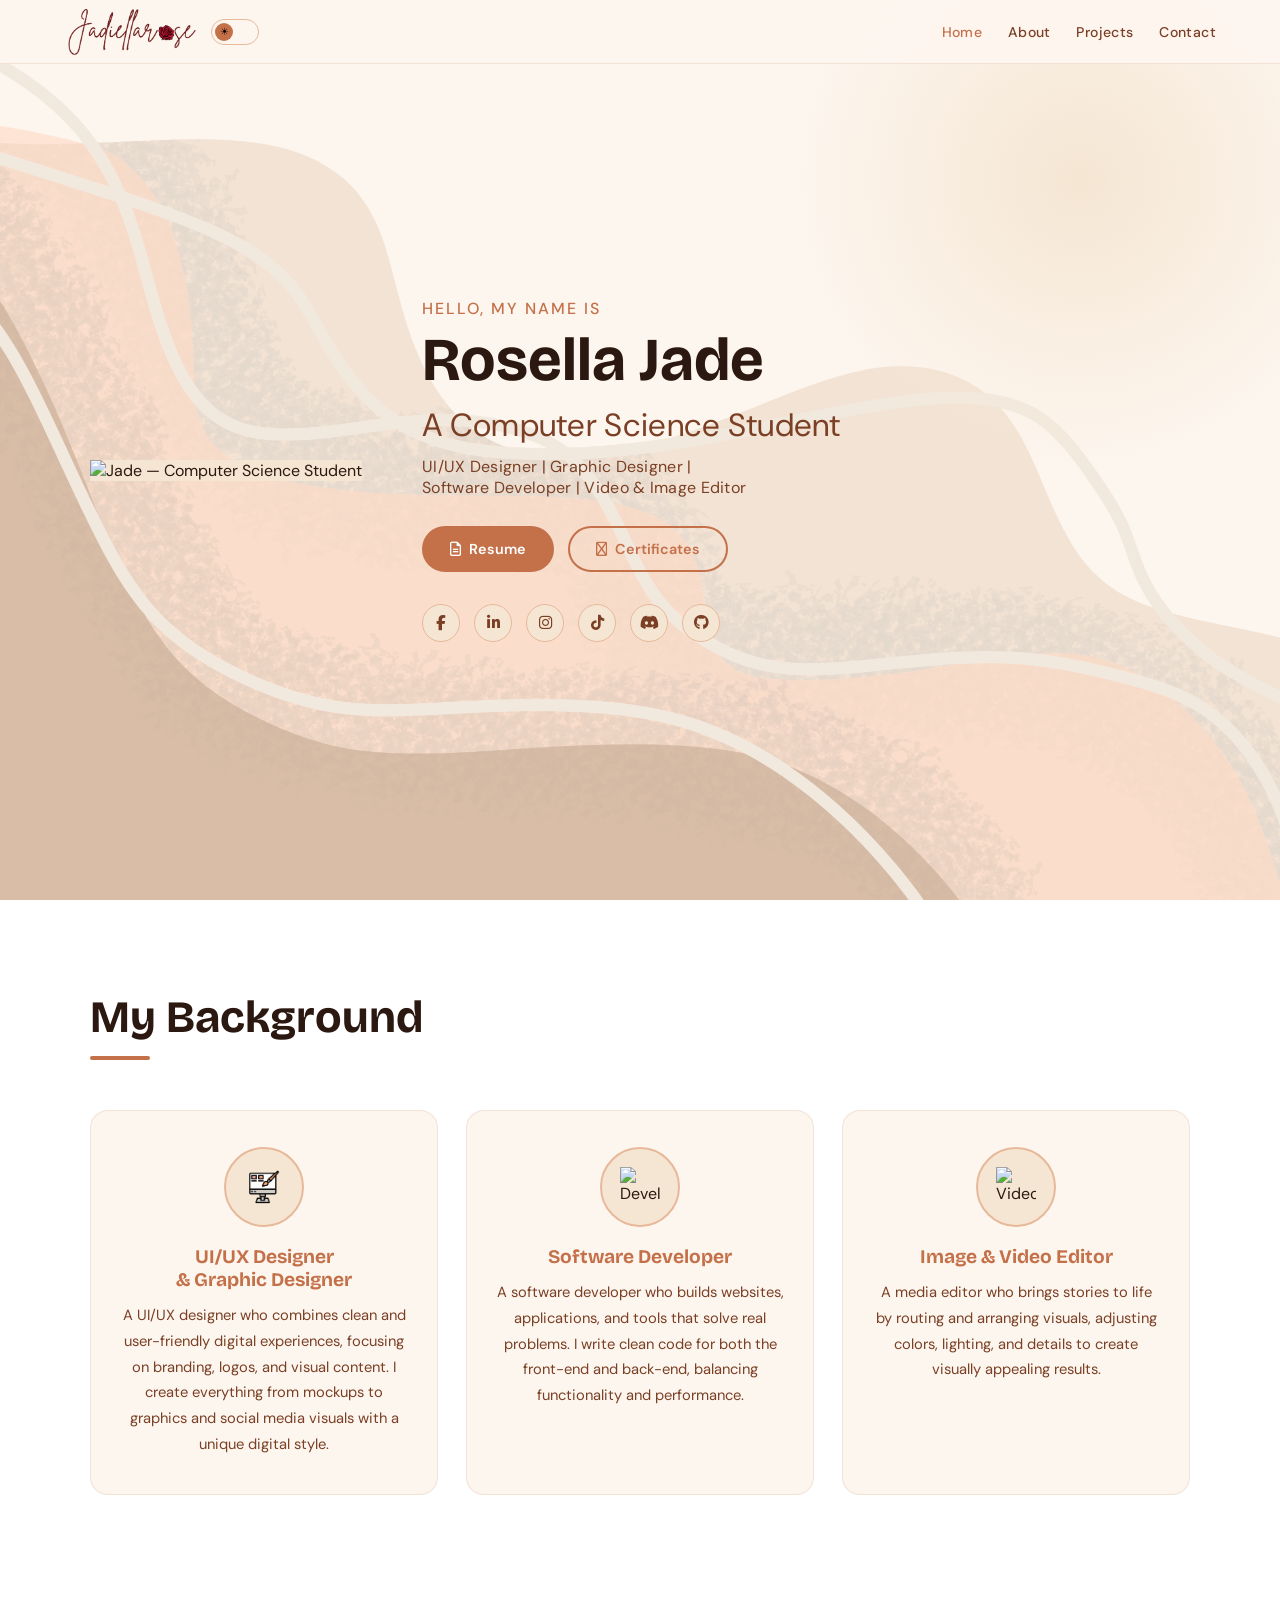
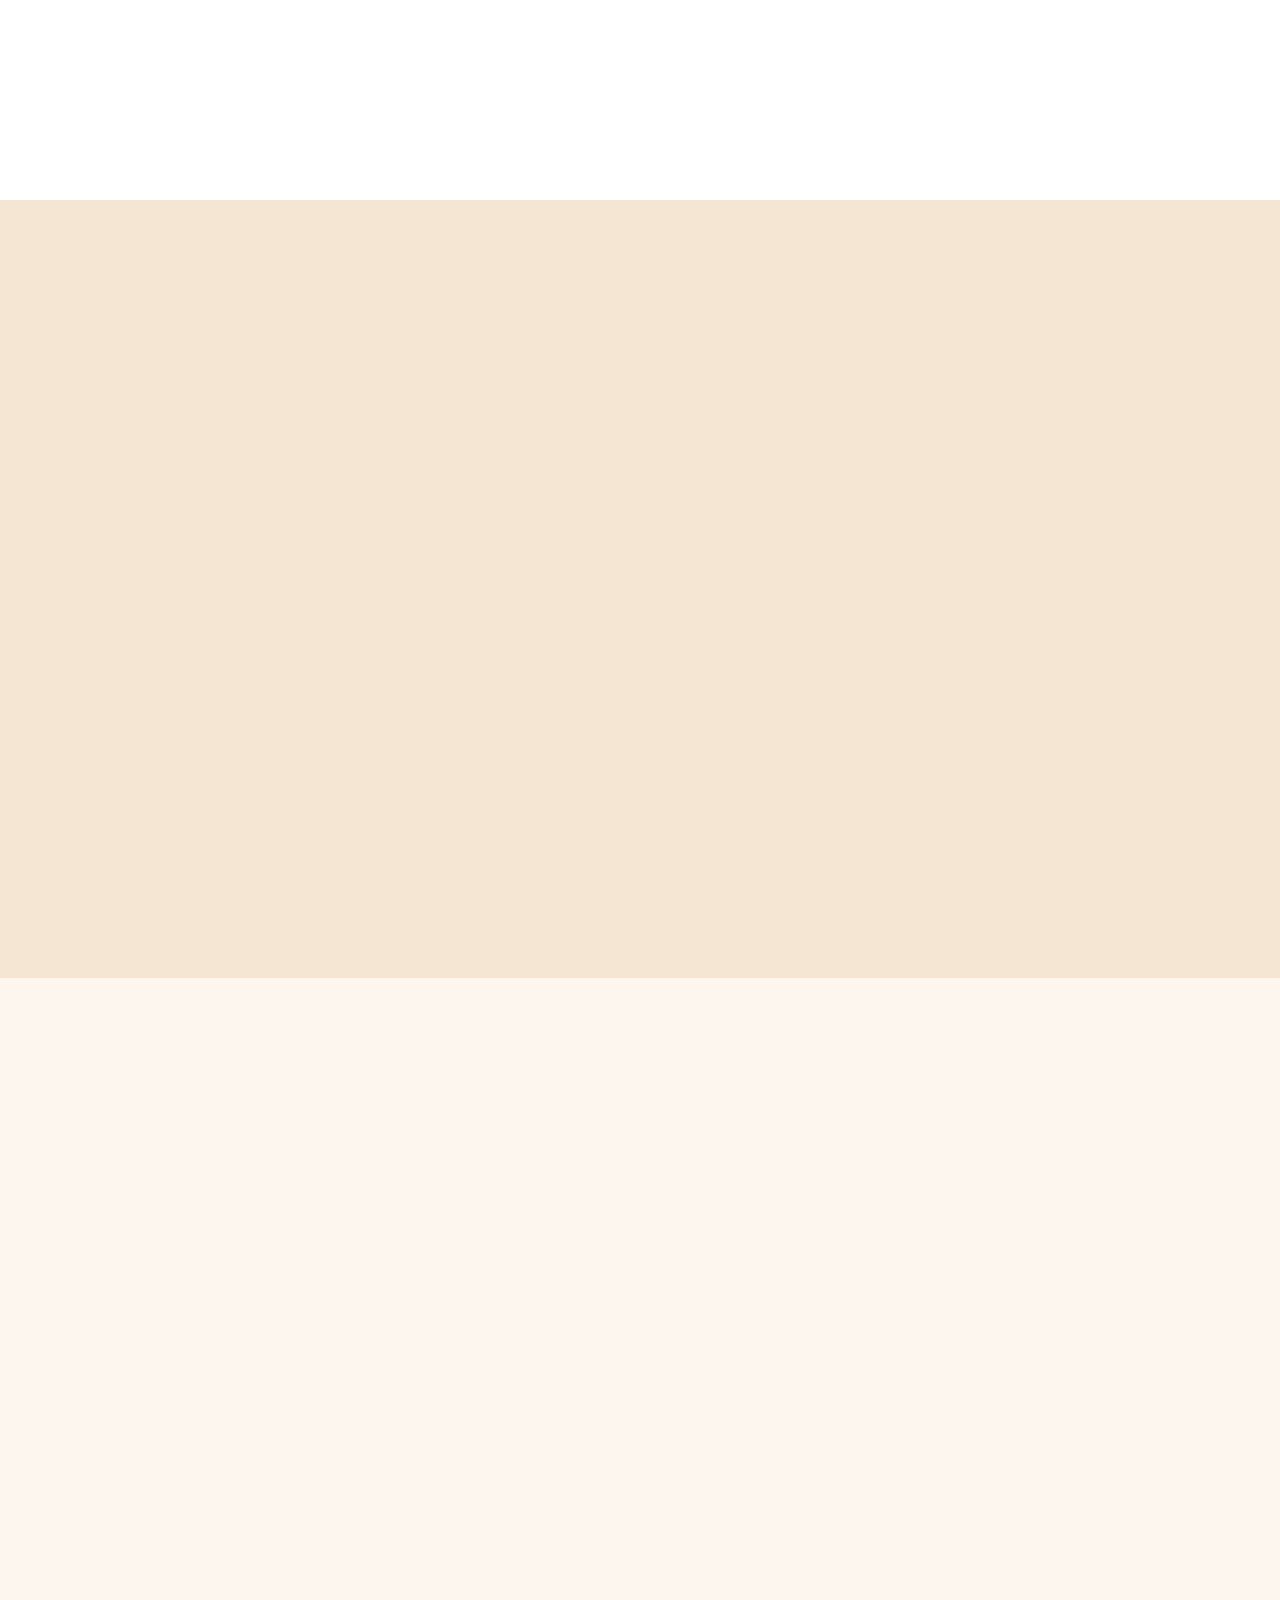
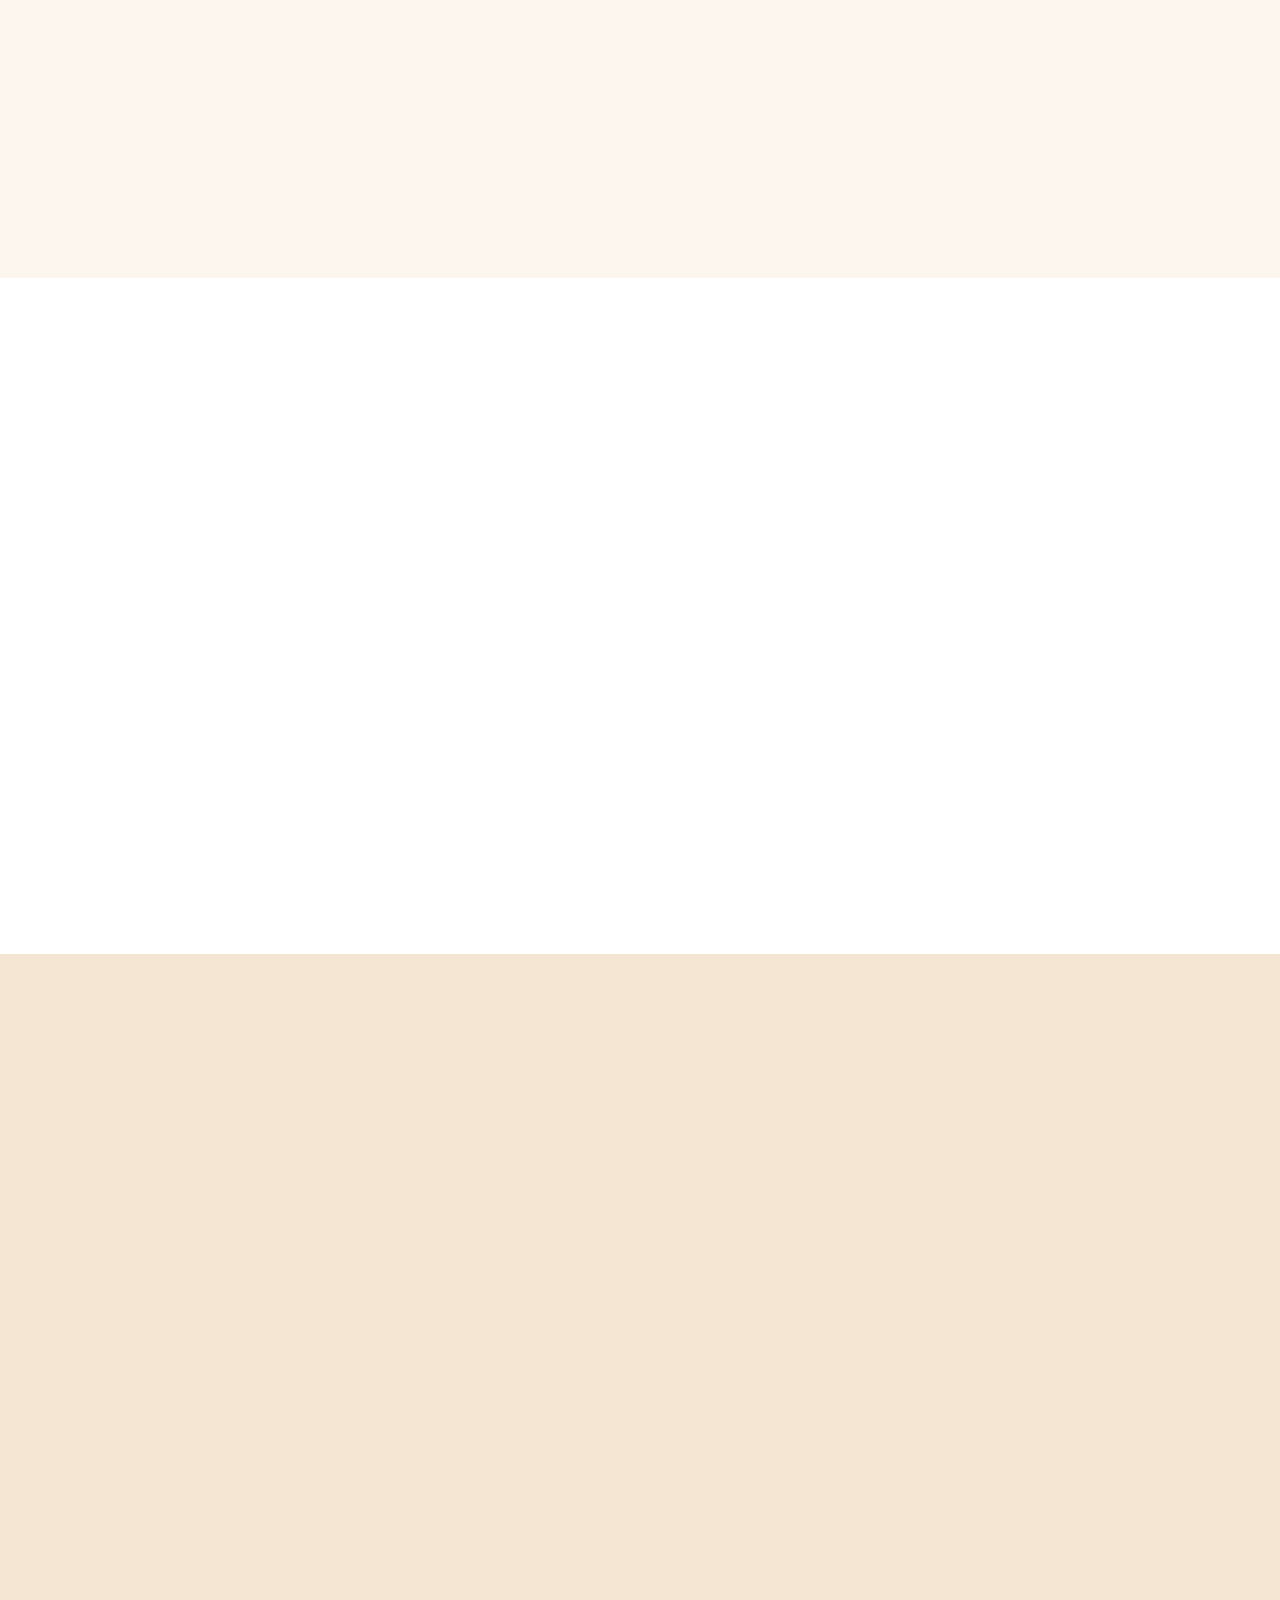
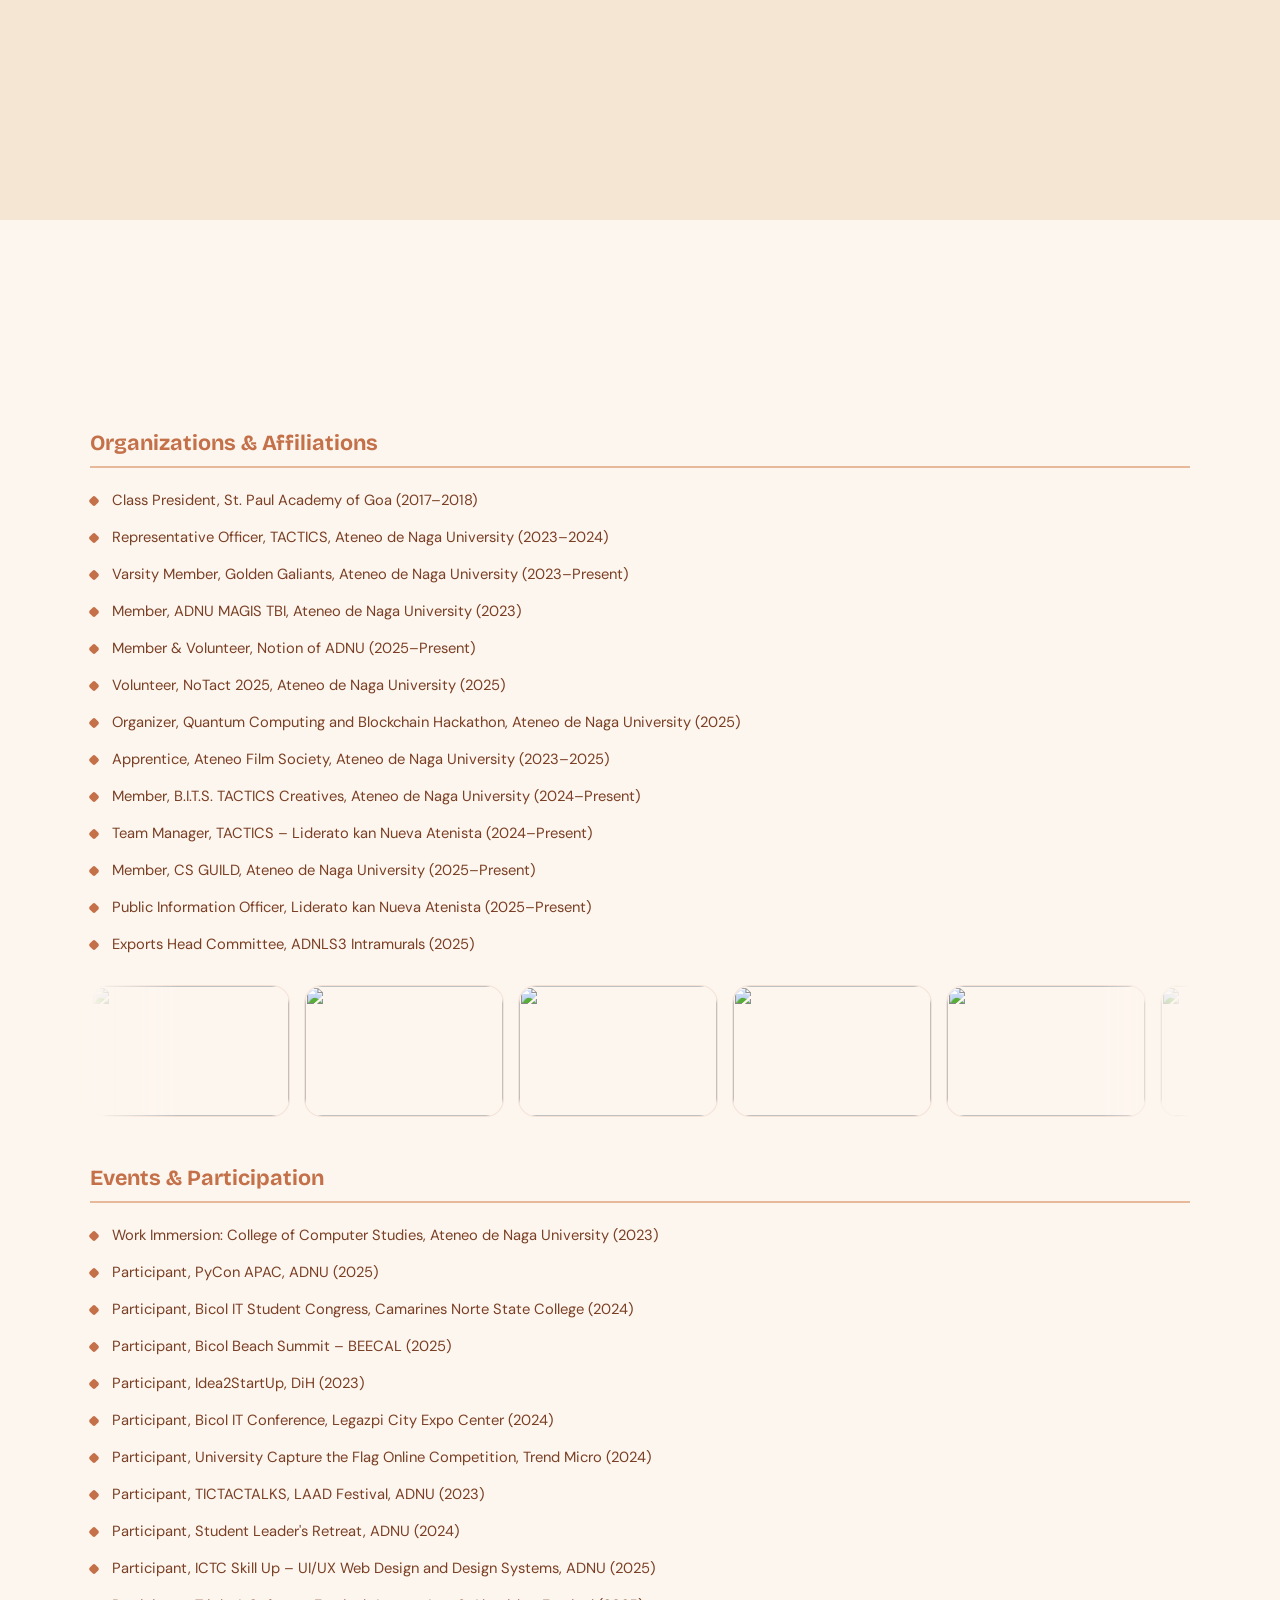
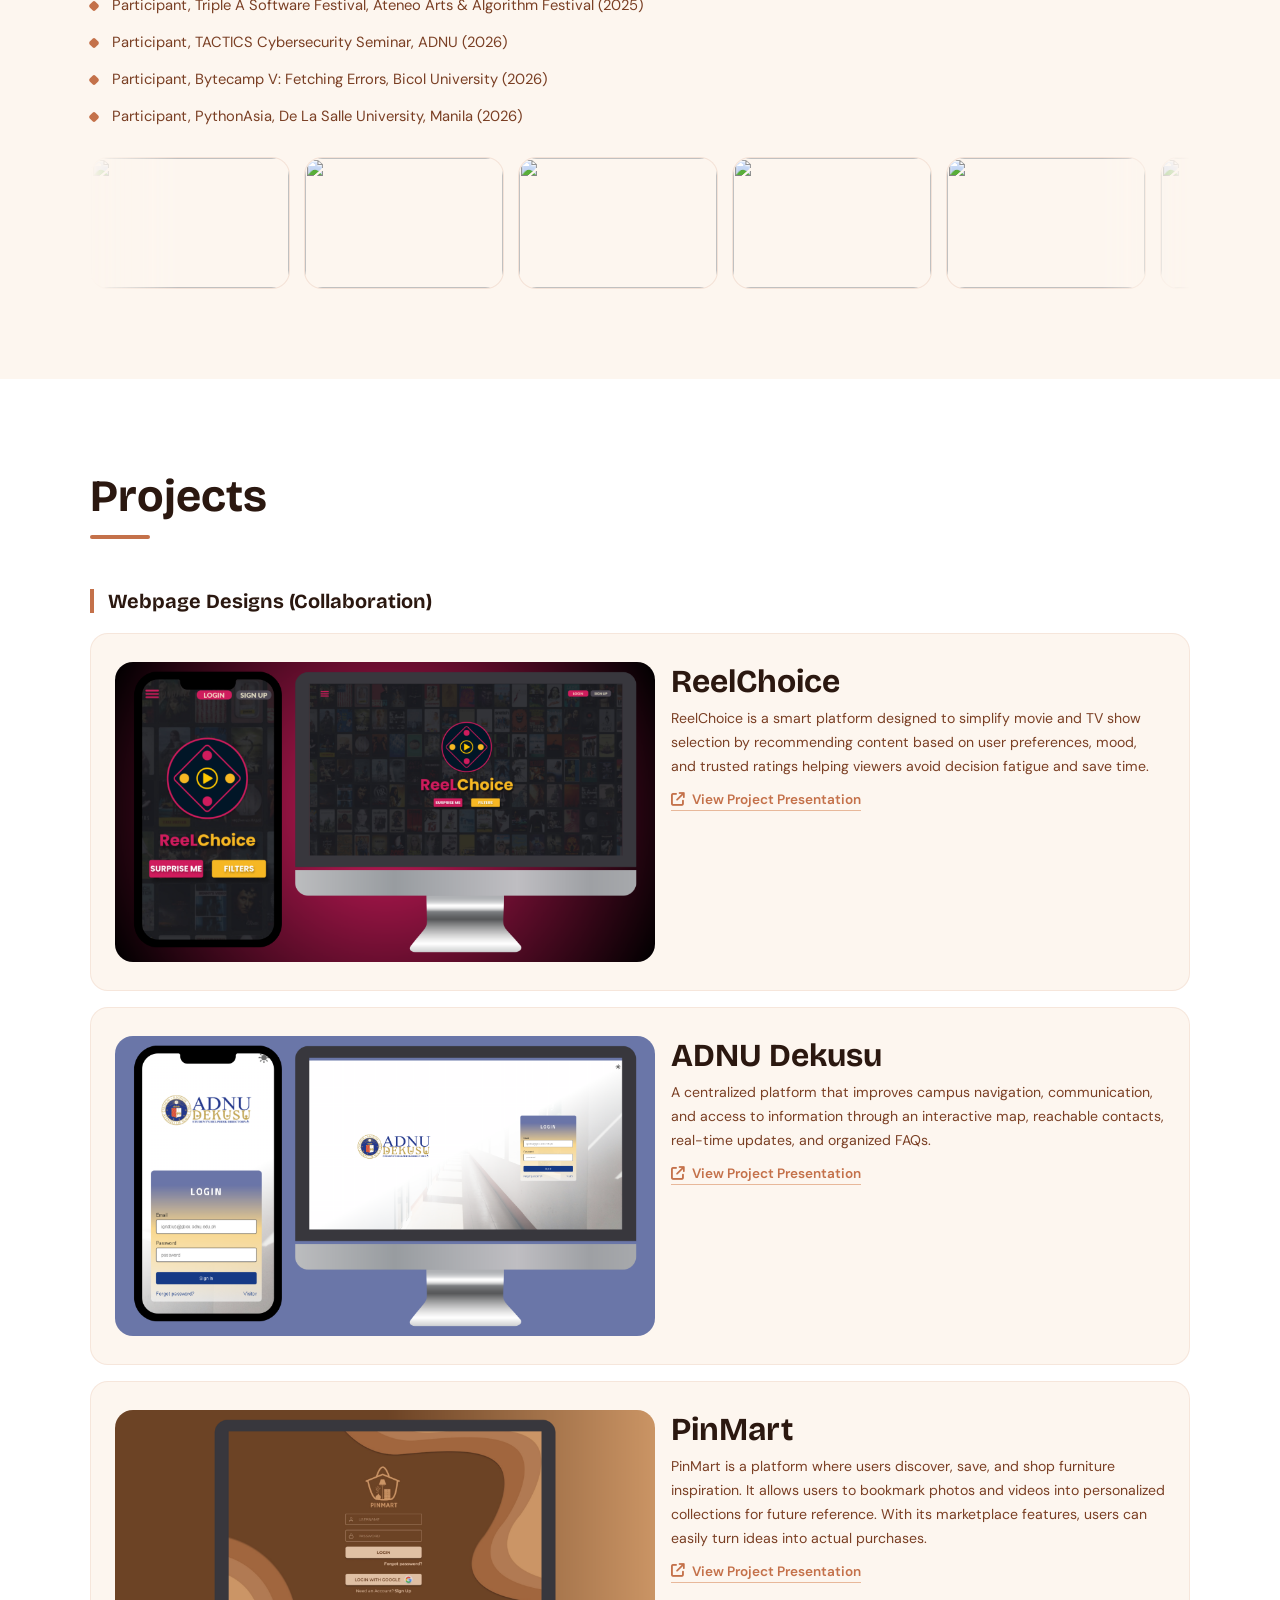
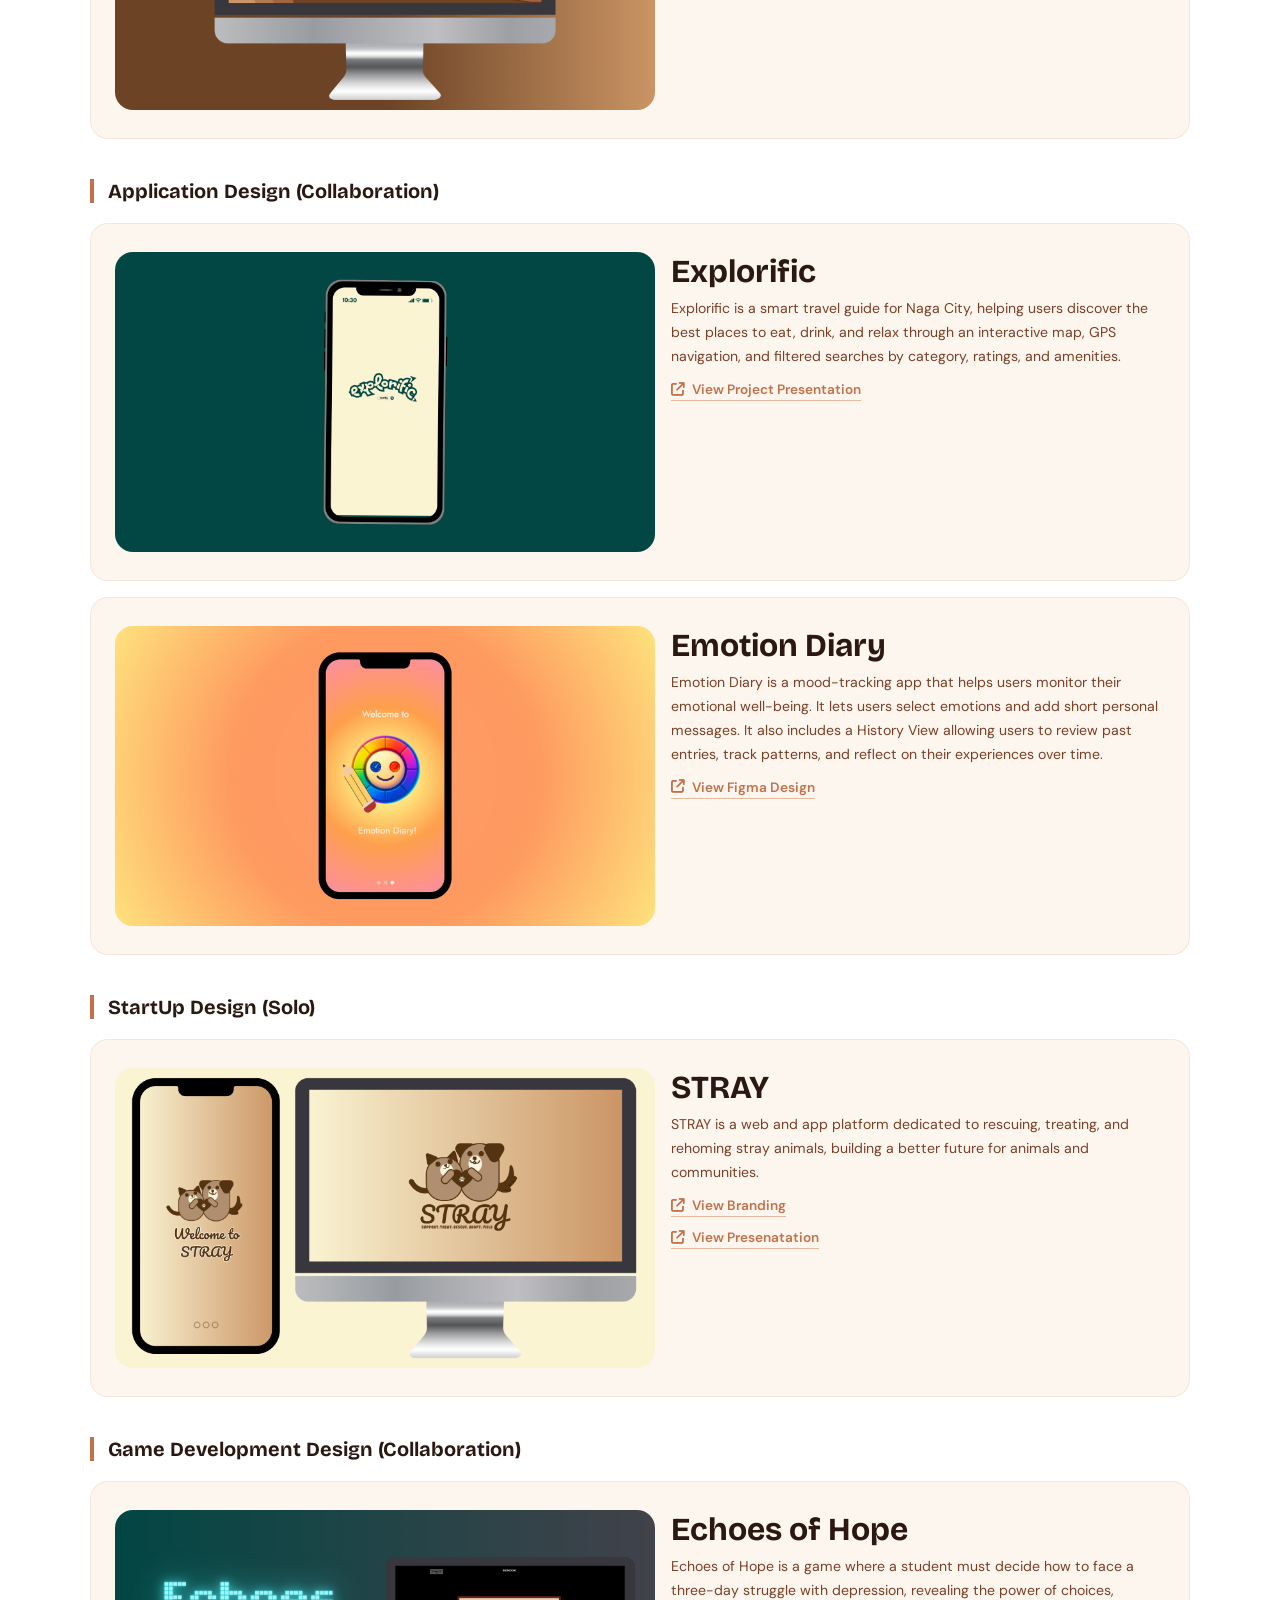
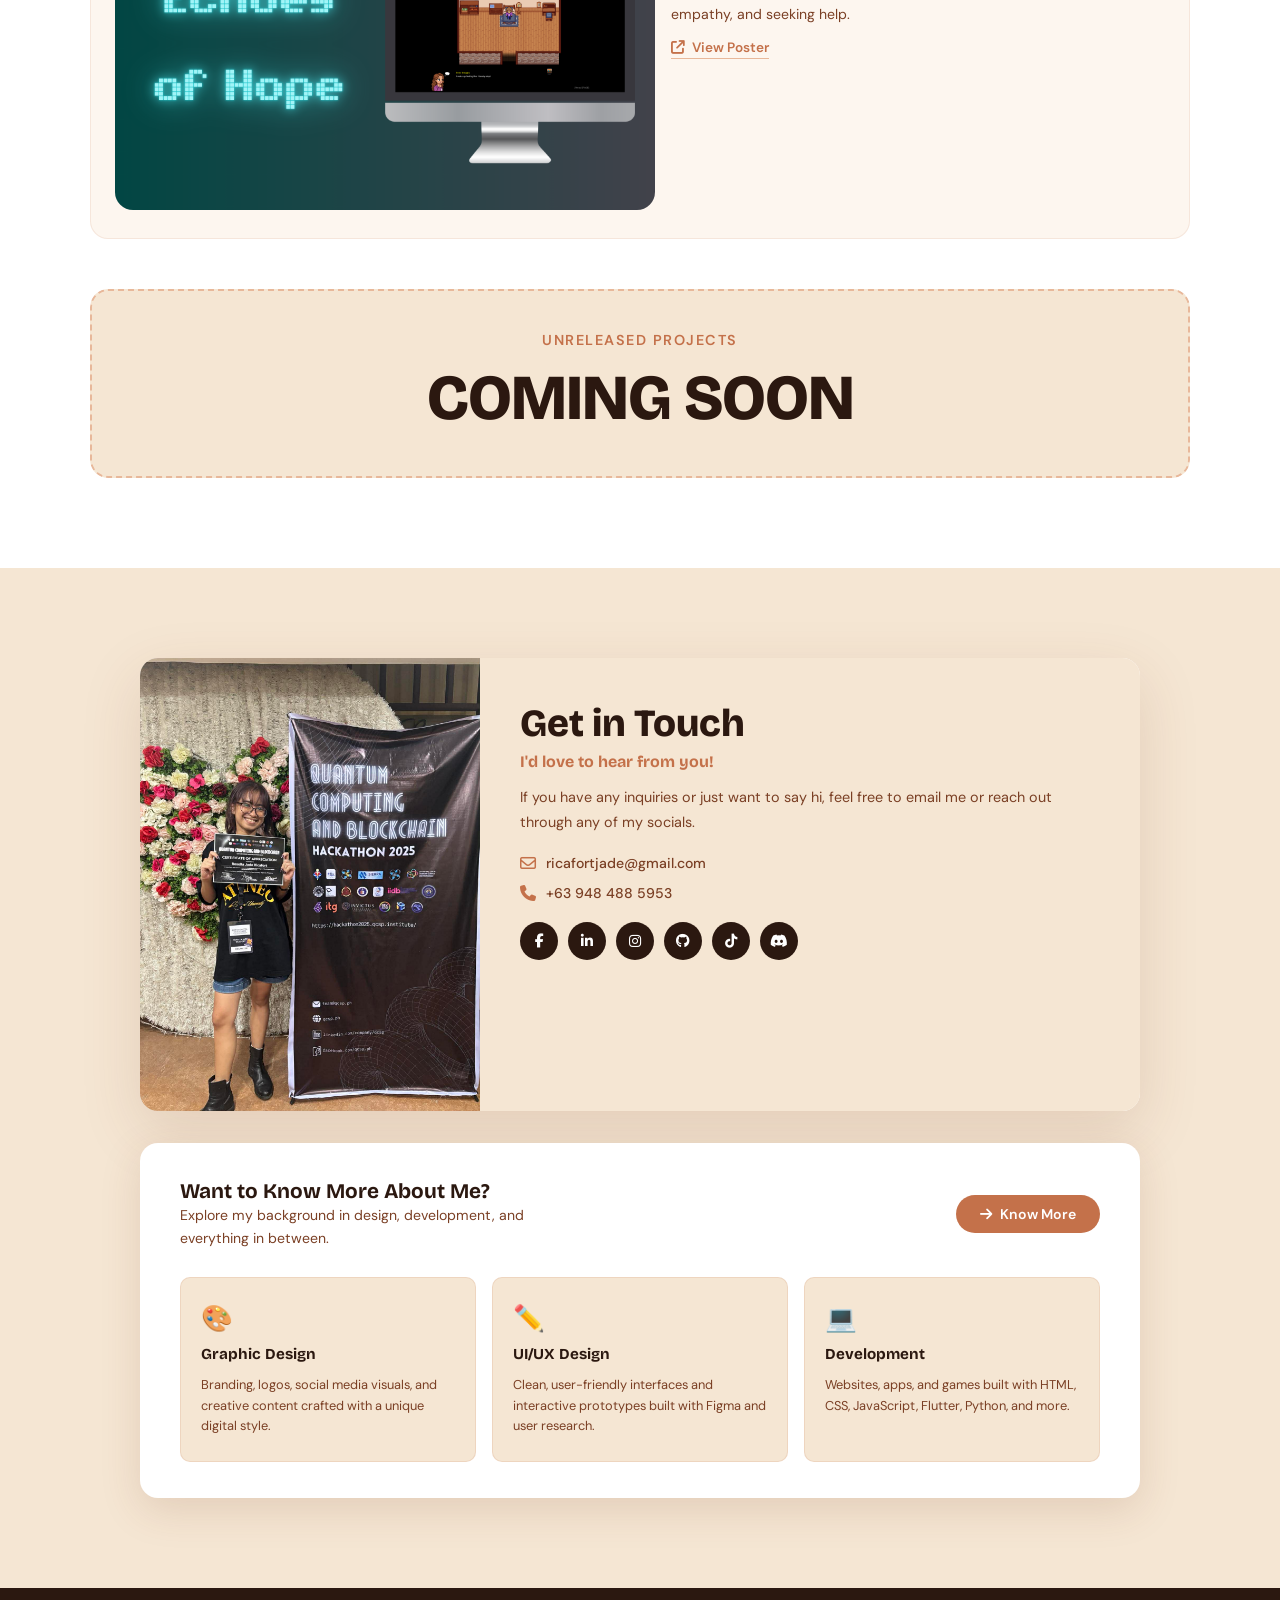
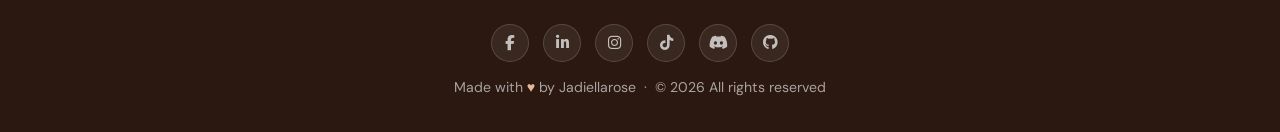
==== index.html @ 53fd835e "Update index.html" ====
<!DOCTYPE html>
<html lang="en">
<head>
  <meta charset="UTF-8" />
  <meta name="viewport" content="width=device-width, initial-scale=1.0" />
  <title>Jade | Computer Science Student</title>
  <link href="https://fonts.googleapis.com/css2?family=Bricolage+Grotesque:opsz,wght@12..96,400;12..96,500;12..96,600;12..96,700;12..96,800&family=DM+Sans:ital,opsz,wght@0,9..40,300;0,9..40,400;0,9..40,500;0,9..40,600;1,9..40,400&display=swap" rel="stylesheet" />
  <link rel="stylesheet" href="https://cdnjs.cloudflare.com/ajax/libs/font-awesome/6.5.0/css/all.min.css" />
  <link rel="stylesheet" href="style.css" />
</head>
<body>

<!-- =============================================
     NAVIGATION
============================================= -->
<nav>
  <a href="#home" class="nav-logo">
    <img src="assets/logo.png" alt="Logo">
  </a>

  <button class="theme-toggle" id="themeToggle" aria-label="Toggle dark mode">
    <span class="theme-toggle-thumb" id="themeIcon">☀</span>
  </button>

  <div class="nav-spacer"></div>

  <ul class="nav-links" id="navLinks">
    <li><a href="#home">Home</a></li>
    <li><a href="#about">About</a></li>
    <li><a href="#projects">Projects</a></li>
    <li><a href="#contact">Contact</a></li>
  </ul>

  <button class="hamburger" id="hamburger" aria-label="Open menu">
    <span></span><span></span><span></span>
  </button>
</nav>


<!-- =============================================
     HERO / HOME SECTION
============================================= -->
<section id="home">
  <div class="hero-inner">

    <div class="hero-photo-wrap reveal">
      <img
        class="hero-photo"
        src="assets/jade_photo.png"
        alt="Jade — Computer Science Student"
        onerror="this.style.background='var(--warm)'; this.removeAttribute('src');"
      />
    </div>

    <div class="hero-text reveal reveal-delay-1">
      <p class="hero-greeting">Hello, my name is</p>
      <h1 class="hero-name">Rosella Jade</h1>
      <p class="hero-subtitle">A Computer Science Student</p>
      <p class="hero-subtitle2" style="margin-top:-18px;">
        UI/UX Designer <span>|</span>
        Graphic Designer <span>|</span><br>
        Software Developer <span>|</span>
        Video &amp; Image Editor
      </p>

      <div class="hero-cta">
        <button class="btn btn-primary" id="resumeBtn">
          <i class="fa-regular fa-file-lines"></i> Resume
        </button>
        <a
          href="https://your-cover-letter-link-here.com"
          class="btn btn-outline"
          target="_blank"
          rel="noopener noreferrer"
          id="coverLetterBtn"
        >
          <i class="fa-regular fa-certificate"></i> Certificates
        </a>
      </div>

      <div class="hero-socials">
        <a href="https://www.facebook.com/Jade.Ricafort6/" class="social-icon" target="_blank" rel="noopener" aria-label="Facebook"><i class="fab fa-facebook-f"></i></a>
        <a href="https://www.linkedin.com/in/rosella-jade-asetre-ricafort-169676296/" class="social-icon" target="_blank" rel="noopener" aria-label="LinkedIn"><i class="fab fa-linkedin-in"></i></a>
        <a href="https://instagram.com/jadiellarose" class="social-icon" target="_blank" rel="noopener" aria-label="Instagram"><i class="fab fa-instagram"></i></a>
        <a href="https://www.tiktok.com/@strikersmileyjade" class="social-icon" target="_blank" rel="noopener" aria-label="TikTok"><i class="fab fa-tiktok"></i></a>
        <a href="https://discord.com/users/viperjaderose" class="social-icon" target="_blank" rel="noopener" aria-label="Discord"><i class="fab fa-discord"></i></a>
        <a href="https://github.com/viperestjade" class="social-icon" target="_blank" rel="noopener" aria-label="Github"><i class="fab fa-github"></i></a>
      </div>
    </div>
  </div>
</section>


<!-- =============================================
     MY BACKGROUND SECTION
============================================= -->
<section id="mybackground">
  <div class="section-inner">
    <h2 class="section-title reveal">My Background</h2>
    <div class="section-divider reveal"></div>

    <div class="background-grid">
      <div class="bg-card reveal reveal-delay-1">
        <div class="bg-card-icon"><img src="assets/uiux.png" alt="UI/UX Icon"></div>
        <h3>UI/UX Designer<br />&amp; Graphic Designer</h3>
        <p>A UI/UX designer who combines clean and user-friendly digital experiences, focusing on branding, logos, and visual content. I create everything from mockups to graphics and social media visuals with a unique digital style.</p>
      </div>
      <div class="bg-card reveal reveal-delay-2">
        <div class="bg-card-icon"><img src="assets/sd.png" alt="Developer Icon"></div>
        <h3>Software Developer</h3>
        <p>A software developer who builds websites, applications, and tools that solve real problems. I write clean code for both the front-end and back-end, balancing functionality and performance.</p>
      </div>
      <div class="bg-card reveal reveal-delay-3">
        <div class="bg-card-icon"><img src="assets/ive.png" alt="Video Editor Icon"></div>
        <h3>Image &amp; Video Editor</h3>
        <p>A media editor who brings stories to life by routing and arranging visuals, adjusting colors, lighting, and details to create visually appealing results.</p>
      </div>
    </div>
  </div>
</section>


<!-- =============================================
     WHY HIRE ME SECTION
============================================= -->
<section id="why">
  <div class="section-inner">
    <h2 class="section-title reveal">Why Hire Me For Your Next Project?</h2>
    <div class="section-divider reveal"></div>

    <div class="why-layout">
      <div class="why-text reveal">
        <p>I bring a combination of <strong>creativity and technical skills</strong> to every project I work on. As someone experienced in UI/UX design, graphic design, software development, and video editing, I can handle different aspects of a project with consistency and quality.</p>
        <p>I focus on creating designs and solutions that are not only <strong>visually appealing but also functional and user-friendly</strong>. I am detail-oriented, organized, and committed to meeting deadlines, ensuring that every project is completed efficiently.</p>
        <p>I am also open to feedback and continuously improving, which helps me deliver results that <strong>match your vision</strong>.</p>
        <div class="skills-list">
          <span class="skill-chip">Figma</span>
          <span class="skill-chip">HTML/CSS</span>
          <span class="skill-chip">JavaScript</span>
          <span class="skill-chip">Canva</span>
          <span class="skill-chip">Flutter</span>
          <span class="skill-chip">Dart</span>
          <span class="skill-chip">C++</span>
          <span class="skill-chip">GameMaker Language</span>
          <span class="skill-chip">Python</span>
        </div>
      </div>
      <div class="why-mascot reveal reveal-delay-1">
        <div class="mascot-img">🐱</div>
        <p class="mascot-quote">"Let's build something amazing together!"</p>
      </div>
    </div>
  </div>
</section>


<!-- =============================================
     ABOUT ME SECTION
============================================= -->
<section id="about">
  <div class="about-hero-inner">

    <div class="about-photo-wrap reveal">
      <img
        class="about-photo"
        src="assets/jade-about-photo.png"
        alt="Rosella Jade Asetre Ricafort"
        onerror="this.style.background='var(--warm)'; this.removeAttribute('src');"
      />
    </div>

    <div class="about-text reveal reveal-delay-1">
      <h2 class="about-heading">About Me</h2>

      <p class="about-body">
        My name is <strong>Rosella Jade Asetre Ricafort</strong>, a 3rd Year Computer
        Science student at Ateneo de Naga University. My last position is the
        Public Information Officer of the Student Government, Liderato kan Nueva Atenista.
      </p>
      <p class="about-body">
        I enjoy building, creating, and designing software, whether it's games,
        applications, or websites. I began exploring these concepts during my
        first year in college, and since then, I've realized that this is the
        path I truly want to pursue.
      </p>
      <p class="about-body">
        In my free time, I enjoy playing games like Mobile Legends, watching
        TikToks, anime, movies, and series, going to the gym, and studying my
        subjects, especially coding and design.
      </p>

      <div class="shortcuts-bar">
        <button class="shortcut-btn" data-target="education"><i class="fa-solid fa-graduation-cap"></i><span>Education</span></button>
        <button class="shortcut-btn" data-target="skills"><i class="fa-solid fa-code"></i><span>Skills</span></button>
        <button class="shortcut-btn" data-target="experiences"><i class="fa-solid fa-briefcase"></i><span>Experiences</span></button>
        <button class="shortcut-btn" data-target="projects"><i class="fa-solid fa-folder-open"></i><span>Projects</span></button>
      </div>
    </div>
  </div>
</section>


<!-- =============================================
     EDUCATION SECTION
============================================= -->
<section id="education">
  <div class="section-inner">
    <h2 class="section-title reveal">Education</h2>
    <div class="section-divider reveal"></div>

    <div class="edu-grid">
      <div class="edu-card reveal reveal-delay-1">
        <div class="edu-card-img-wrap">
          <img src="assets/edu-spa.png" alt="St. Paul Academy of Goa" class="edu-card-img" onerror="this.style.display='none'" />
        </div>
        <div class="edu-card-body">
          <h3 class="edu-school">St. Paul Academy of Goa <span class="edu-year">(2017–2021)</span></h3>
          <p class="edu-level">Junior Highschool</p>
          <ul class="edu-achievements">
            <li>Honor Student (2017–2021)</li>
            <li>7th Place in Math on Private Schools' Day (2020)</li>
            <li>Social Service Award (2019)</li>
          </ul>
        </div>
      </div>

      <div class="edu-card reveal reveal-delay-2">
        <div class="edu-card-img-wrap">
          <img src="assets/edu-adnu.png" alt="Ateneo de Naga University" class="edu-card-img" onerror="this.style.display='none'" />
        </div>
        <div class="edu-card-body">
          <h3 class="edu-school">Ateneo de Naga University <span class="edu-year">(2021–Present)</span></h3>
          <p class="edu-level">Senior Highschool – College</p>
          <p class="edu-strand">Science, Technology, Engineering, and Mathematics Strand</p>
          <p class="edu-level" style="margin-top: 14px;">College</p>
          <p class="edu-course">Currently taking the course <strong>Computer Science</strong></p>
        </div>
      </div>
    </div>
  </div>
</section>


<!-- =============================================
     SKILLS & TECHNOLOGIES SECTION
============================================= -->
<section id="skills">
  <div class="section-inner">
    <h2 class="section-title reveal">Skills &amp; Technologies</h2>
    <div class="section-divider reveal"></div>

    <div class="skills-grid">
      <div class="skill-card reveal reveal-delay-1">
        <div class="skill-card-icon-wrap">
          <img class="skill-card-icon active" src="assets/applogo/icon-figma.png" alt="Figma" />
          <img class="skill-card-icon" src="applogo/icon-canva.png" alt="Canva" />
          <img class="skill-card-icon" src="applogo/icon-picsart.png" alt="Picsart" />
          <img class="skill-card-icon" src="applogo/icon-mockup.png" alt="Mockup" />
        </div>
        <p class="skill-card-name">UI/UX Design</p>
        <p class="skill-card-tools">Figma · Canva · Picsart · Mockup</p>
      </div>

      <div class="skill-card reveal reveal-delay-2">
        <div class="skill-card-icon-wrap">
          <img class="skill-card-icon active" src="applogo/icon-canva.png" alt="Canva" />
          <img class="skill-card-icon" src="applogo/icon-picsart.png" alt="Picsart" />
        </div>
        <p class="skill-card-name">Graphic Design</p>
        <p class="skill-card-tools">Canva · Picsart · Mockup</p>
      </div>

      <div class="skill-card reveal reveal-delay-1">
        <div class="skill-card-icon-wrap">
          <img class="skill-card-icon active" src="applogo/icon-vscode.png" alt="VSCode" />
          <img class="skill-card-icon" src="applogo/icon-github.png" alt="GitHub" />
          <img class="skill-card-icon" src="applogo/icon-rstudio.png" alt="RStudio" />
        </div>
        <p class="skill-card-name">Programming Tools</p>
        <p class="skill-card-tools">VS Code · GitHub · RStudio</p>
      </div>

      <div class="skill-card reveal reveal-delay-2">
        <div class="skill-card-icon-wrap">
          <img class="skill-card-icon active" src="applogo/icon-c++.png" alt="C++" />
          <img class="skill-card-icon" src="applogo/icon-java.png" alt="Java" />
          <img class="skill-card-icon" src="applogo/icon-python.png" alt="Python" />
        </div>
        <p class="skill-card-name">Programming Languages</p>
        <p class="skill-card-tools">C++ · Java · Python</p>
      </div>

      <div class="skill-card reveal reveal-delay-1">
        <div class="skill-card-icon-wrap">
          <img class="skill-card-icon active" src="applogo/icon-html.png" alt="HTML" />
          <img class="skill-card-icon" src="applogo/icon-css.png" alt="CSS" />
          <img class="skill-card-icon" src="applogo/icon-js.png" alt="JS" />
          <img class="skill-card-icon" src="applogo/icon-django.png" alt="Django" />
        </div>
        <p class="skill-card-name">Web Development</p>
        <p class="skill-card-tools">HTML · CSS · JavaScript · Django</p>
      </div>

      <div class="skill-card reveal reveal-delay-2">
        <div class="skill-card-icon-wrap">
          <img class="skill-card-icon active" src="applogo/icon-flutter.png" alt="Flutter" />
          <img class="skill-card-icon" src="applogo/icon-dart.png" alt="Dart" />
          <img class="skill-card-icon" src="applogo/icon-androidstudio.png" alt="AndroidStudio" />
        </div>
        <p class="skill-card-name">App Development</p>
        <p class="skill-card-tools">Flutter · Dart · Android Studio</p>
      </div>

      <div class="skill-card reveal reveal-delay-1">
        <div class="skill-card-icon-wrap">
          <img class="skill-card-icon active" src="applogo/icon-gamemaker.png" alt="GameMaker" />
        </div>
        <p class="skill-card-name">Game Development</p>
        <p class="skill-card-tools">GameMaker Studio · GML</p>
      </div>

      <div class="skill-card reveal reveal-delay-2">
        <div class="skill-card-icon-wrap">
          <img class="skill-card-icon active" src="applogo/icon-picsart.png" alt="Picsart" />
          <img class="skill-card-icon" src="applogo/icon-snapseed.png" alt="Snapseed" />
          <img class="skill-card-icon" src="applogo/icon-lightroom.png" alt="Lightroom" />
        </div>
        <p class="skill-card-name">Image Editing</p>
        <p class="skill-card-tools">Picsart · Snapseed · Lightroom</p>
      </div>

      <div class="skill-card reveal reveal-delay-1">
        <div class="skill-card-icon-wrap">
          <img class="skill-card-icon active" src="applogo/icon-capcut.png" alt="Capcut" />
          <img class="skill-card-icon" src="applogo/icon-filmora.png" alt="Filmora" />
        </div>
        <p class="skill-card-name">Video Editing</p>
        <p class="skill-card-tools">CapCut · Filmora · Alightmotion</p>
      </div>
    </div>
  </div>
</section>


<!-- =============================================
     EXPERIENCES SECTION
============================================= -->
<section id="experiences">
  <div class="section-inner">
    <h2 class="section-title reveal">Experiences</h2>
    <div class="section-divider reveal"></div>

    <div class="exp-block reveal">
      <h3 class="exp-subtitle"><strong>Organizations &amp; Affiliations</strong></h3>
      <ul class="exp-list">
        <li>Class President, St. Paul Academy of Goa (2017–2018)</li>
        <li>Representative Officer, TACTICS, Ateneo de Naga University (2023–2024)</li>
        <li>Varsity Member, Golden Galiants, Ateneo de Naga University (2023–Present)</li>
        <li>Member, ADNU MAGIS TBI, Ateneo de Naga University (2023)</li>
        <li>Member &amp; Volunteer, Notion of ADNU (2025–Present)</li>
        <li>Volunteer, NoTact 2025, Ateneo de Naga University (2025)</li>
        <li>Organizer, Quantum Computing and Blockchain Hackathon, Ateneo de Naga University (2025)</li>
        <li>Apprentice, Ateneo Film Society, Ateneo de Naga University (2023–2025)</li>
        <li>Member, B.I.T.S. TACTICS Creatives, Ateneo de Naga University (2024–Present)</li>
        <li>Team Manager, TACTICS – Liderato kan Nueva Atenista (2024–Present)</li>
        <li>Member, CS GUILD, Ateneo de Naga University (2025–Present)</li>
        <li>Public Information Officer, Liderato kan Nueva Atenista (2025–Present)</li>
        <li>Exports Head Committee, ADNLS3 Intramurals (2025)</li>
      </ul>

      <div class="exp-gallery-wrap">
        <div class="exp-gallery-track">
          <div class="exp-gallery-card"><img src="org/org1.png" alt="" class="gallery-card-img" /></div>
          <div class="exp-gallery-card"><img src="org/org2.png" alt="" class="gallery-card-img" /></div>
          <div class="exp-gallery-card"><img src="org/org3.png" alt="" class="gallery-card-img" /></div>
          <div class="exp-gallery-card"><img src="org/org4.png" alt="" class="gallery-card-img" /></div>
          <div class="exp-gallery-card"><img src="org/org5.png" alt="" class="gallery-card-img" /></div>
          <div class="exp-gallery-card"><img src="org/org6.png" alt="" class="gallery-card-img" /></div>
          <div class="exp-gallery-card"><img src="org/org7.png" alt="" class="gallery-card-img" /></div>
          <div class="exp-gallery-card"><img src="org/org8.png" alt="" class="gallery-card-img" /></div>
          <div class="exp-gallery-card"><img src="org/org9.png" alt="" class="gallery-card-img" /></div>
          <div class="exp-gallery-card"><img src="org/org10.png" alt="" class="gallery-card-img" /></div>
          <div class="exp-gallery-card"><img src="org/org11.png" alt="" class="gallery-card-img" /></div>
          <div class="exp-gallery-card"><img src="org/org12.png" alt="" class="gallery-card-img" /></div>
          <div class="exp-gallery-card"><img src="org/org13.png" alt="" class="gallery-card-img" /></div>
          <div class="exp-gallery-card"><img src="org/org14.png" alt="" class="gallery-card-img" /></div>
          <!-- duplicate for seamless loop -->
          <div class="exp-gallery-card"><img src="org/org1.png" alt="" class="gallery-card-img" /></div>
          <div class="exp-gallery-card"><img src="org/org2.png" alt="" class="gallery-card-img" /></div>
          <div class="exp-gallery-card"><img src="org/org3.png" alt="" class="gallery-card-img" /></div>
          <div class="exp-gallery-card"><img src="org/org4.png" alt="" class="gallery-card-img" /></div>
          <div class="exp-gallery-card"><img src="org/org5.png" alt="" class="gallery-card-img" /></div>
          <div class="exp-gallery-card"><img src="org/org6.png" alt="" class="gallery-card-img" /></div>
          <div class="exp-gallery-card"><img src="org/org7.png" alt="" class="gallery-card-img" /></div>
          <div class="exp-gallery-card"><img src="org/org8.png" alt="" class="gallery-card-img" /></div>
          <div class="exp-gallery-card"><img src="org/org9.png" alt="" class="gallery-card-img" /></div>
          <div class="exp-gallery-card"><img src="org/org10.png" alt="" class="gallery-card-img" /></div>
          <div class="exp-gallery-card"><img src="org/org11.png" alt="" class="gallery-card-img" /></div>
          <div class="exp-gallery-card"><img src="org/org12.png" alt="" class="gallery-card-img" /></div>
          <div class="exp-gallery-card"><img src="org/org13.png" alt="" class="gallery-card-img" /></div>
          <div class="exp-gallery-card"><img src="org/org14.png" alt="" class="gallery-card-img" /></div>
        </div>
      </div>
    </div>

    <div class="exp-block reveal reveal-delay-1">
      <h3 class="exp-subtitle">Events &amp; Participation</h3>
      <ul class="exp-list">
        <li>Work Immersion: College of Computer Studies, Ateneo de Naga University (2023)</li>
        <li>Participant, PyCon APAC, ADNU (2025)</li>
        <li>Participant, Bicol IT Student Congress, Camarines Norte State College (2024)</li>
        <li>Participant, Bicol Beach Summit – BEECAL (2025)</li>
        <li>Participant, Idea2StartUp, DiH (2023)</li>
        <li>Participant, Bicol IT Conference, Legazpi City Expo Center (2024)</li>
        <li>Participant, University Capture the Flag Online Competition, Trend Micro (2024)</li>
        <li>Participant, TICTACTALKS, LAAD Festival, ADNU (2023)</li>
        <li>Participant, Student Leader's Retreat, ADNU (2024)</li>
        <li>Participant, ICTC Skill Up – UI/UX Web Design and Design Systems, ADNU (2025)</li>
        <li>Participant, Triple A Software Festival, Ateneo Arts &amp; Algorithm Festival (2025)</li>
        <li>Participant, TACTICS Cybersecurity Seminar, ADNU (2026)</li>
        <li>Participant, Bytecamp V: Fetching Errors, Bicol University (2026)</li>
        <li>Participant, PythonAsia, De La Salle University, Manila (2026)</li>
      </ul>

      <div class="exp-gallery-wrap">
        <div class="exp-gallery-track">
          <div class="exp-gallery-card"><img src="events/event1.png" alt="" class="gallery-card-img" /></div>
          <div class="exp-gallery-card"><img src="events/event2.png" alt="" class="gallery-card-img" /></div>
          <div class="exp-gallery-card"><img src="events/event3.png" alt="" class="gallery-card-img" /></div>
          <div class="exp-gallery-card"><img src="events/event4.png" alt="" class="gallery-card-img" /></div>
          <div class="exp-gallery-card"><img src="events/event5.png" alt="" class="gallery-card-img" /></div>
          <div class="exp-gallery-card"><img src="events/event6.png" alt="" class="gallery-card-img" /></div>
          <div class="exp-gallery-card"><img src="events/event7.png" alt="" class="gallery-card-img" /></div>
          <div class="exp-gallery-card"><img src="events/event8.png" alt="" class="gallery-card-img" /></div>
          <div class="exp-gallery-card"><img src="events/event9.png" alt="" class="gallery-card-img" /></div>
          <div class="exp-gallery-card"><img src="events/event10.png" alt="" class="gallery-card-img" /></div>
          <div class="exp-gallery-card"><img src="events/event11.png" alt="" class="gallery-card-img" /></div>
          <div class="exp-gallery-card"><img src="events/event12.png" alt="" class="gallery-card-img" /></div>
          <div class="exp-gallery-card"><img src="events/event13.png" alt="" class="gallery-card-img" /></div>
          <div class="exp-gallery-card"><img src="events/event14.png" alt="" class="gallery-card-img" /></div>
          <div class="exp-gallery-card"><img src="events/event15.png" alt="" class="gallery-card-img" /></div>
          <div class="exp-gallery-card"><img src="events/event16.png" alt="" class="gallery-card-img" /></div>
          <div class="exp-gallery-card"><img src="events/event17.png" alt="" class="gallery-card-img" /></div>
          <div class="exp-gallery-card"><img src="events/event18.png" alt="" class="gallery-card-img" /></div>
          <div class="exp-gallery-card"><img src="events/event19.png" alt="" class="gallery-card-img" /></div>
          <!-- duplicate for seamless loop -->
          <div class="exp-gallery-card"><img src="events/event1.png" alt="" class="gallery-card-img" /></div>
          <div class="exp-gallery-card"><img src="events/event2.png" alt="" class="gallery-card-img" /></div>
          <div class="exp-gallery-card"><img src="events/event3.png" alt="" class="gallery-card-img" /></div>
          <div class="exp-gallery-card"><img src="events/event4.png" alt="" class="gallery-card-img" /></div>
          <div class="exp-gallery-card"><img src="events/event5.png" alt="" class="gallery-card-img" /></div>
          <div class="exp-gallery-card"><img src="events/event6.png" alt="" class="gallery-card-img" /></div>
          <div class="exp-gallery-card"><img src="events/event7.png" alt="" class="gallery-card-img" /></div>
          <div class="exp-gallery-card"><img src="events/event8.png" alt="" class="gallery-card-img" /></div>
          <div class="exp-gallery-card"><img src="events/event9.png" alt="" class="gallery-card-img" /></div>
          <div class="exp-gallery-card"><img src="events/event10.png" alt="" class="gallery-card-img" /></div>
          <div class="exp-gallery-card"><img src="events/event11.png" alt="" class="gallery-card-img" /></div>
          <div class="exp-gallery-card"><img src="events/event12.png" alt="" class="gallery-card-img" /></div>
          <div class="exp-gallery-card"><img src="events/event13.png" alt="" class="gallery-card-img" /></div>
          <div class="exp-gallery-card"><img src="events/event14.png" alt="" class="gallery-card-img" /></div>
          <div class="exp-gallery-card"><img src="events/event15.png" alt="" class="gallery-card-img" /></div>
          <div class="exp-gallery-card"><img src="events/event16.png" alt="" class="gallery-card-img" /></div>
          <div class="exp-gallery-card"><img src="events/event17.png" alt="" class="gallery-card-img" /></div>
          <div class="exp-gallery-card"><img src="events/event18.png" alt="" class="gallery-card-img" /></div>
          <div class="exp-gallery-card"><img src="events/event19.png" alt="" class="gallery-card-img" /></div>
        </div>
      </div>
    </div>
  </div>
</section>


<!-- =============================================
     PROJECTS SECTION
============================================= -->
<section id="projects">
  <div class="section-inner">
    <h2 class="section-title reveal">Projects</h2>
    <div class="section-divider reveal"></div>

    <h3 class="projects-category reveal">Webpage Designs (Collaboration)</h3>
    <div class="projects-list">
      <div class="project-card reveal reveal-delay-1" style="cursor:pointer" onclick="openProject('reelchoice')" data-banner="proj/reelchoice.png">
        <div class="project-card-logo">
          <img class="logo-mobile" src="proj/reelchoice-logo.png" alt="ReelChoice" onerror="this.style.display='none'" />
          <img class="logo-desktop" src="proj/reelchoice-wd.png" alt="ReelChoice" onerror="this.style.display='none'" />
        </div>
        <div class="project-card-body">
        <h4 class="project-name">ReelChoice</h4>
          <p class="project-desc">ReelChoice is a smart platform designed to simplify movie and TV show selection by recommending content based on user preferences, mood, and trusted ratings helping viewers avoid decision fatigue and save time.</p>
          <a href="https://canva.link/vhs3eculan331vq" class="project-link" target="_blank" rel="noopener">
          <i class="fa-solid fa-arrow-up-right-from-square"></i> View Project Presentation
        </a>
      </div>
      </div>
      <div class="project-card reveal reveal-delay-2" style="cursor:pointer" onclick="openProject('adnu-dekusu')" data-banner="proj/dekusu.png">
        <div class="project-card-logo">
          <img class="logo-mobile" src="proj/dekusu-logo.png" alt="ADNU Dekusu" onerror="this.style.display='none'" />
          <img class="logo-desktop" src="proj/dekusu-wd.png" alt="ADNU Dekusu" onerror="this.style.display='none'" />
        </div>
        <div class="project-card-body">
          <h4 class="project-name">ADNU Dekusu</h4>
          <p class="project-desc">A centralized platform that improves campus navigation, communication, and access to information through an interactive map, reachable contacts, real-time updates, and organized FAQs.</p>
          <a href="https://canva.link/efp6smgg2cb75yu" class="project-link" target="_blank" rel="noopener">
          <i class="fa-solid fa-arrow-up-right-from-square"></i> View Project Presentation
          </a>
        </div>
      </div>
      <div class="project-card reveal reveal-delay-3" style="cursor:pointer" onclick="openProject('pinmart')" data-banner="proj/pinmart.png">
        <div class="project-card-logo">
          <img class="logo-mobile" src="proj/pinmart-logo.png" alt="PinMart" onerror="this.style.display='none'" />
          <img class="logo-desktop" src="proj/pinmart-wd.png" alt="PinMart" onerror="this.style.display='none'" />
        </div>
        <div class="project-card-body">
          <h4 class="project-name">PinMart</h4>
          <p class="project-desc">PinMart is a platform where users discover, save, and shop furniture inspiration. It allows users to bookmark photos and videos into personalized collections for future reference. With its marketplace features, users can easily turn ideas into actual purchases.</p>
          <a href="https://canva.link/v9t5zss8aq5mekl" class="project-link" target="_blank" rel="noopener">
          <i class="fa-solid fa-arrow-up-right-from-square"></i> View Project Presentation
          </a>
        </div>
      </div>
    </div>

    <h3 class="projects-category reveal">Application Design (Collaboration)</h3>
    <div class="projects-list">
      <div class="project-card reveal reveal-delay-1" style="cursor:pointer" onclick="openProject('explorific')" data-banner="proj/explorific.png">
        <div class="project-card-logo">
          <img class="logo-mobile" src="proj/explorific-logo.png" alt="Explorific" onerror="this.style.display='none'" />
          <img class="logo-desktop" src="proj/explorific-wd.png" alt="Explorific" onerror="this.style.display='none'" />
        </div>
        <div class="project-card-body">
          <h4 class="project-name">Explorific</h4>
          <p class="project-desc">Explorific is a smart travel guide for Naga City, helping users discover the best places to eat, drink, and relax through an interactive map, GPS navigation, and filtered searches by category, ratings, and amenities.</p>
          <a href="https://canva.link/mt54wl5ra127hki" class="project-link" target="_blank" rel="noopener">
          <i class="fa-solid fa-arrow-up-right-from-square"></i> View Project Presentation
          </a>
        </div>
      </div>
      <div class="project-card reveal reveal-delay-2" style="cursor:pointer" onclick="openProject('emotion-diary')" data-banner="proj/emotiondiary.png">
        <div class="project-card-logo">
          <img class="logo-mobile" src="proj/emotiondiary-logo.png" alt="Emotion Diary" onerror="this.style.display='none'" />
          <img class="logo-desktop" src="proj/emotiondiary-wd.png" alt="Emotion Diary" onerror="this.style.display='none'" />
        </div>
        <div class="project-card-body">
          <h4 class="project-name">Emotion Diary</h4>
          <p class="project-desc">Emotion Diary is a mood-tracking app that helps users monitor their emotional well-being. It lets users select emotions and add short personal messages. It also includes a History View allowing users to review past entries, track patterns, and reflect on their experiences over time.</p>
          <a href="https://www.figma.com/design/lcmtFOlbQIP1E3n2sak60v/DailyMoodApp_Group4?node-id=0-1&t=EwC1P9FOp2PbfE3L-1" class="project-link" target="_blank" rel="noopener">
          <i class="fa-solid fa-arrow-up-right-from-square"></i> View Figma Design
          </a>
  
        </div>
      </div>
    </div>

    <h3 class="projects-category reveal">StartUp Design (Solo)</h3>
    <div class="projects-list">
      <div class="project-card reveal reveal-delay-1" style="cursor:pointer" onclick="openProject('stray')" data-banner="proj/stray.png">
        <div class="project-card-logo">
          <img class="logo-mobile" src="proj/stray-logo.png" alt="Stray" onerror="this.style.display='none'" />
          <img class="logo-desktop" src="proj/stray-wd.png" alt="Stray" onerror="this.style.display='none'" />
        </div>
        <div class="project-card-body">
          <h4 class="project-name">STRAY</h4>
          <p class="project-desc">STRAY is a web and app platform dedicated to rescuing, treating, and rehoming stray animals, building a better future for animals and communities.</p>
          <a href="https://canva.link/518gb3fa5p3v6hh" class="project-link" target="_blank" rel="noopener">
          <i class="fa-solid fa-arrow-up-right-from-square"></i> View Branding
          </a>
          <a href="https://canva.link/3mbeo6dyzguyeso" class="project-link" target="_blank" rel="noopener">
          <i class="fa-solid fa-arrow-up-right-from-square"></i> View Presenatation
          </a>
        </div>
      </div>
    </div>

    <h3 class="projects-category reveal">Game Development Design (Collaboration)</h3>
    <div class="projects-list">
      <div class="project-card reveal reveal-delay-1" style="cursor:pointer" onclick="openProject('echoes')" data-banner="proj/echoesofhope.png">
        <div class="project-card-logo">
          <img class="logo-mobile" src="proj/echoesofhope-logo.png" alt="Echoes of Hope" onerror="this.style.display='none'" />
          <img class="logo-desktop" src="proj/echoesofhope-wd.png" alt="Echoes of Hope" onerror="this.style.display='none'" />
        </div>
        <div class="project-card-body">
          <h4 class="project-name">Echoes of Hope</h4>
          <p class="project-desc">Echoes of Hope is a game where a student must decide how to face a three-day struggle with depression, revealing the power of choices, empathy, and seeking help.</p>
        <a href="https://canva.link/f26dss3zilih76f" class="project-link" target="_blank" rel="noopener">
          <i class="fa-solid fa-arrow-up-right-from-square"></i> View Poster
          </a>
        </div>
      </div>
    </div>

    <div class="coming-soon-wrap reveal">
      <img src="assets/coming-soon-banner.png" alt="Unreleased Projects — Coming Soon" class="coming-soon-img" onerror="this.style.display='none'" />
      <div class="coming-soon-fallback">
        <p class="coming-soon-sub">Unreleased Projects</p>
        <p class="coming-soon-text">COMING SOON</p>
      </div>
    </div>
  </div>
</section>

<!-- PROJECT MODAL -->
<div class="proj-modal-overlay" id="projModal" onclick="closeProjectModal(event)">
  <div class="proj-modal-box">
    <button class="proj-modal-close" onclick="closeProject()">&times;</button>
    <div class="proj-modal-banner">
      <img id="projModalBanner" src="" alt="" onerror="this.style.display='none'" />
    </div>
    <div class="proj-modal-content">
      <span class="proj-modal-tag" id="projModalTag"></span>
      <h2 class="proj-modal-title" id="projModalTitle"></h2>
      <div class="proj-modal-sections" id="projModalSections"></div>
    </div>
  </div>
</div>

<!-- =============================================
     CONTACT SECTION
============================================= -->
<section id="contact">
  <div class="section-inner">
    <div class="contact-wrapper reveal">

      <!-- Main card -->
      <div class="contact-card">

        <!-- Image -->
        <div class="contact-image-wrap">
          <img src="assets/contactphoto.jpg" alt="Rosella Jade" 
               onerror="this.style.background='var(--peach)'; this.removeAttribute('src');" />
        </div>

        <!-- Info -->
        <div class="contact-left">
          <h2 class="contact-heading">Get in Touch</h2>
          <p class="contact-subheading">I'd love to hear from you!</p>
          <p class="contact-body">If you have any inquiries or just want to say hi, feel free to email me or reach out through any of my socials.</p>

          <a href="mailto:ricafortjade@gmail.com" class="contact-email">
            <i class="fa-regular fa-envelope"></i>
            ricafortjade@gmail.com
          </a>

          <a href="tel:+639XXXXXXXXX" class="contact-email">
            <i class="fa-solid fa-phone"></i>
            +63 948 488 5953
          </a>

          <div class="contact-socials-row">
            <a href="https://www.facebook.com/Jade.Ricafort6/" class="contact-social-icon" target="_blank" rel="noopener" aria-label="Facebook"><i class="fab fa-facebook-f"></i></a>
            <a href="https://www.linkedin.com/in/rosella-jade-asetre-ricafort-169676296/" class="contact-social-icon" target="_blank" rel="noopener" aria-label="LinkedIn"><i class="fab fa-linkedin-in"></i></a>
            <a href="https://instagram.com/jadiellarose" class="contact-social-icon" target="_blank" rel="noopener" aria-label="Instagram"><i class="fab fa-instagram"></i></a>
            <a href="https://github.com/viperestjade" class="contact-social-icon" target="_blank" rel="noopener" aria-label="GitHub"><i class="fab fa-github"></i></a>
            <a href="https://www.tiktok.com/@strikersmileyjade" class="contact-social-icon" target="_blank" rel="noopener" aria-label="TikTok"><i class="fab fa-tiktok"></i></a>
            <a href="https://discord.com/users/viperjaderose" class="contact-social-icon" target="_blank" rel="noopener" aria-label="Discord"><i class="fab fa-discord"></i></a>
          </div>
        </div>

      </div>

      <!-- Know More strip -->
      <div class="contact-know-more">
        <div class="contact-know-more-top">
          <div>
            <h3>Want to Know More About Me?</h3>
            <p>Explore my background in design, development, and everything in between.</p>
          </div>
          <a href="MAM.html" class="btn-know-more">
            <i class="fa-solid fa-arrow-right"></i> Know More
          </a>
        </div>

        <div class="contact-highlights">
          <div class="contact-highlight-card">
            <div class="contact-highlight-icon">🎨</div>
            <h4>Graphic Design</h4>
            <p>Branding, logos, social media visuals, and creative content crafted with a unique digital style.</p>
          </div>
          <div class="contact-highlight-card">
            <div class="contact-highlight-icon">✏️</div>
            <h4>UI/UX Design</h4>
            <p>Clean, user-friendly interfaces and interactive prototypes built with Figma and user research.</p>
          </div>
          <div class="contact-highlight-card">
            <div class="contact-highlight-icon">💻</div>
            <h4>Development</h4>
            <p>Websites, apps, and games built with HTML, CSS, JavaScript, Flutter, Python, and more.</p>
          </div>
        </div>
      </div>

    </div>
  </div>
</section>
 
<!-- =============================================
     FOOTER
============================================= -->
<footer>
  <div class="footer-socials">
    <a href="https://www.facebook.com/Jade.Ricafort6/" class="social-icon" target="_blank" rel="noopener" aria-label="Facebook"><i class="fab fa-facebook-f"></i></a>
    <a href="https://www.linkedin.com/in/rosella-jade-asetre-ricafort-169676296/" class="social-icon" target="_blank" rel="noopener" aria-label="LinkedIn"><i class="fab fa-linkedin-in"></i></a>
    <a href="https://instagram.com/jadiellarose" class="social-icon" target="_blank" rel="noopener" aria-label="Instagram"><i class="fab fa-instagram"></i></a>
    <a href="https://www.tiktok.com/@strikersmileyjade" class="social-icon" target="_blank" rel="noopener" aria-label="TikTok"><i class="fab fa-tiktok"></i></a>
    <a href="https://discord.com/users/viperjaderose" class="social-icon" target="_blank" rel="noopener" aria-label="Discord"><i class="fab fa-discord"></i></a>
    <a href="https://github.com/viperestjade" class="social-icon" target="_blank" rel="noopener" aria-label="Github"><i class="fab fa-github"></i></a>
  </div>
  <p>
    Made with <span style="color:var(--peach);">&#9829;</span> by Jadiellarose &nbsp;&middot;&nbsp;
    &copy; <span id="year"></span> All rights reserved
  </p>
</footer>
 
 
<!-- DOWNLOAD CONFIRMATION MODAL -->
<div class="modal-overlay" id="downloadModal" role="dialog" aria-modal="true" aria-labelledby="modalTitle">
  <div class="modal-box">
    <div class="modal-icon">📄</div>
    <h2 id="modalTitle">Download Resume?</h2>
    <p>Would you like to download this file to your device?</p>
    <div class="modal-actions">
      <button class="btn btn-ghost" id="modalCancel">Cancel</button>
      <button class="btn btn-primary" id="modalConfirm">
        <i class="fa-solid fa-download"></i> Download
      </button>
    </div>
  </div>
</div>
 
<a id="resumeDownloadLink" href="Rosella Jade Asetre Ricafort - Resume.pdf" download="Jade_Resume.pdf" style="display:none;"></a>
 
<button id="scrollTop" aria-label="Scroll to top">
  <i class="fa-solid fa-chevron-up"></i>
</button>
 
<script src="script.js"></script>
</body>
</html>
---- style.css ----
/* =============================================
   CSS CUSTOM PROPERTIES (Design Tokens)
============================================= */
:root {
  --cream:     #fdf6ef;
  --warm:      #f5e6d3;
  --peach:     #e8b89a;
  --terra:     #c4714a;
  --brown:     #7a3f24;
  --dark:      #2b1810;
  --white:     #ffffff;
  --shadow:    rgba(122, 63, 36, 0.15);
  --radius:    18px;
  --radius-sm: 10px;
  --transition: 0.35s cubic-bezier(0.4, 0, 0.2, 1);
}

body.dark {
  --cream:   #0d0d0d;
  --warm:    #1a1a1a;
  --peach:   #c4714a;
  --terra:   #e8905a;
  --brown:   #f0a878;
  --dark:    #f2e8df;
  --white:   #161616;
  --shadow:  rgba(0, 0, 0, 0.6);
}

body.dark,
body.dark #mybackground,
body.dark #about,
body.dark #contact {
  background-image: none;
}

/* =============================================
   RESET & BASE
============================================= */
*, *::before, *::after { box-sizing: border-box; margin: 0; padding: 0; }
html { scroll-behavior: smooth; }

body {
  font-family: 'DM Sans', sans-serif;
  background: var(--cream);
  background-image: url('assets/bg.png');
  background-size: cover;
  background-position: center;
  background-repeat: no-repeat;
  background-attachment: fixed;
  color: var(--dark);
  overflow-x: hidden;
}

/* =============================================
   SCROLL-REVEAL ANIMATION SYSTEM
============================================= */
.reveal {
  opacity: 0;
  transform: translateY(48px);
  transition: opacity 0.65s ease, transform 0.65s ease;
}
.reveal.visible {
  opacity: 1;
  transform: translateY(0);
}
.reveal-delay-1 { transition-delay: 0.12s; }
.reveal-delay-2 { transition-delay: 0.24s; }
.reveal-delay-3 { transition-delay: 0.36s; }

/* =============================================
   NAVIGATION BAR
============================================= */
nav {
  position: fixed;
  top: 0; left: 0; right: 0;
  z-index: 999;
  background: rgba(253, 246, 239, 0.92);
  backdrop-filter: blur(12px);
  -webkit-backdrop-filter: blur(12px);
  border-bottom: 1px solid rgba(196, 113, 74, 0.15);
  padding: 0 5%;
  display: flex;
  align-items: center;
  gap: 14px;
  height: 64px;
}
body.dark nav {
  background: rgba(18, 14, 12, 0.95);
  border-bottom-color: rgba(232, 144, 90, 0.15);
}

.nav-spacer {
  flex: 1;
}

.theme-toggle {
  background: none;
  border: 1.5px solid var(--peach);
  border-radius: 50px;
  width: 48px;
  height: 26px;
  cursor: pointer;
  position: relative;
  flex-shrink: 0;
  transition: var(--transition);
  padding: 0;
}
.theme-toggle-thumb {
  position: absolute;
  top: 3px;
  left: 3px;
  width: 18px;
  height: 18px;
  border-radius: 50%;
  background: var(--terra);
  transition: left 0.35s cubic-bezier(0.4, 0, 0.2, 1);
  display: flex;
  align-items: center;
  justify-content: center;
  font-size: 10px;
  line-height: 1;
}
body.dark .theme-toggle-thumb {
  left: 25px;
}

.nav-logo img {
  height: 100px;
  width: auto;
  object-fit: contain;
}

.nav-links {
  display: flex;
  gap: 1.6rem;
  list-style: none;
}
.nav-links a {
  text-decoration: none;
  font-size: 0.88rem;
  font-weight: 500;
  color: var(--brown);
  letter-spacing: 0.4px;
  position: relative;
  padding-bottom: 2px;
  transition: color var(--transition);
}
.nav-links a::after {
  content: '';
  position: absolute;
  bottom: 0; left: 0;
  width: 0; height: 2px;
  background: var(--terra);
  border-radius: 2px;
  transition: width var(--transition);
}
.nav-links a:hover { color: var(--terra); }
.nav-links a:hover::after { width: 100%; }

.hamburger {
  display: none;
  flex-direction: column;
  gap: 5px;
  cursor: pointer;
  background: none;
  border: none;
  padding: 4px;
}
.hamburger span {
  width: 24px; height: 2px;
  background: var(--brown);
  border-radius: 2px;
  transition: var(--transition);
}

/* =============================================
   SECTION SHARED STYLES
============================================= */
section {
  padding: 90px 5%;
}
.section-inner {
  max-width: 1100px;
  margin: 0 auto;
}
.section-title {
  font-family: 'Bricolage Grotesque', sans-serif;
  font-size: clamp(2rem, 4vw, 2.8rem);
  font-weight: 700;
  color: var(--dark);
  margin-bottom: 12px;
}
.section-title span { color: var(--terra); }
.section-divider {
  width: 60px; height: 4px;
  background: var(--terra);
  border-radius: 2px;
  margin-bottom: 50px;
}

/* =============================================
   HERO / HOME SECTION
============================================= */
#home {
  min-height: 100vh;
  padding: 100px 5% 60px;
  display: flex;
  align-items: center;
  position: relative;
  overflow: hidden;
}
#home::before {
  content: '';
  position: absolute;
  top: -120px; right: -100px;
  width: 600px; height: 600px;
  background: radial-gradient(circle, var(--warm) 0%, transparent 70%);
  border-radius: 50%;
  z-index: 0;
}

.hero-inner {
  position: relative;
  z-index: 1;
  display: flex;
  align-items: center;
  gap: 60px;
  width: 100%;
  max-width: 1100px;
  margin: 0 auto;
}

.hero-photo-wrap { flex-shrink: 0; }
.hero-photo {
  width: 500px; height: 500px;
  object-fit: cover;
}

.hero-greeting {
  font-size: 1rem;
  font-weight: 500;
  color: var(--terra);
  letter-spacing: 2px;
  text-transform: uppercase;
  margin-bottom: 8px;
}
.hero-name {
  font-family: 'Bricolage Grotesque', sans-serif;
  font-size: clamp(2.4rem, 5vw, 3.8rem);
  font-weight: 700;
  color: var(--dark);
  line-height: 1.1;
  margin-bottom: 10px;
}
.hero-name span { color: var(--terra); }
.hero-subtitle {
  font-size: 2rem;
  color: var(--brown);
  font-weight: 400;
  margin-bottom: 28px;
  letter-spacing: 0.3px;
}
.hero-subtitle2 {
  font-size: 1rem;
  color: var(--brown);
  font-weight: 400;
  margin-bottom: 28px;
  letter-spacing: 0.3px;
}
.hero-subtitle span {
  color: var(--peach);
  margin: 0 6px;
}

.hero-cta {
  display: flex;
  gap: 14px;
  flex-wrap: wrap;
  margin-bottom: 32px;
}

.btn {
  display: inline-flex;
  align-items: center;
  gap: 8px;
  padding: 12px 26px;
  border-radius: 50px;
  font-family: 'DM Sans', sans-serif;
  font-size: 0.9rem;
  font-weight: 600;
  cursor: pointer;
  border: 2px solid transparent;
  text-decoration: none;
  transition: var(--transition);
}
.btn-primary {
  background: var(--terra);
  color: var(--white);
  border-color: var(--terra);
}
.btn-primary:hover {
  background: var(--brown);
  border-color: var(--brown);
  transform: translateY(-2px);
  box-shadow: 0 8px 20px var(--shadow);
}
.btn-outline {
  background: transparent;
  color: var(--terra);
  border-color: var(--terra);
}
.btn-outline:hover {
  background: var(--terra);
  color: var(--white);
  transform: translateY(-2px);
  box-shadow: 0 8px 20px var(--shadow);
}

.hero-socials {
  display: flex;
  gap: 14px;
  align-items: center;
}
.social-icon {
  width: 38px; height: 38px;
  border-radius: 50%;
  display: flex;
  align-items: center;
  justify-content: center;
  font-size: 0.95rem;
  color: var(--brown);
  background: var(--warm);
  border: 1.5px solid var(--peach);
  text-decoration: none;
  transition: var(--transition);
}
.social-icon:hover {
  background: var(--terra);
  color: var(--white);
  border-color: var(--terra);
  transform: translateY(-3px) scale(1.1);
}

/* =============================================
   MY BACKGROUND SECTION
============================================= */
#mybackground {
  background: var(--white);
  background-image: url('assets/bg2.png');
  background-size: cover;
  background-position: center;
  background-repeat: no-repeat;
  min-height: 100vh;
}
.background-grid {
  display: grid;
  grid-template-columns: repeat(auto-fit, minmax(280px, 1fr));
  gap: 28px;
}
.bg-card {
  background: var(--cream);
  border-radius: var(--radius);
  padding: 36px 28px;
  text-align: center;
  border: 1.5px solid rgba(196, 113, 74, 0.15);
  transition: var(--transition);
  cursor: default;
}
.bg-card:hover {
  transform: translateY(-6px);
  box-shadow: 0 16px 36px var(--shadow);
  border-color: var(--peach);
}
.bg-card-icon {
  width: 80px; height: 80px;
  border-radius: 50%;
  background: var(--warm);
  display: flex;
  align-items: center;
  justify-content: center;
  margin: 0 auto 18px;
  border: 2px solid var(--peach);
}
.bg-card-icon img {
  width: 40px; height: 40px;
  object-fit: contain;
}
.bg-card h3 {
  font-family: 'Bricolage Grotesque', sans-serif;
  font-size: 1.2rem;
  font-weight: 700;
  color: var(--terra);
  margin-bottom: 12px;
}
.bg-card p {
  font-size: 0.92rem;
  line-height: 1.75;
  color: var(--brown);
}

/* =============================================
   WHY HIRE ME SECTION
============================================= */
#why {
  background: var(--warm);
  position: relative;
  overflow: hidden;
}
#why::before {
  content: none;
  position: absolute;
  top: -30px; left: 3%;
  font-family: 'Bricolage Grotesque', sans-serif;
  font-size: 18rem;
  color: rgba(196, 113, 74, 0.07);
  line-height: 1;
  pointer-events: none;
}
.why-layout {
  display: grid;
  grid-template-columns: 1fr 1fr;
  gap: 60px;
  align-items: center;
}
.why-text p {
  font-size: 1.05rem;
  line-height: 1.85;
  color: var(--brown);
  margin-bottom: 18px;
}
.why-text strong { color: var(--terra); font-weight: 600; }
.skills-list {
  display: flex;
  flex-wrap: wrap;
  gap: 10px;
  margin-top: 24px;
}
.skill-chip {
  padding: 7px 18px;
  border-radius: 50px;
  background: var(--white);
  color: var(--terra);
  font-size: 0.85rem;
  font-weight: 600;
  border: 1.5px solid var(--peach);
  transition: var(--transition);
}
.skill-chip:hover {
  background: var(--terra);
  color: var(--white);
  transform: scale(1.05);
}
.why-mascot {
  display: flex;
  flex-direction: column;
  align-items: center;
  gap: 20px;
}
.mascot-img {
  width: 220px; height: 220px;
  border-radius: 50%;
  background: var(--cream);
  display: flex;
  align-items: center;
  justify-content: center;
  font-size: 5rem;
  border: 4px solid var(--peach);
}
.mascot-quote {
  font-style: italic;
  font-size: 1.05rem;
  color: var(--terra);
  text-align: center;
  max-width: 260px;
  line-height: 1.6;
}

/* =============================================
   ABOUT ME SECTION
============================================= */
#about {
  background: var(--cream);
  background-image: url('assets/bg3.png');
  background-size: cover;
  background-position: center;
  background-repeat: no-repeat;
  background-attachment: fixed;
  min-height: 100vh;
  display: flex;
  align-items: center;
  position: relative;
  overflow: hidden;
}
.about-hero-inner {
  position: relative;
  z-index: 1;
  display: flex;
  align-items: center;
  gap: 60px;
  width: 100%;
  max-width: 1100px;
  margin: 0 auto;
  padding: 0 5%;
}
.about-photo-wrap { flex-shrink: 0; }
.about-photo {
  width: 380px; height: 460px;
  object-fit: cover;
  border-radius: 40% 60% 55% 45% / 50% 45% 55% 50%;
  box-shadow: 0 20px 50px var(--shadow);
  transition: border-radius 0.6s ease;
}
.about-photo:hover { border-radius: 50%; }
.about-text { flex: 1; }
.about-heading {
  font-family: 'Bricolage Grotesque', sans-serif;
  font-size: clamp(2.2rem, 4.5vw, 3.5rem);
  font-weight: 800;
  color: var(--dark);
  line-height: 1.1;
  margin-bottom: 20px;
}
.about-heading span { color: var(--terra); }
.about-body {
  font-size: 0.95rem;
  line-height: 1.8;
  color: var(--brown);
  margin-bottom: 14px;
}

/* ---- Shortcuts Bar ---- */
.shortcuts-bar {
  display: flex;
  align-items: center;
  gap: 10px;
  flex-wrap: wrap;
  margin-top: 28px;
}
.shortcuts-label {
  font-size: 0.82rem;
  font-weight: 600;
  color: var(--terra);
  letter-spacing: 1px;
  text-transform: uppercase;
  margin-right: 4px;
}
.shortcut-btn {
  display: inline-flex;
  align-items: center;
  gap: 7px;
  padding: 9px 18px;
  border-radius: 50px;
  background: var(--warm);
  color: var(--brown);
  font-family: 'DM Sans', sans-serif;
  font-size: 0.85rem;
  font-weight: 600;
  border: 1.5px solid var(--peach);
  cursor: pointer;
  transition: var(--transition);
}
.shortcut-btn i { font-size: 0.8rem; }
.shortcut-btn:hover,
.shortcut-btn.active-shortcut {
  background: var(--terra);
  color: var(--white);
  border-color: var(--terra);
  transform: translateY(-2px);
  box-shadow: 0 6px 16px var(--shadow);
}

/* =============================================
   EDUCATION SECTION
============================================= */
#education { background: var(--white); }

.edu-grid {
  display: grid;
  grid-template-columns: repeat(auto-fit, minmax(320px, 1fr));
  gap: 32px;
}
.edu-card {
  background: var(--cream);
  border-radius: var(--radius);
  border: 1.5px solid rgba(196, 113, 74, 0.15);
  overflow: hidden;
  transition: var(--transition);
}
.edu-card:hover {
  transform: translateY(-6px);
  box-shadow: 0 16px 40px var(--shadow);
  border-color: var(--peach);
}
.edu-card-img-wrap {
  width: 100%; height: 180px;
  background: var(--warm);
  overflow: hidden;
}
.edu-card-img {
  width: 100%; height: 100%;
  object-fit: cover;
  display: block;
}
.edu-card-body { padding: 24px 26px; }
.edu-school {
  font-family: 'Bricolage Grotesque', sans-serif;
  font-size: 1.1rem;
  font-weight: 700;
  color: var(--dark);
  margin-bottom: 4px;
  line-height: 1.3;
}
.edu-year { font-weight: 400; font-size: 0.9rem; color: var(--terra); }
.edu-level {
  font-size: 0.95rem;
  font-weight: 600;
  color: var(--terra);
  margin-bottom: 4px;
  margin-top: 10px;
}
.edu-strand { font-size: 0.88rem; color: var(--brown); margin-bottom: 6px; }
.edu-course { font-size: 0.9rem; color: var(--brown); line-height: 1.6; }
.edu-course strong { color: var(--dark); }
.edu-achievements {
  list-style: none;
  margin-top: 12px;
  display: flex;
  flex-direction: column;
  gap: 8px;
}
.edu-achievements li {
  font-size: 0.88rem;
  color: var(--brown);
  line-height: 1.55;
  padding-left: 18px;
  position: relative;
}
.edu-achievements li::before {
  content: '';
  position: absolute;
  left: 0; top: 7px;
  width: 7px; height: 7px;
  background: var(--terra);
  border-radius: 50%;
}

/* =============================================
   SKILLS & TECHNOLOGIES SECTION
============================================= */
#skills { background: var(--warm); }

.skills-grid {
  display: grid;
  grid-template-columns: repeat(3, 1fr);
  gap: 18px;
}
.skill-card {
  background: var(--cream);
  border-radius: var(--radius);
  border: 1.5px solid rgba(196, 113, 74, 0.12);
  padding: 28px 20px 22px;
  display: flex;
  flex-direction: column;
  align-items: center;
  text-align: center;
  gap: 12px;
  transition: var(--transition);
  cursor: default;
}
.skill-card:hover {
  transform: translateY(-6px);
  box-shadow: 0 12px 28px var(--shadow);
  border-color: var(--peach);
}
.skill-card-icon-wrap {
  position: relative;
  width: 64px; height: 64px;
}
.skill-card-icon {
  position: absolute;
  inset: 0;
  width: 64px; height: 64px;
  object-fit: contain;
  border-radius: 16px;
  background: var(--warm);
  padding: 6px;
  opacity: 0;
  transition: opacity 0.6s ease;
}
.skill-card-icon.active { opacity: 1; }
.skill-card-name {
  font-family: 'Bricolage Grotesque', sans-serif;
  font-size: 0.95rem;
  font-weight: 700;
  color: var(--dark);
  margin: 0;
  line-height: 1.3;
}
.skill-card-tools {
  font-size: 0.75rem;
  color: var(--brown);
  margin: 0;
  line-height: 1.4;
}

/* =============================================
   EXPERIENCES SECTION
============================================= */
#experiences {
  background: var(--cream);
  position: relative;
  overflow: hidden;
}
#experiences::before {
  content: none;
  position: absolute;
  top: -20px; right: 2%;
  font-family: 'Bricolage Grotesque', sans-serif;
  font-size: 16rem;
  color: rgba(196, 113, 74, 0.05);
  line-height: 1;
  pointer-events: none;
}
.exp-block { margin-bottom: 48px; }
.exp-block:last-child { margin-bottom: 0; }
.exp-subtitle {
  font-family: 'Bricolage Grotesque', sans-serif;
  font-size: 1.35rem;
  font-weight: 700;
  color: var(--terra);
  margin-bottom: 20px;
  padding-bottom: 10px;
  border-bottom: 2px solid var(--peach);
}
.exp-list {
  list-style: none;
  display: flex;
  flex-direction: column;
  gap: 12px;
}
.exp-list li {
  font-size: 0.92rem;
  line-height: 1.7;
  color: var(--brown);
  padding-left: 22px;
  position: relative;
}
.exp-list li::before {
  content: '';
  position: absolute;
  left: 0; top: 9px;
  width: 8px; height: 8px;
  background: var(--terra);
  border-radius: 2px;
  transform: rotate(45deg);
}

/* Gallery auto-scroll strip */
.exp-gallery-wrap {
  margin-top: 28px;
  overflow: hidden;
  position: relative;
  mask-image: linear-gradient(to right, transparent 0%, black 8%, black 92%, transparent 100%);
  -webkit-mask-image: linear-gradient(to right, transparent 0%, black 8%, black 92%, transparent 100%);
}
.exp-gallery-track {
  display: flex;
  gap: 14px;
  width: max-content;
  animation: galleryScroll 30s linear infinite;
}
.exp-gallery-track:hover { animation-play-state: paused; }
@keyframes galleryScroll {
  0%   { transform: translateX(0); }
  100% { transform: translateX(-50%); }
}
.exp-gallery-card {
  background: var(--cream);
  border: 1.5px solid rgba(196, 113, 74, 0.15);
  border-radius: var(--radius);
  flex-shrink: 0;
  width: 200px;
  min-height: 130px;
  overflow: hidden;
  transition: var(--transition);
}
.exp-gallery-card:hover {
  border-color: var(--peach);
  box-shadow: 0 6px 18px var(--shadow);
  transform: translateY(-3px);
}
.gallery-card-img {
  width: 100%; height: 130px;
  object-fit: cover;
  border-radius: var(--radius);
  display: block;
}

/* =============================================
   PROJECTS SECTION
============================================= */
#projects { background: var(--white); }

.projects-category {
  font-family: 'Bricolage Grotesque', sans-serif;
  font-size: 1.25rem;
  font-weight: 700;
  color: var(--dark);
  margin-bottom: 20px;
  margin-top: 40px;
  padding-left: 14px;
  border-left: 4px solid var(--terra);
}
.projects-category:first-of-type { margin-top: 0; }

.projects-list {
  display: flex;
  flex-direction: column;
  gap: 16px;
  margin-bottom: 10px;
}
.project-card {
  display: flex;
  flex-direction: column;
  align-items: center;
  text-align: center;
  gap: 16px;
  background: var(--cream);
  border-radius: var(--radius);
  padding: 28px 24px;
  border: 1.5px solid rgba(196, 113, 74, 0.12);
  transition: var(--transition);
}

@media (min-width: 768px) {
  .project-card {
    flex-direction: row;
    align-items: flex-start;
    text-align: left;
  }
}

.project-card-body {
  flex: 1;
  display: flex;
  flex-direction: column;
  justify-content: center;
}

.project-card:hover {
  transform: translateY(-4px);
  box-shadow: 0 12px 32px var(--shadow);
  border-color: var(--peach);
}

.logo-desktop { display: none; width: 100%; height: 100%; object-fit: cover; }
.logo-mobile  { display: block; width: 100%; height: 100%; object-fit: contain; }

.project-card-logo {
  flex-shrink: 0;
  width: 72px; height: 72px;
  border-radius: var(--radius-sm);
  background: var(--warm);
  overflow: hidden;
  display: flex;
  align-items: center;
  justify-content: center;
  margin: 0 auto;
}
.project-card-logo img {
  width: 100%; height: 100%;
  object-fit: cover;
}

@media (min-width: 768px) {
  .project-card-logo {
    width: 540px;
    height: 300px;
    border-radius: var(--radius);
  }
  .logo-desktop { display: block; }
  .logo-mobile  { display: none; }
}

.project-card-body { flex: 1; }
.project-name {
  font-family: 'Bricolage Grotesque', sans-serif;
  font-size: 2rem;
  font-weight: 700;
  color: var(--dark);
  margin-bottom: 6px;
}
.project-name span { color: var(--terra); }
.project-desc {
  font-size: 0.88rem;
  line-height: 1.7;
  color: var(--brown);
}

.project-link {
  display: inline-flex;
  align-items: center;
  gap: 7px;
  margin-top: 12px;
  font-size: 0.85rem;
  font-weight: 600;
  color: var(--terra);
  text-decoration: none;
  border-bottom: 1.5px solid var(--peach);
  padding-bottom: 2px;
  transition: var(--transition);
  width: fit-content;
}
.project-link:hover {
  color: var(--brown);
  border-bottom-color: var(--terra);
  gap: 10px;
}

/* =============================================
   PROJECT MODAL
============================================= */
.proj-modal-overlay {
  display: none;
  position: fixed;
  inset: 0;
  background: rgba(43, 24, 16, 0.6);
  backdrop-filter: blur(6px);
  -webkit-backdrop-filter: blur(6px);
  z-index: 9999;
  align-items: center;
  justify-content: center;
  padding: 20px;
}
.proj-modal-overlay.active {
  display: flex;
}
.proj-modal-box {
  background: var(--cream);
  border-radius: var(--radius);
  max-width: 700px;
  width: 100%;
  max-height: 90vh;
  overflow-y: auto;
  position: relative;
  animation: modalPop 0.35s cubic-bezier(0.34, 1.56, 0.64, 1) forwards;
  box-shadow: 0 24px 60px rgba(43, 24, 16, 0.3);
}
.proj-modal-close {
  position: sticky;
  top: 16px;
  float: right;
  margin: 16px 16px 0 0;
  width: 36px; height: 36px;
  border-radius: 50%;
  border: 1.5px solid var(--peach);
  background: var(--white);
  color: var(--brown);
  font-size: 1.2rem;
  cursor: pointer;
  display: flex;
  align-items: center;
  justify-content: center;
  transition: var(--transition);
  z-index: 10;
}
.proj-modal-close:hover {
  background: var(--terra);
  color: var(--white);
  border-color: var(--terra);
}
.proj-modal-banner {
  width: 100%;
  height: 220px;
  overflow: hidden;
  border-radius: var(--radius) var(--radius) 0 0;
  background: var(--warm);
  margin-top: -52px;
}
.proj-modal-banner img {
  width: 100%;
  height: 100%;
  object-fit: cover;
  display: block;
}
.proj-modal-content {
  padding: 28px 32px 36px;
}
.proj-modal-tag {
  display: inline-block;
  padding: 5px 14px;
  border-radius: 50px;
  background: var(--warm);
  color: var(--terra);
  font-size: 0.78rem;
  font-weight: 600;
  letter-spacing: 0.8px;
  text-transform: uppercase;
  border: 1.5px solid var(--peach);
  margin-bottom: 12px;
}
.proj-modal-title {
  font-family: 'Bricolage Grotesque', sans-serif;
  font-size: clamp(1.6rem, 4vw, 2.2rem);
  font-weight: 800;
  color: var(--dark);
  margin-bottom: 24px;
  line-height: 1.15;
}
.proj-modal-section {
  margin-bottom: 22px;
}
.proj-modal-section:last-child {
  margin-bottom: 0;
}
.proj-modal-section h4 {
  font-family: 'Bricolage Grotesque', sans-serif;
  font-size: 0.85rem;
  font-weight: 700;
  color: var(--terra);
  text-transform: uppercase;
  letter-spacing: 1px;
  margin-bottom: 8px;
  padding-bottom: 6px;
  border-bottom: 1.5px solid var(--peach);
}
.proj-modal-section p,
.proj-modal-section ul {
  font-size: 0.92rem;
  line-height: 1.8;
  color: var(--brown);
}
.proj-modal-section ul {
  list-style: none;
  padding: 0;
  display: flex;
  flex-direction: column;
  gap: 6px;
}
.proj-modal-section ul li {
  padding-left: 18px;
  position: relative;
}
.proj-modal-section ul li::before {
  content: '';
  position: absolute;
  left: 0; top: 8px;
  width: 7px; height: 7px;
  background: var(--terra);
  border-radius: 50%;
}

@media (max-width: 600px) {
  .proj-modal-content { padding: 20px 20px 28px; }
  .proj-modal-banner  { height: 160px; }
}

/* Coming Soon Banner */
.coming-soon-wrap {
  margin-top: 50px;
  border-radius: var(--radius);
  overflow: hidden;
  position: relative;
}
.coming-soon-img {
  width: 100%;
  display: block;
  border-radius: var(--radius);
}
.coming-soon-fallback {
  display: none;
  background: var(--warm);
  border-radius: var(--radius);
  padding: 40px 20px;
  text-align: center;
  border: 2px dashed var(--peach);
}
.coming-soon-wrap:not(:has(img[src])) .coming-soon-fallback,
.coming-soon-wrap img[style*="display: none"] ~ .coming-soon-fallback {
  display: block;
}
.coming-soon-sub {
  font-size: 0.9rem;
  color: var(--terra);
  font-weight: 600;
  letter-spacing: 1.5px;
  text-transform: uppercase;
  margin-bottom: 10px;
}
.coming-soon-text {
  font-family: 'Bricolage Grotesque', sans-serif;
  font-size: clamp(2rem, 6vw, 4rem);
  font-weight: 800;
  color: var(--dark);
  letter-spacing: -1px;
}

/* =============================================
   CONTACT SECTION
============================================= */
#contact {
  background: var(--warm);
  background-image: url('assets/bg.png');
  background-size: cover;
  background-position: center;
  background-repeat: no-repeat;
  background-attachment: fixed;
}

.contact-wrapper {
  max-width: 1000px;
  margin: 0 auto;
  display: flex;
  flex-direction: column;
  gap: 32px;
}

/* Main card — image left, info right */
.contact-card {
  display: grid;
  grid-template-columns: 340px 1fr;
  gap: 0;
  background: var(--white);
  border-radius: var(--radius);
  overflow: hidden;
  box-shadow: 0 20px 60px var(--shadow);
}

.contact-image-wrap {
  width: 100%;
  height: 100%;
  min-height: 420px;
  overflow: hidden;
}

.contact-image-wrap img {
  width: 100%;
  height: 100%;
  object-fit: cover;
  display: block;
}

.contact-left {
  background: var(--warm);
  padding: 44px 40px;
  display: flex;
  flex-direction: column;
  align-items: flex-start;
  text-align: left;
  gap: 12px;
}

.contact-heading {
  font-family: 'Bricolage Grotesque', sans-serif;
  font-size: clamp(1.8rem, 3.5vw, 2.4rem);
  font-weight: 800;
  color: var(--dark);
  line-height: 1.1;
}

.contact-subheading {
  font-family: 'Bricolage Grotesque', sans-serif;
  font-size: 1rem;
  font-weight: 700;
  color: var(--terra);
  margin-top: -4px;
}

.contact-body {
  font-size: 0.9rem;
  line-height: 1.75;
  color: var(--brown);
  margin-top: 2px;
  margin-bottom: 6px;
}

.contact-email {
  display: inline-flex;
  align-items: center;
  gap: 10px;
  font-size: 0.88rem;
  color: var(--brown);
  text-decoration: none;
  font-weight: 500;
  transition: color var(--transition);
}
.contact-email:hover { color: var(--terra); }
.contact-email i { color: var(--terra); font-size: 1rem; }

.contact-socials-row {
  display: flex;
  gap: 10px;
  flex-wrap: wrap;
  margin-top: 8px;
}

.contact-social-icon {
  width: 38px; height: 38px;
  border-radius: 50%;
  background: var(--dark);
  color: var(--white);
  display: flex;
  align-items: center;
  justify-content: center;
  font-size: 0.88rem;
  text-decoration: none;
  transition: var(--transition);
}
.contact-social-icon:hover {
  background: var(--terra);
  transform: translateY(-3px) scale(1.1);
}

/* Know More strip */
.contact-know-more {
  background: var(--white);
  border-radius: var(--radius);
  padding: 36px 40px;
  box-shadow: 0 12px 40px var(--shadow);
}

.contact-know-more-top {
  display: flex;
  align-items: center;
  justify-content: space-between;
  gap: 20px;
  flex-wrap: wrap;
  margin-bottom: 28px;
}

.contact-know-more-top h3 {
  font-family: 'Bricolage Grotesque', sans-serif;
  font-size: 1.3rem;
  font-weight: 700;
  color: var(--dark);
}

.contact-know-more-top p {
  font-size: 0.88rem;
  color: var(--brown);
  max-width: 400px;
  line-height: 1.6;
}

.btn-know-more {
  display: inline-flex;
  align-items: center;
  gap: 8px;
  padding: 10px 24px;
  border-radius: 50px;
  background: var(--terra);
  color: var(--white);
  font-family: 'DM Sans', sans-serif;
  font-size: 0.88rem;
  font-weight: 600;
  text-decoration: none;
  border: none;
  cursor: pointer;
  transition: var(--transition);
  flex-shrink: 0;
}
.btn-know-more:hover {
  background: var(--brown);
  transform: translateY(-2px);
  box-shadow: 0 6px 18px var(--shadow);
}

.contact-highlights {
  display: grid;
  grid-template-columns: repeat(3, 1fr);
  gap: 16px;
}

.contact-highlight-card {
  background: var(--warm);
  border-radius: var(--radius-sm);
  padding: 24px 20px;
  border: 1.5px solid rgba(196, 113, 74, 0.15);
  display: flex;
  flex-direction: column;
  gap: 10px;
  transition: var(--transition);
}
.contact-highlight-card:hover {
  transform: translateY(-4px);
  box-shadow: 0 10px 24px var(--shadow);
  border-color: var(--peach);
}

.contact-highlight-icon {
  font-size: 1.6rem;
}

.contact-highlight-card h4 {
  font-family: 'Bricolage Grotesque', sans-serif;
  font-size: 0.95rem;
  font-weight: 700;
  color: var(--dark);
  line-height: 1.3;
}

.contact-highlight-card p {
  font-size: 0.8rem;
  color: var(--brown);
  line-height: 1.6;
}

/* Responsive */
@media (max-width: 860px) {
  .contact-card { grid-template-columns: 1fr; }
  .contact-image-wrap { min-height: 260px; }
  .contact-left { padding: 32px 28px; }
  .contact-highlights { grid-template-columns: 1fr; }
  .contact-know-more-top { flex-direction: column; align-items: flex-start; }
}

/* =============================================
   FOOTER
============================================= */
footer {
  background: var(--dark);
  color: rgba(255,255,255,0.6);
  text-align: center;
  padding: 36px 5%;
  font-size: 0.88rem;
}
footer a { color: var(--peach); text-decoration: none; }
footer a:hover { color: var(--white); }
footer .footer-socials {
  display: flex;
  justify-content: center;
  gap: 14px;
  margin-bottom: 16px;
}
footer .social-icon {
  background: rgba(255,255,255,0.07);
  color: rgba(255,255,255,0.7);
  border-color: rgba(255,255,255,0.15);
}
footer .social-icon:hover {
  background: var(--terra);
  color: var(--white);
  border-color: var(--terra);
}

body.dark footer {
  background: #111111;
  color: rgba(255, 255, 255, 0.5);
}

body.dark footer .social-icon {
  background: rgba(255, 255, 255, 0.05);
  color: rgba(255, 255, 255, 0.6);
  border-color: rgba(255, 255, 255, 0.1);
}
/* =============================================
   DOWNLOAD MODAL
============================================= */
.modal-overlay {
  display: none;
  position: fixed;
  inset: 0;
  background: rgba(43, 24, 16, 0.55);
  backdrop-filter: blur(4px);
  z-index: 9999;
  align-items: center;
  justify-content: center;
}
.modal-overlay.active { display: flex; }
.modal-box {
  background: var(--white);
  border-radius: var(--radius);
  padding: 40px 36px;
  max-width: 420px;
  width: 90%;
  text-align: center;
  animation: modalPop 0.35s cubic-bezier(0.34, 1.56, 0.64, 1) forwards;
  box-shadow: 0 24px 60px rgba(43, 24, 16, 0.25);
}
@keyframes modalPop {
  from { opacity: 0; transform: scale(0.85) translateY(20px); }
  to   { opacity: 1; transform: scale(1) translateY(0); }
}
.modal-box .modal-icon { font-size: 2.5rem; margin-bottom: 16px; }
.modal-box h2 {
  font-family: 'Bricolage Grotesque', sans-serif;
  font-size: 1.4rem;
  color: var(--dark);
  margin-bottom: 8px;
}
.modal-box p {
  font-size: 0.92rem;
  color: var(--brown);
  margin-bottom: 28px;
  line-height: 1.6;
}
.modal-actions { display: flex; gap: 12px; justify-content: center; }
.modal-actions .btn { padding: 11px 28px; }
.btn-ghost {
  background: transparent;
  color: var(--brown);
  border: 2px solid rgba(122, 63, 36, 0.25);
}
.btn-ghost:hover { background: var(--warm); border-color: var(--peach); }

/* =============================================
   SCROLL-TO-TOP BUTTON
============================================= */
#scrollTop {
  position: fixed;
  bottom: 30px; right: 30px;
  width: 44px; height: 44px;
  border-radius: 50%;
  background: var(--terra);
  color: var(--white);
  border: none;
  cursor: pointer;
  font-size: 1.1rem;
  display: flex;
  align-items: center;
  justify-content: center;
  opacity: 0;
  pointer-events: none;
  transition: var(--transition);
  box-shadow: 0 6px 18px var(--shadow);
  z-index: 900;
}
#scrollTop.show { opacity: 1; pointer-events: all; }
#scrollTop:hover { background: var(--brown); transform: translateY(-3px); }

/* =============================================
   RESPONSIVE
============================================= */
@media (max-width: 900px) {
  .why-layout { grid-template-columns: 1fr; }
  .why-mascot { display: none; }
  .skills-grid { grid-template-columns: repeat(2, 1fr); }
}

@media (max-width: 860px) {
  .contact-card { grid-template-columns: 1fr; }
  .contact-left { padding: 36px 28px 28px; }
  .contact-right { padding: 28px; }

  .about-hero-inner {
    flex-direction: column;
    text-align: center;
    gap: 32px;
    padding-top: 20px;
  }
  .about-photo { width: 220px; height: 280px; }
  .shortcuts-bar { justify-content: center; }
  .edu-grid { grid-template-columns: 1fr; }
}

@media (max-width: 700px) {
  .hero-inner { flex-direction: column; text-align: center; gap: 30px; }
  .hero-photo  { width: 200px; height: 200px; }
  .hero-cta    { justify-content: center; }
  .hero-socials{ justify-content: center; }

  .nav-links {
    display: none;
    flex-direction: column;
    position: absolute;
    top: 64px; left: 0; right: 0;
    background: var(--cream);
    padding: 20px 5%;
    gap: 1.2rem;
    border-bottom: 1px solid var(--peach);
  }
  .nav-links.open { display: flex; }
  .hamburger { display: flex; }
}

@media (max-width: 480px) {
  .skills-grid { grid-template-columns: 1fr; }
}
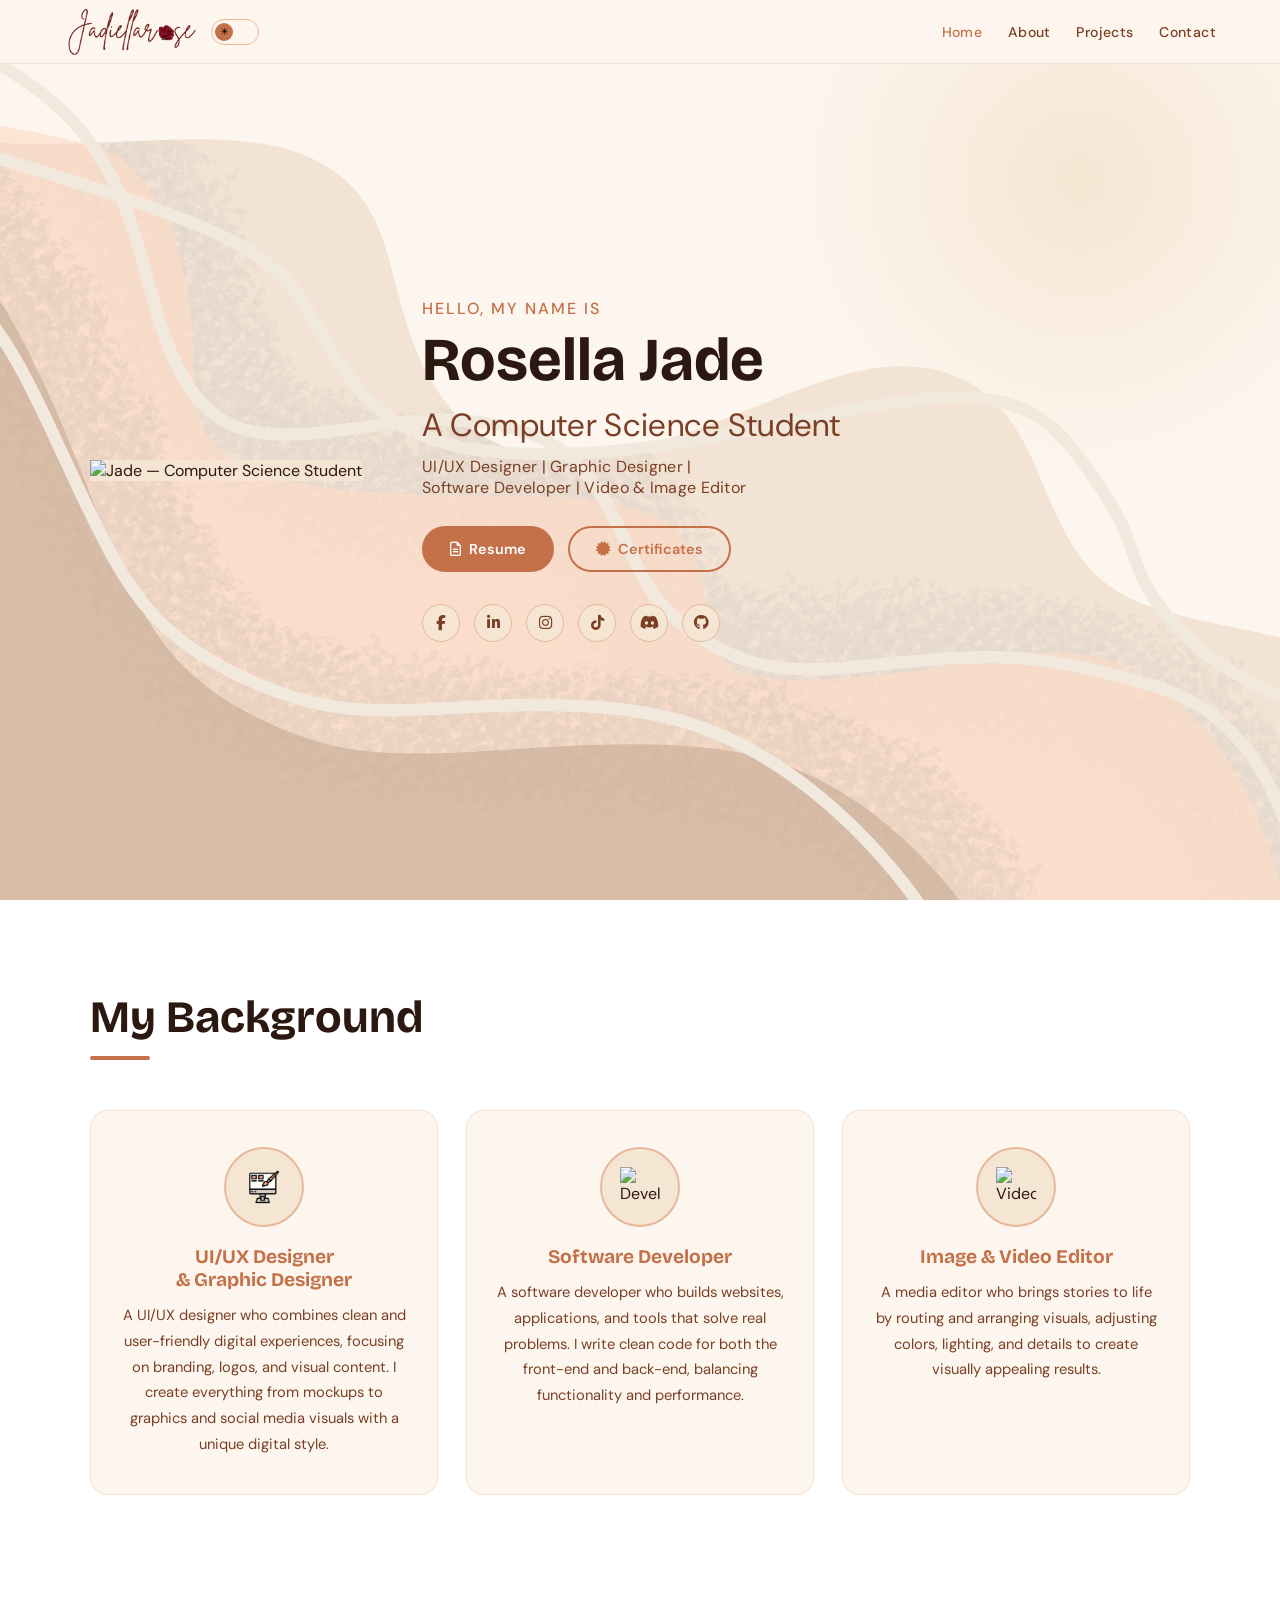
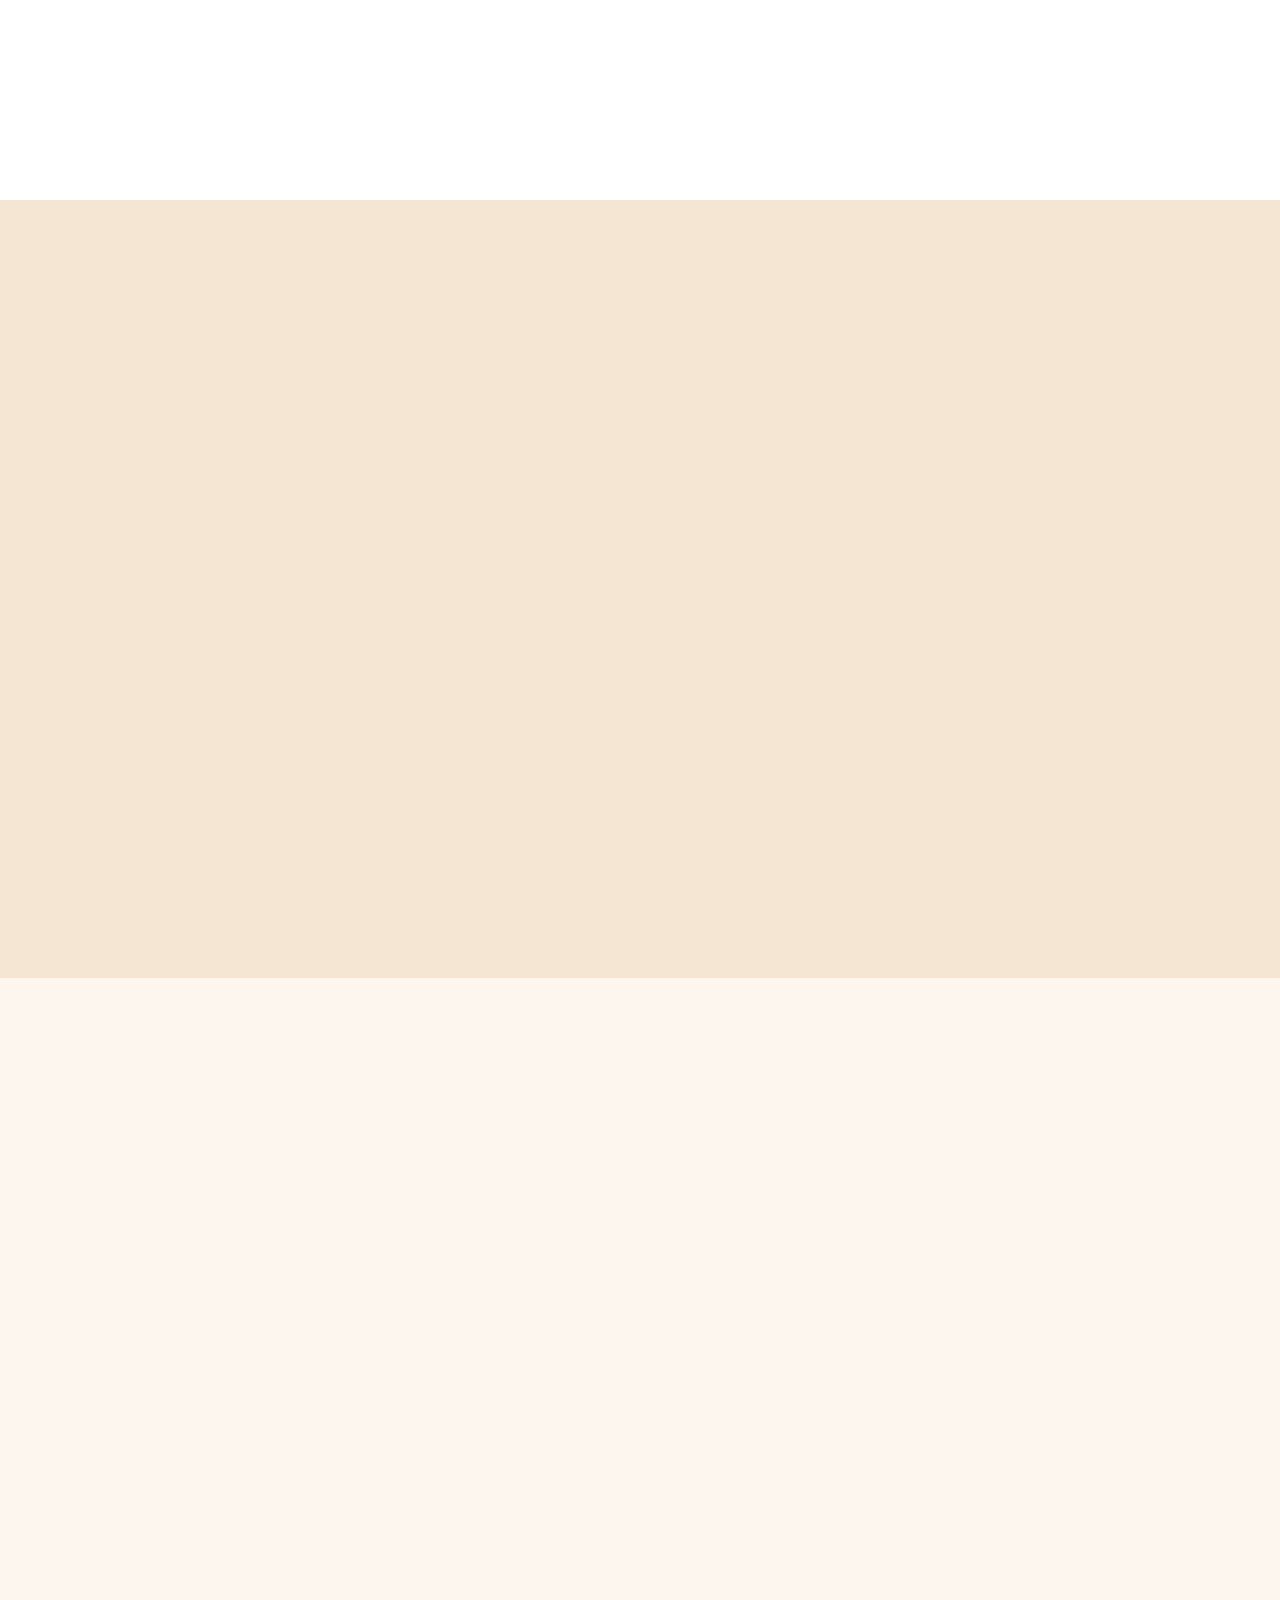
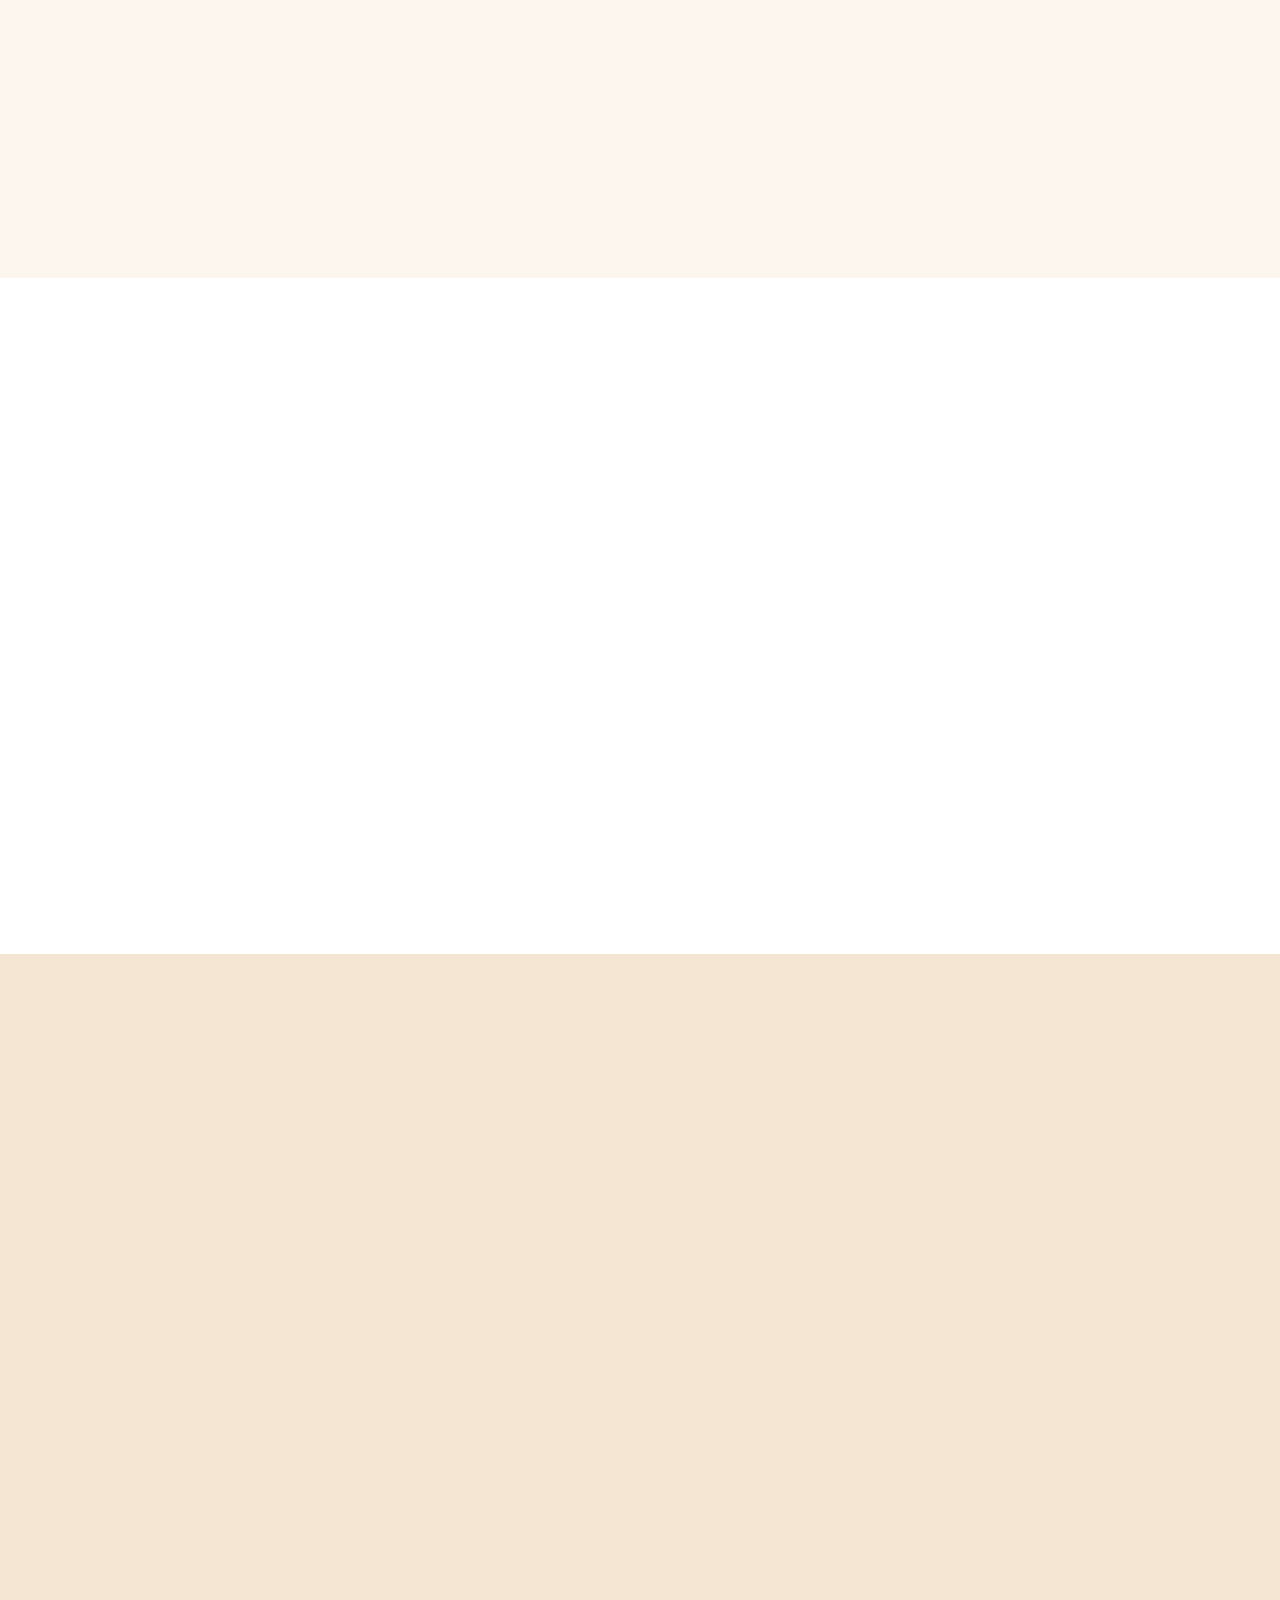
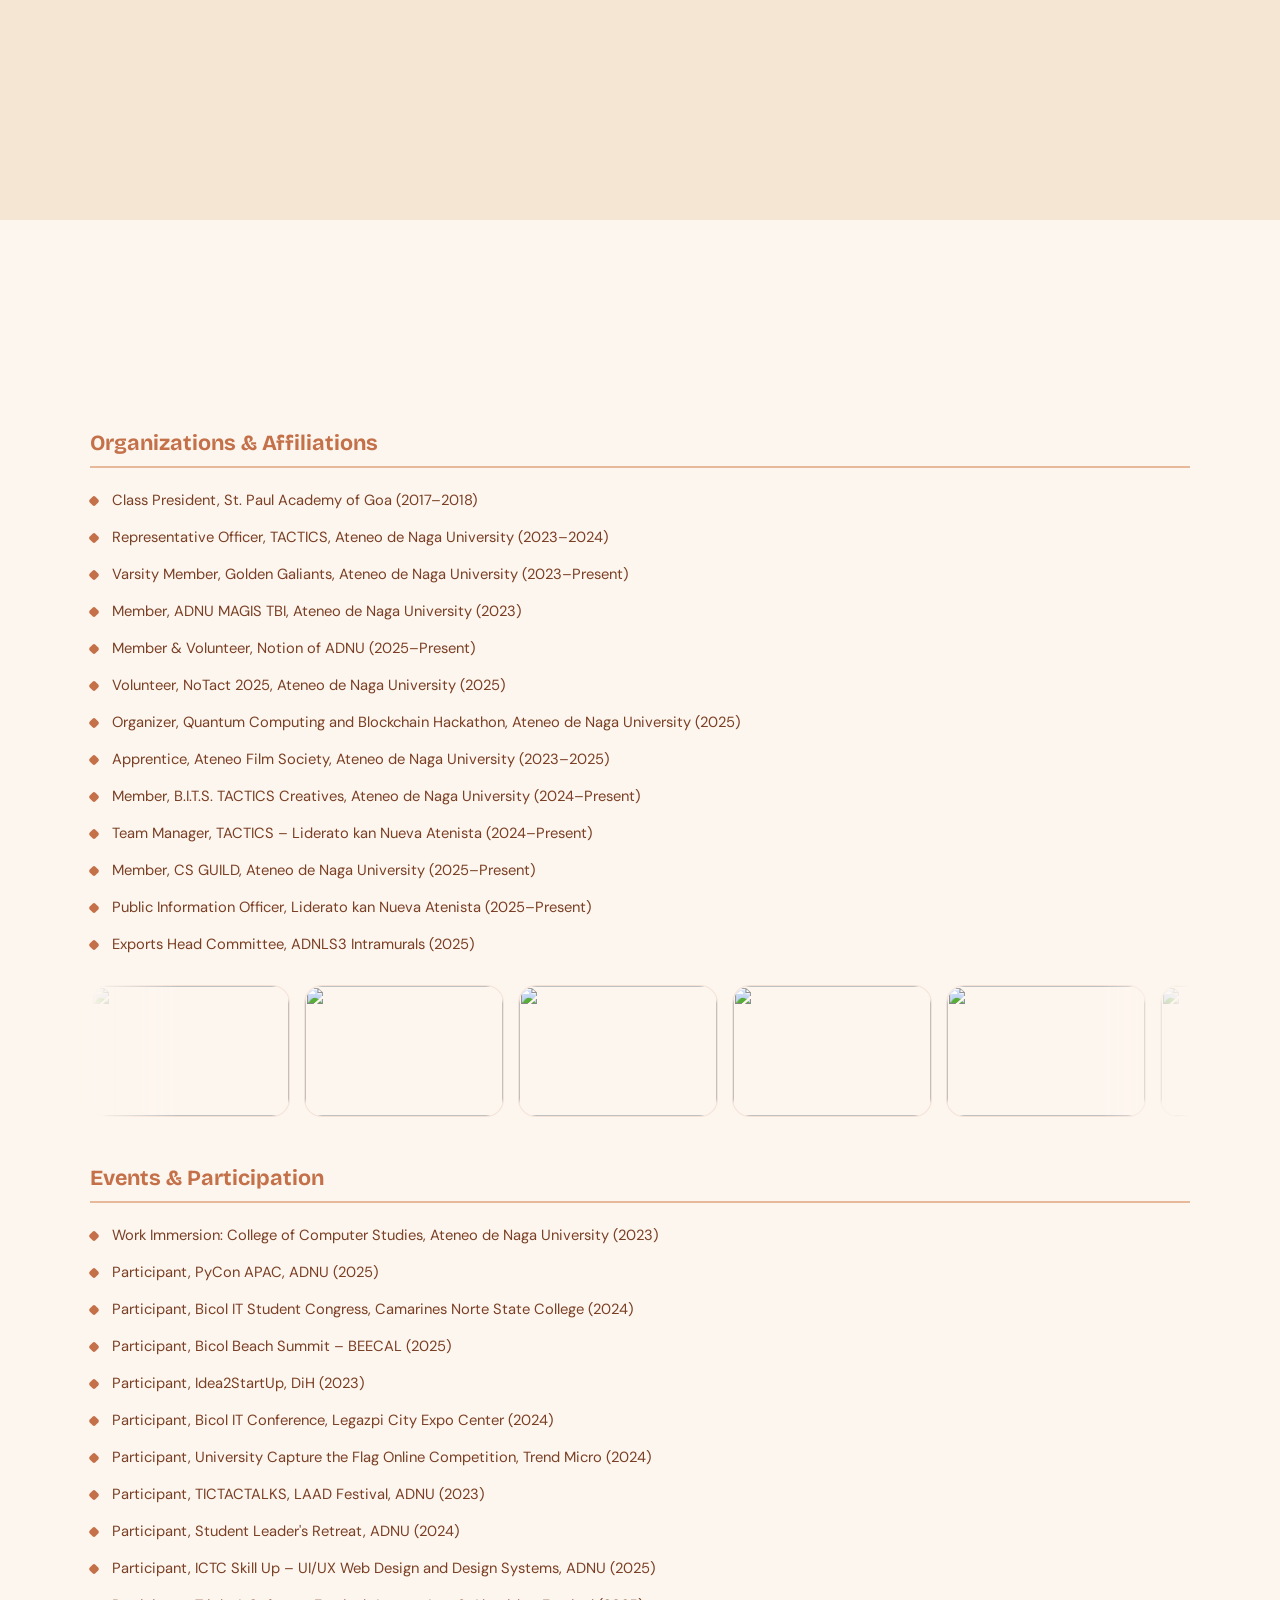
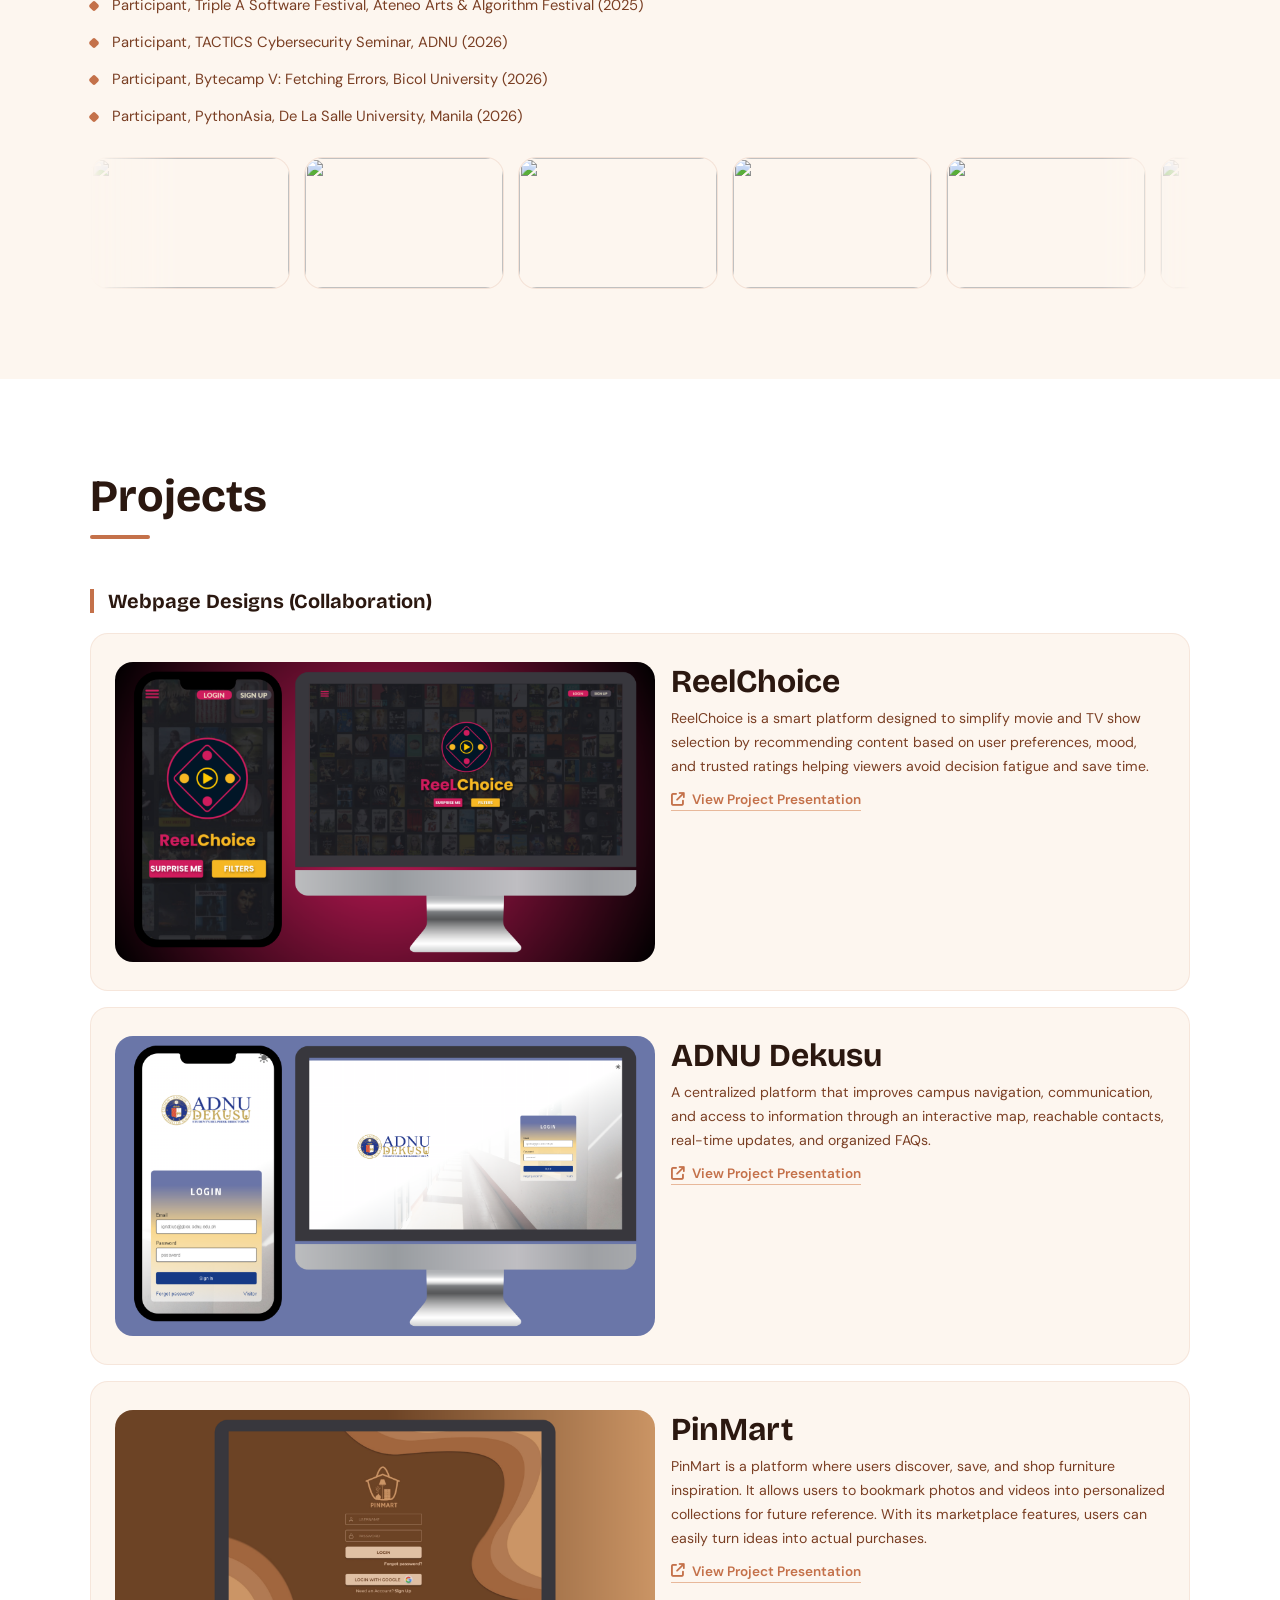
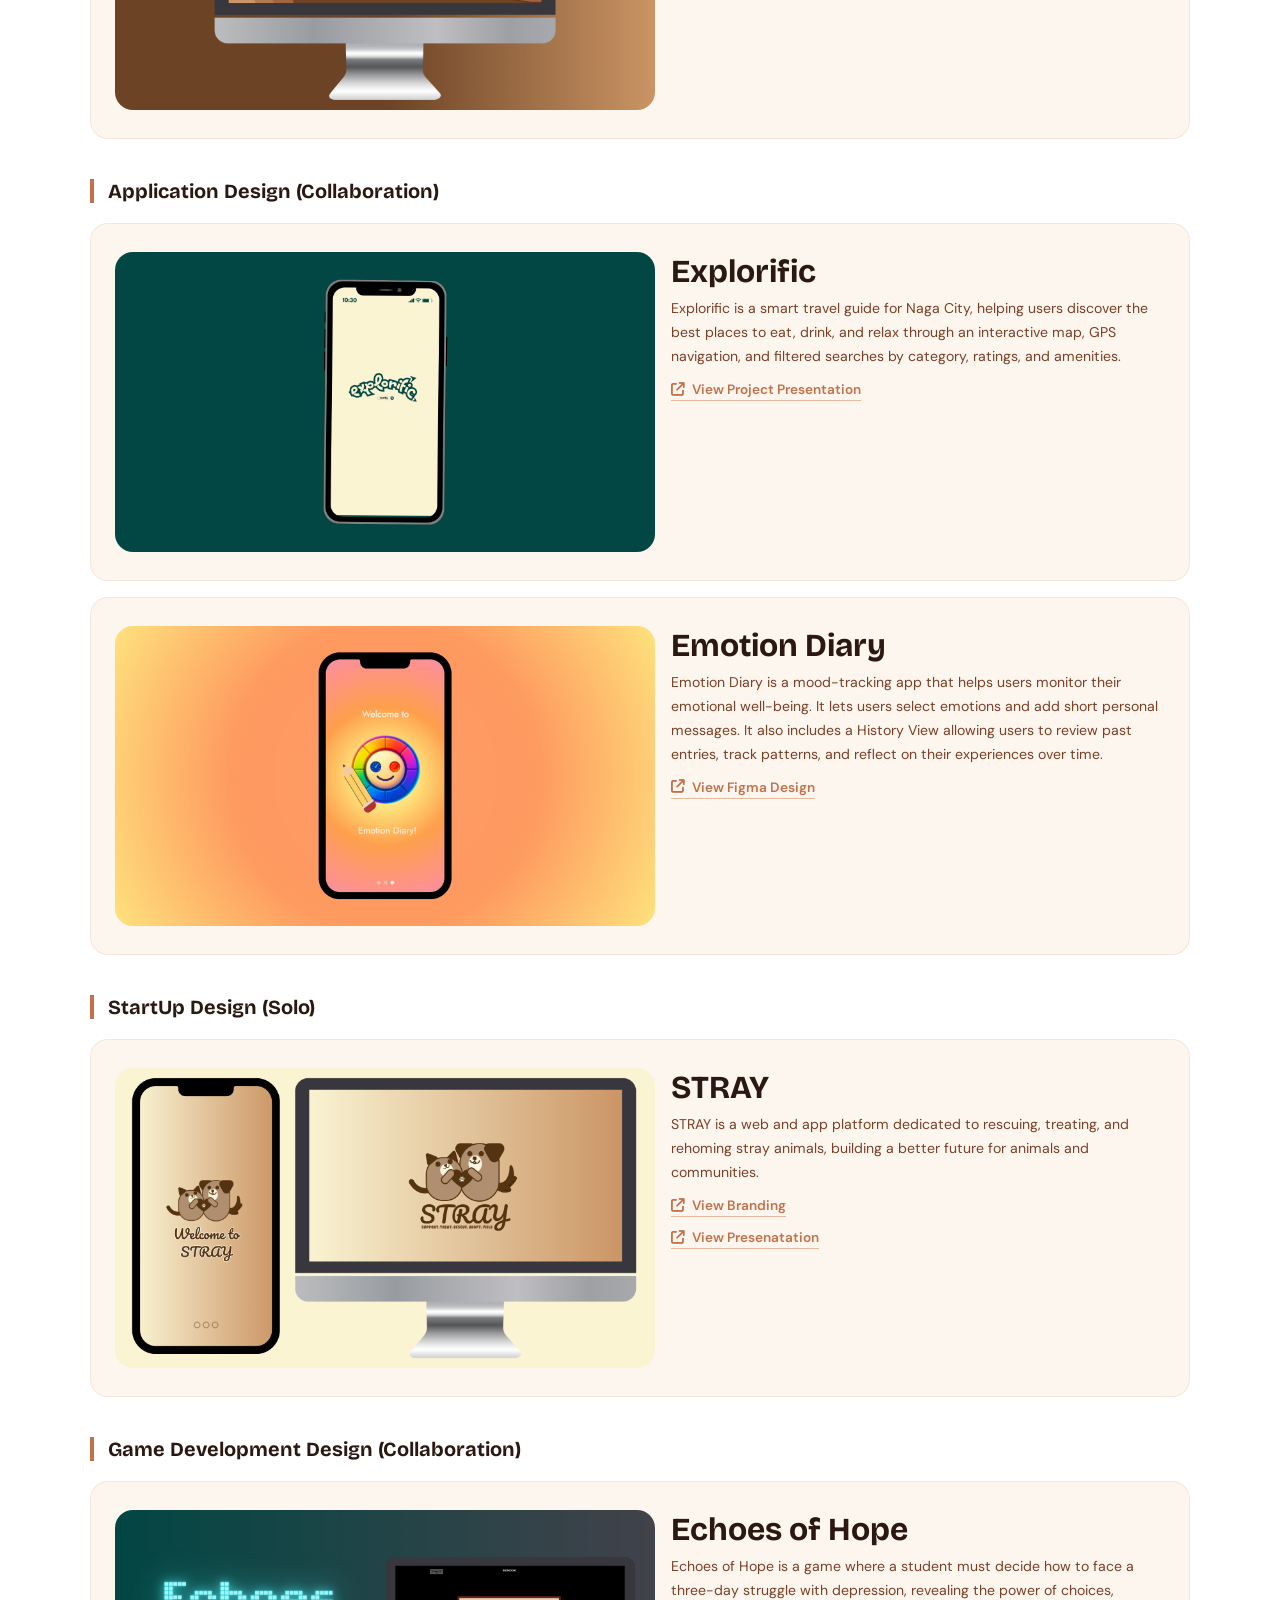
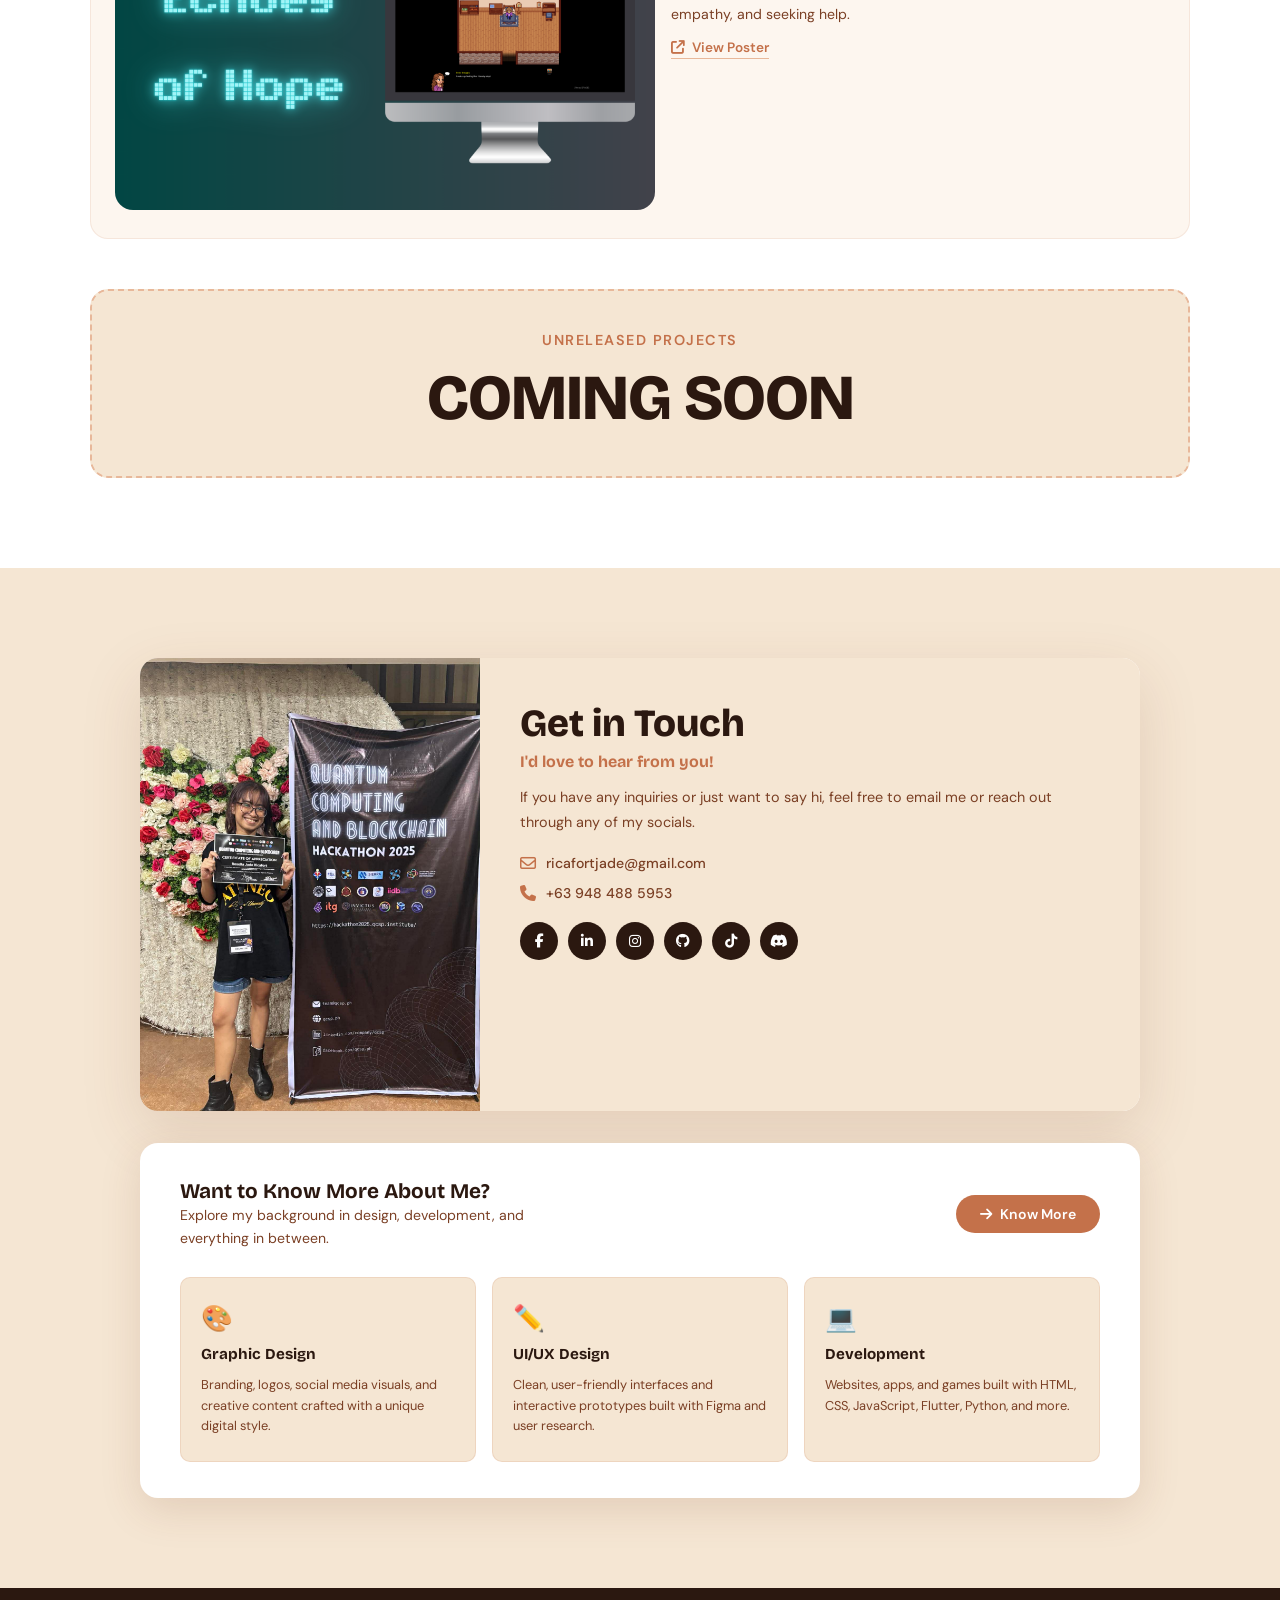
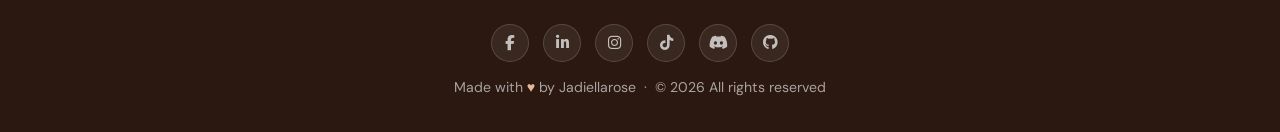
==== commit 6df8313d: "Update index.html" ====
--- a/index.html
+++ b/index.html
@@ -74,7 +74,7 @@
           rel="noopener noreferrer"
           id="coverLetterBtn"
         >
-          <i class="fa-regular fa-certificate"></i> Certificates
+         <i class="fa-solid fa-certificate"></i> Certificates
         </a>
       </div>
 
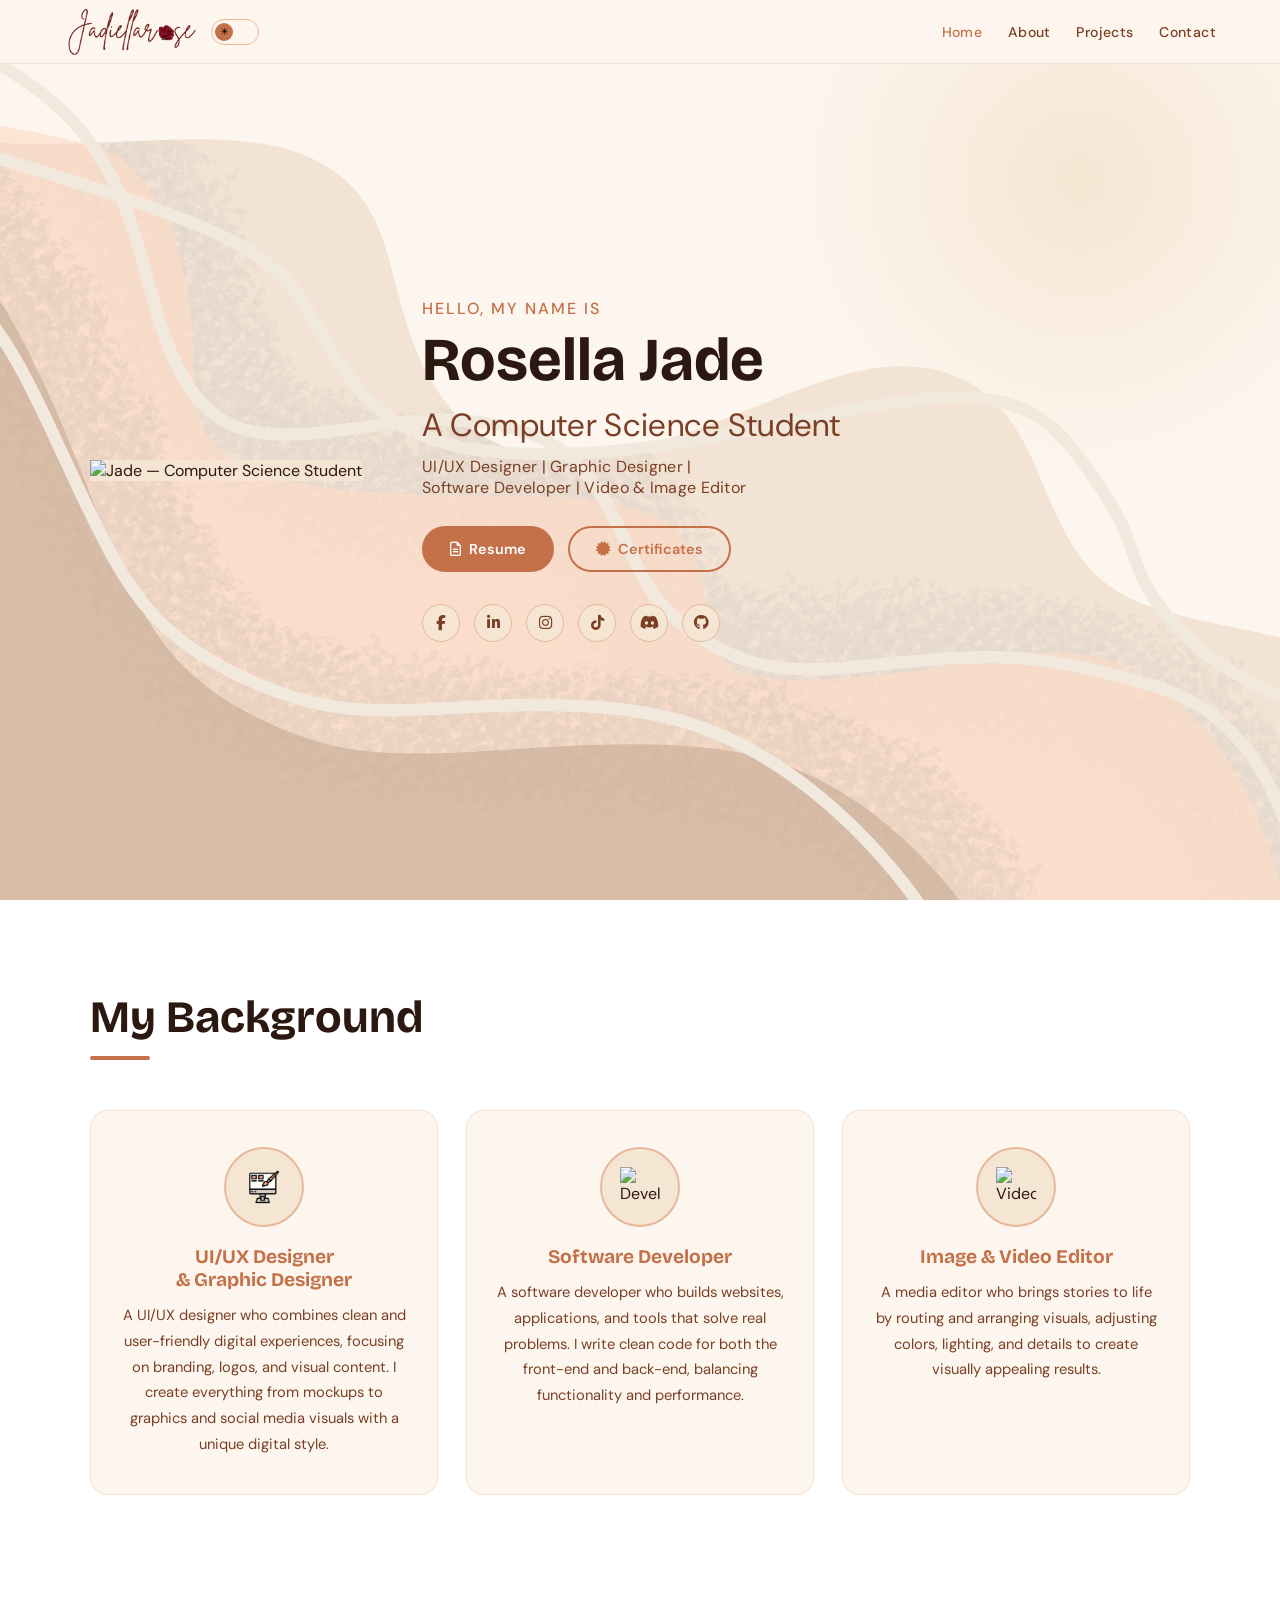
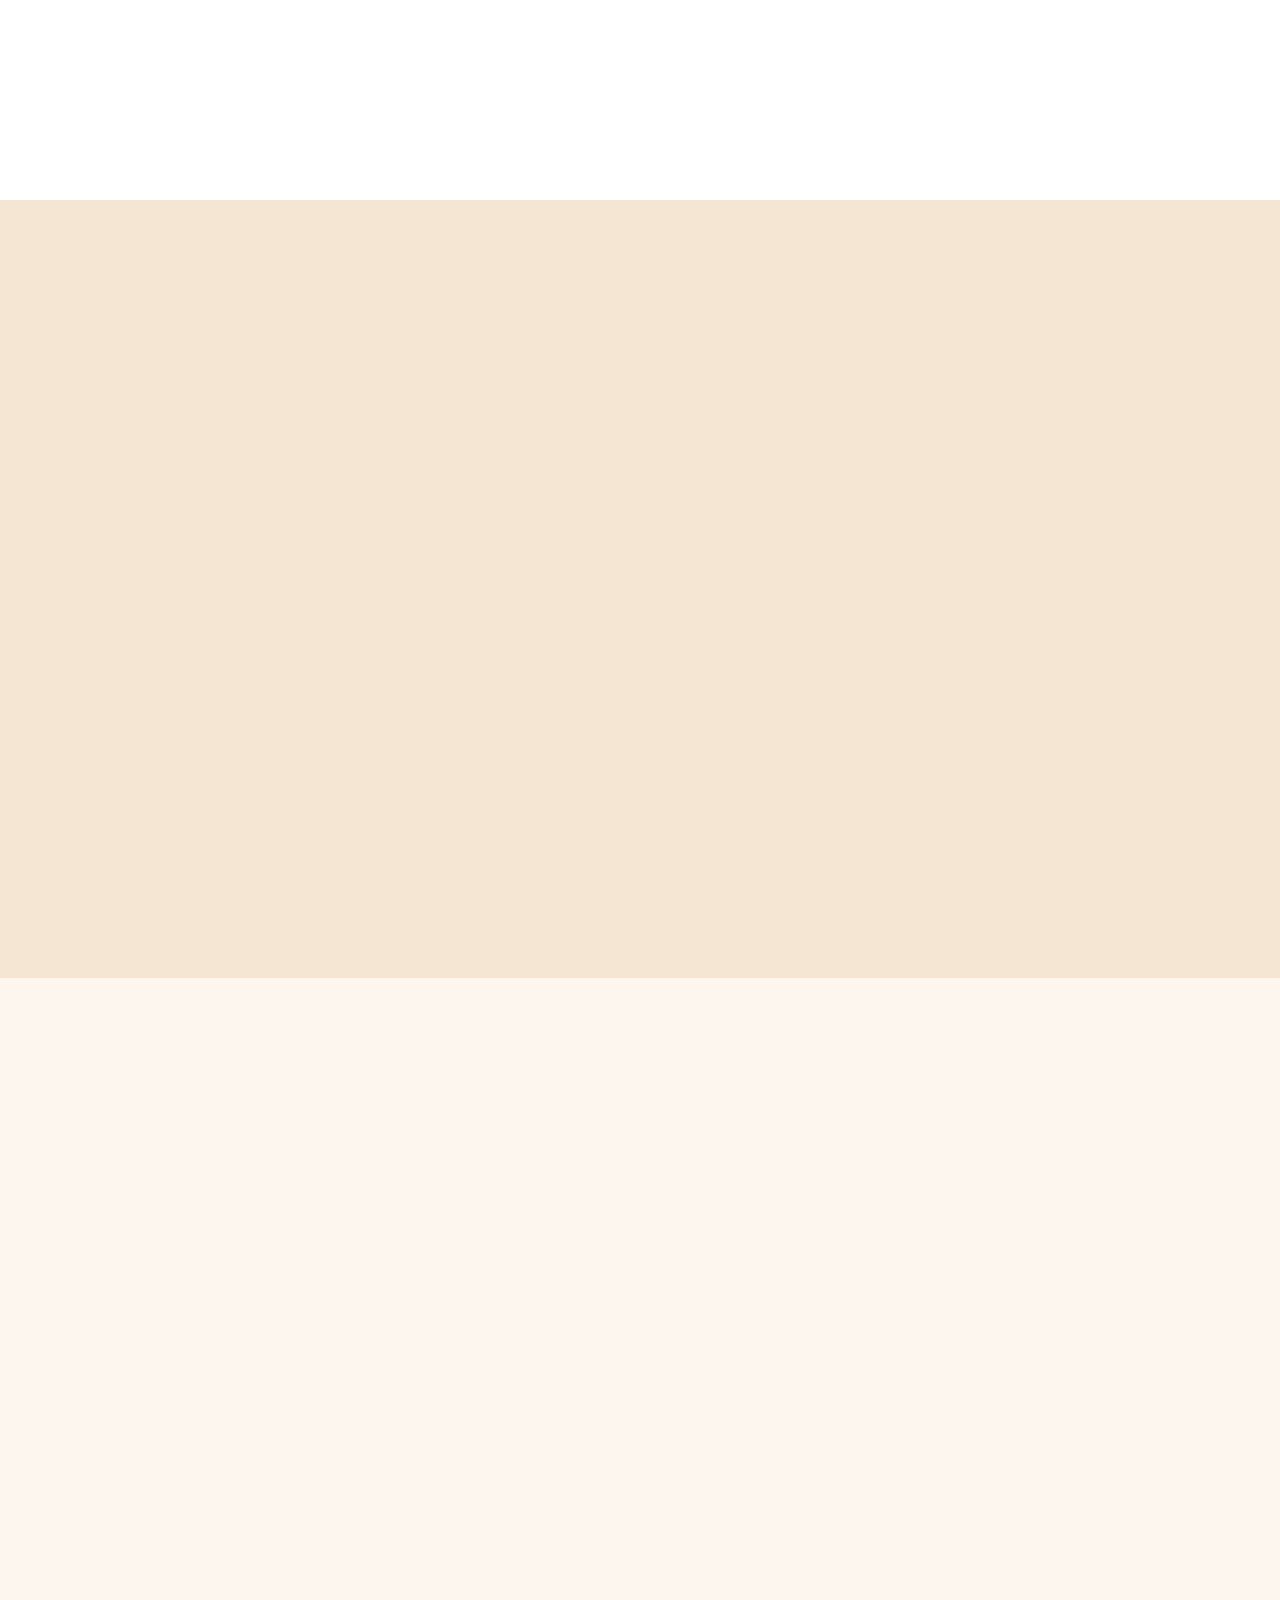
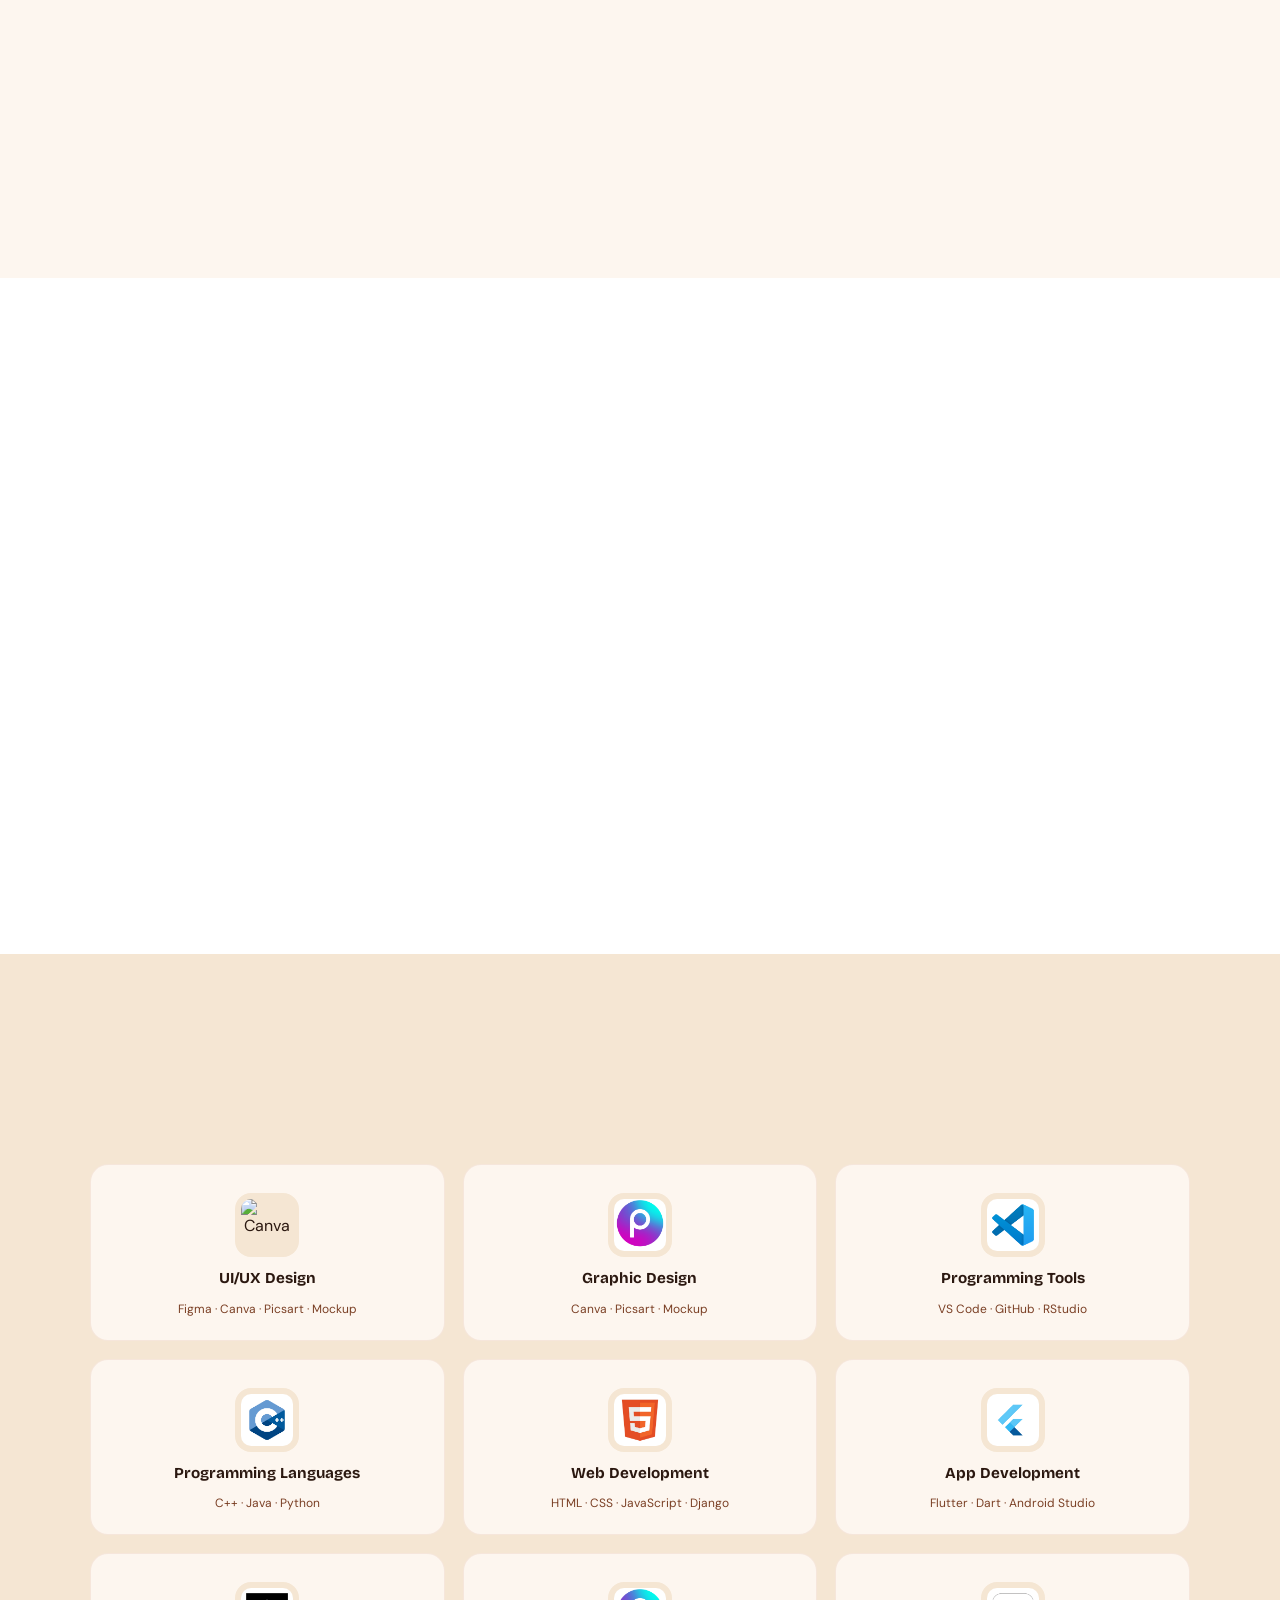
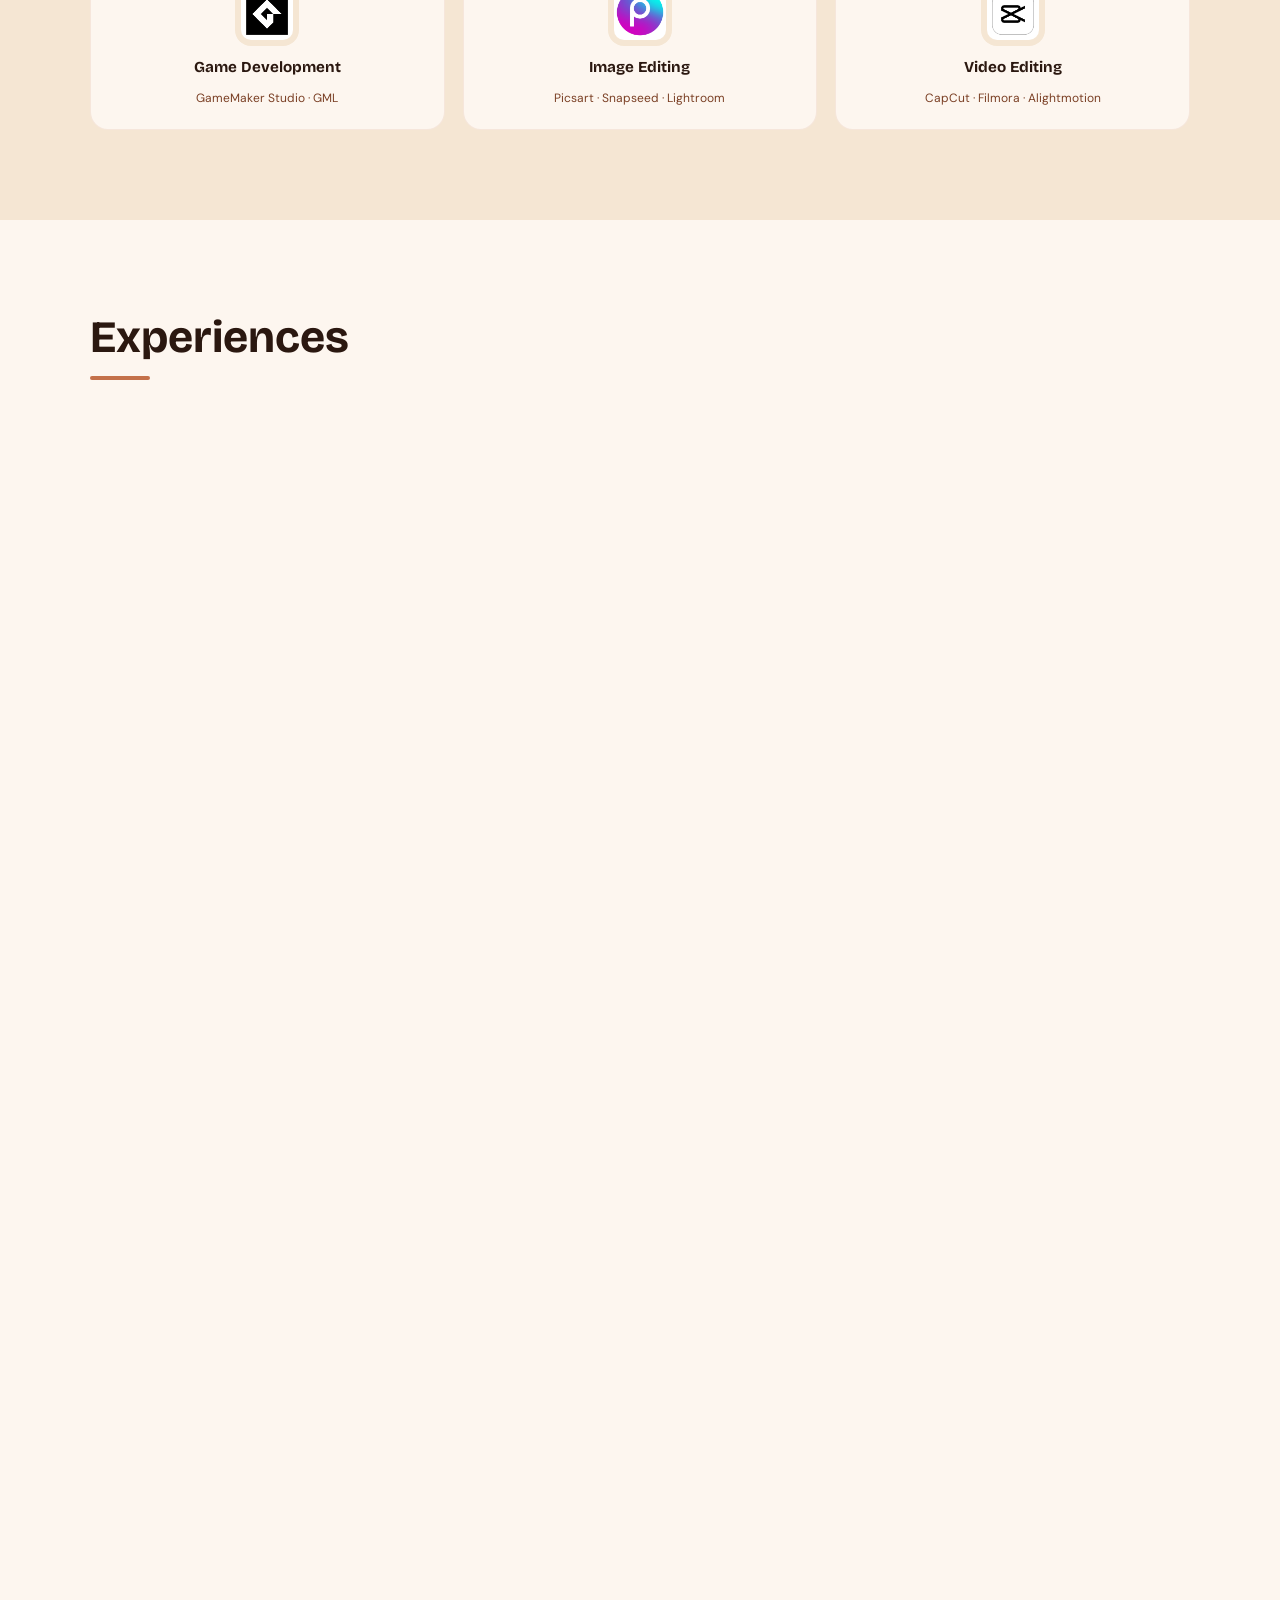
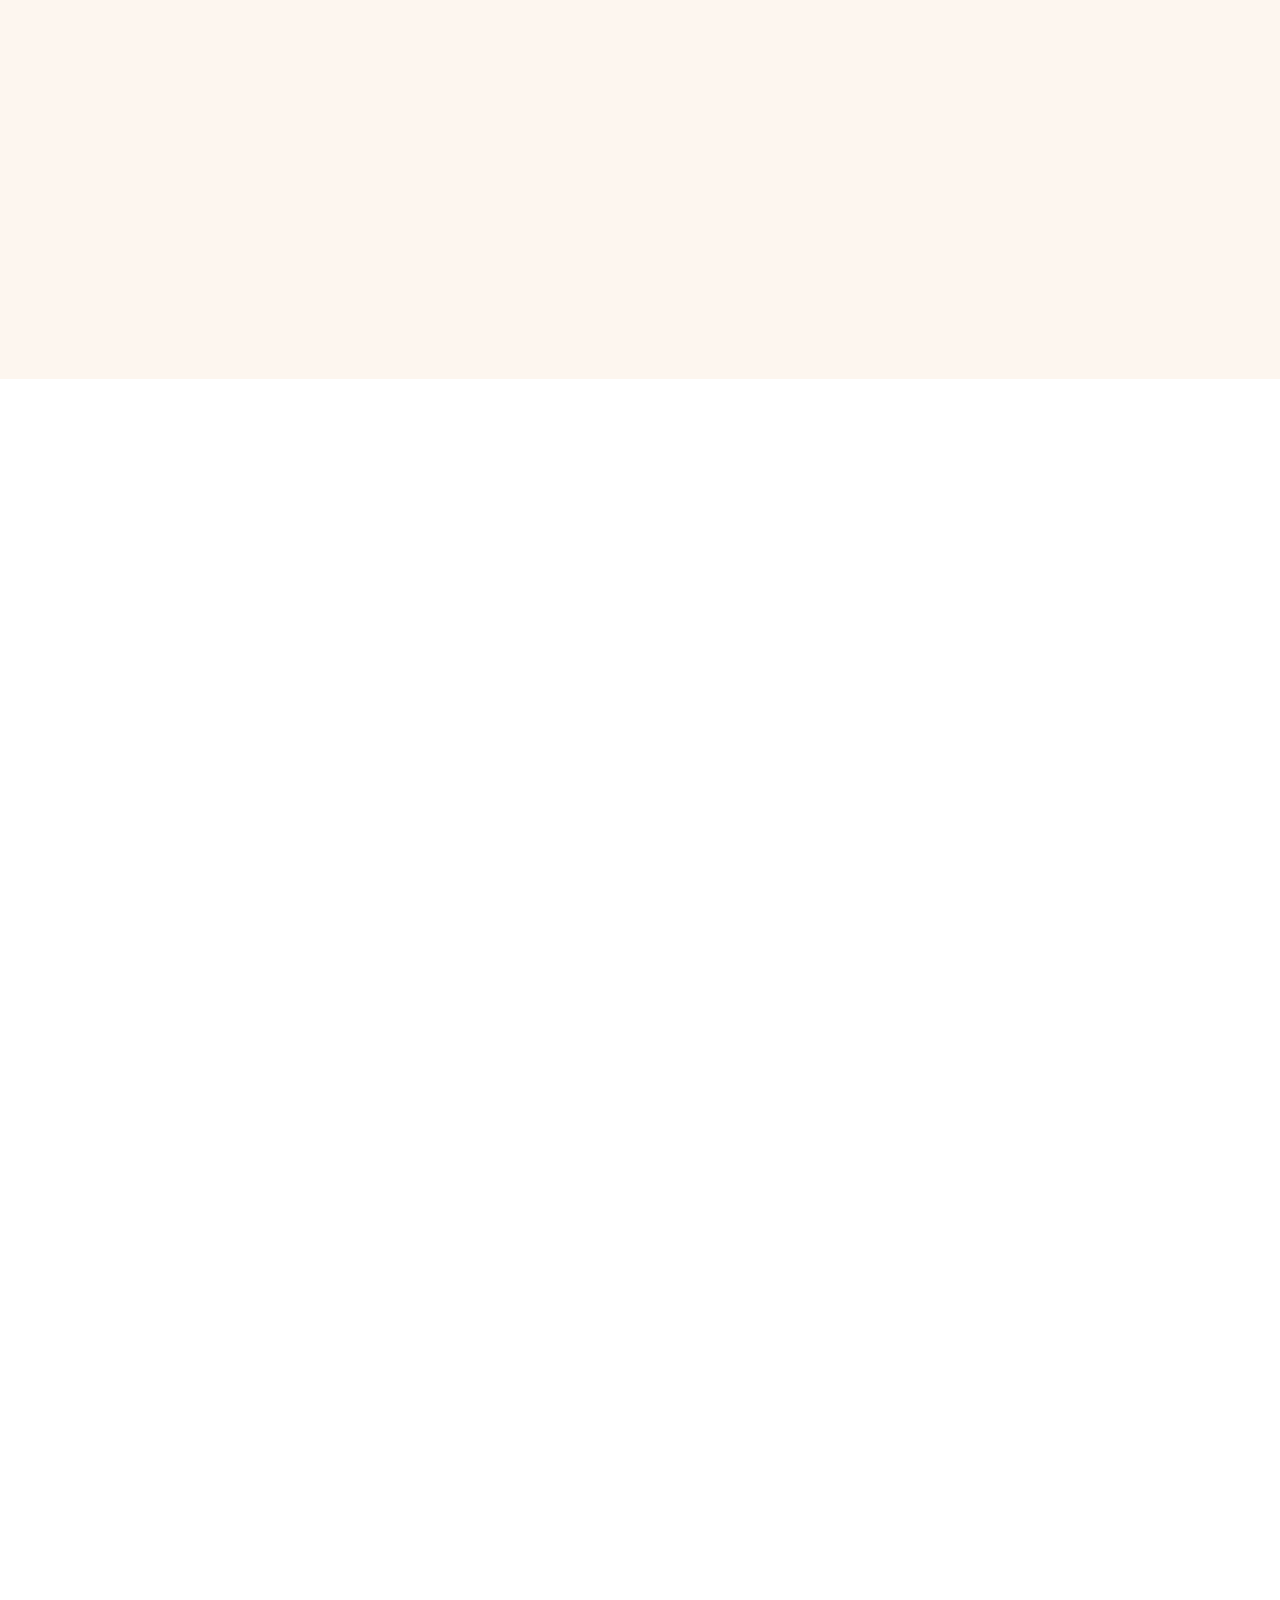
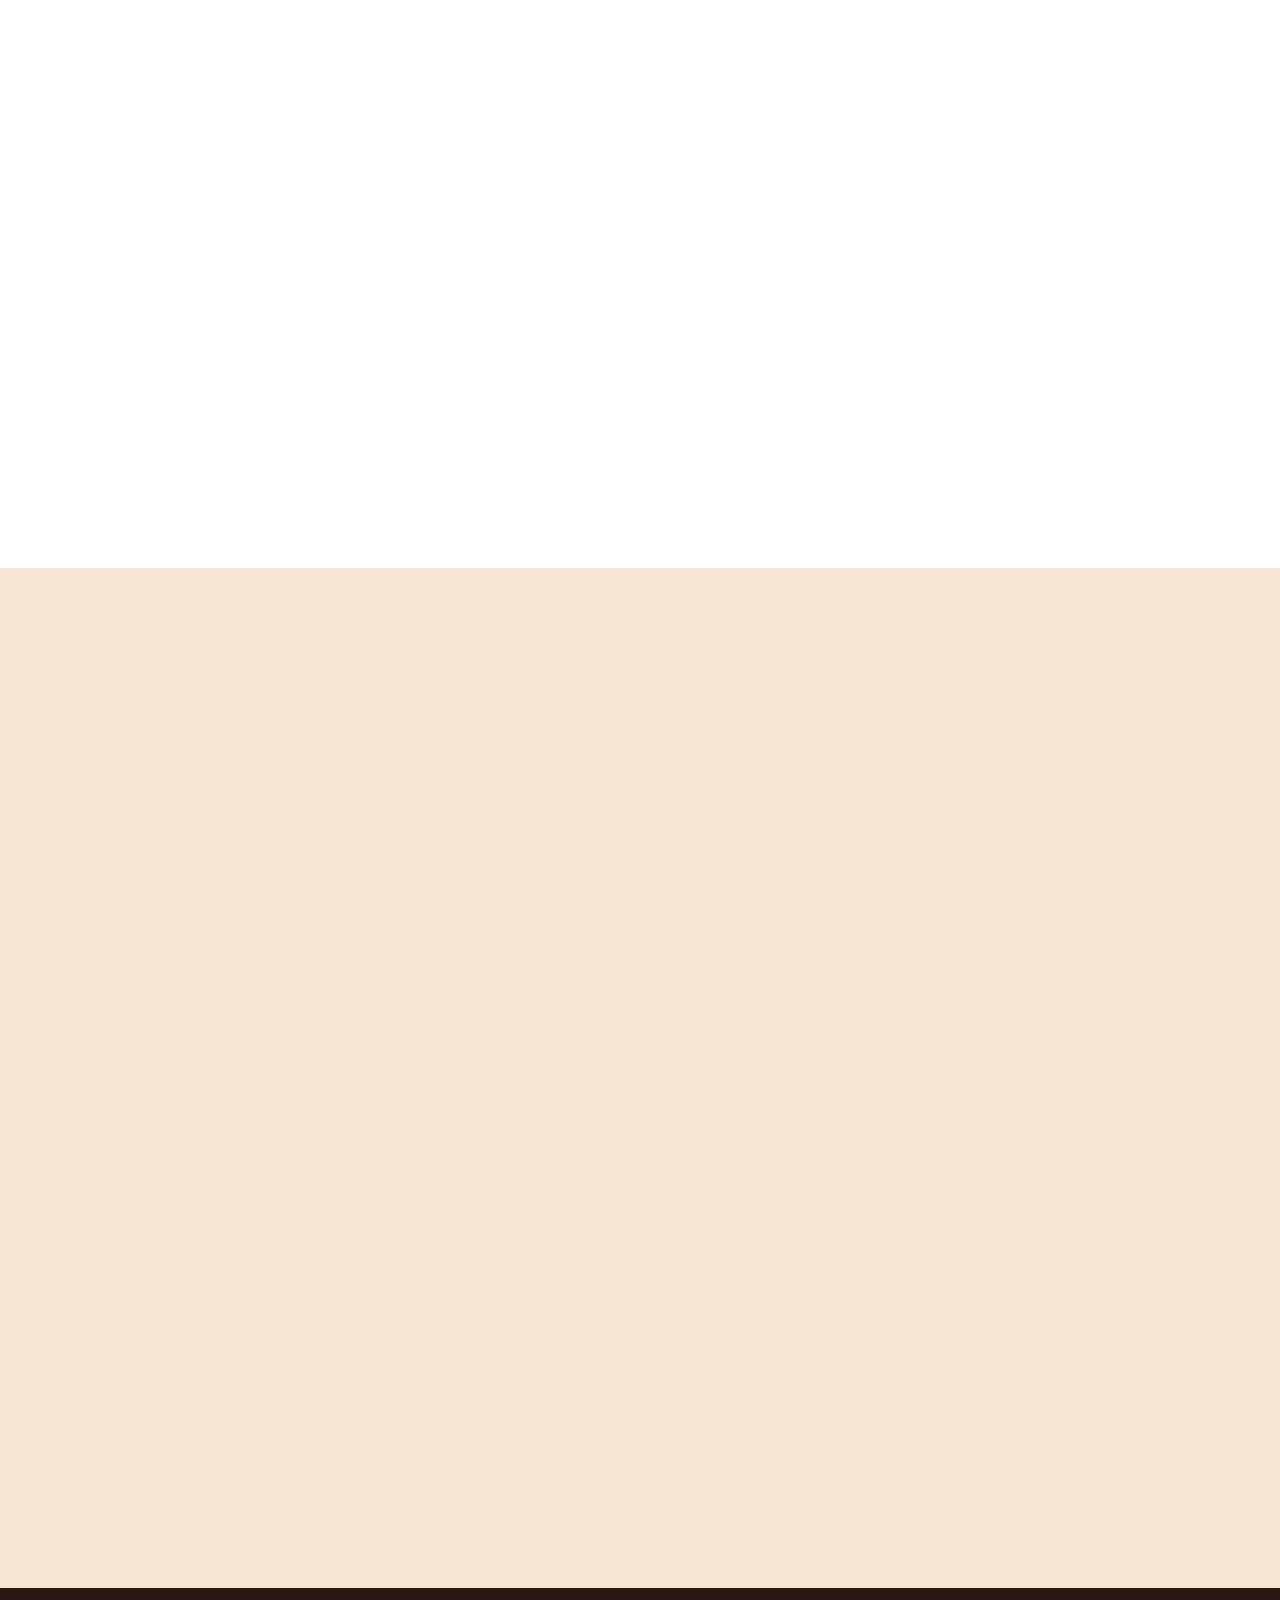
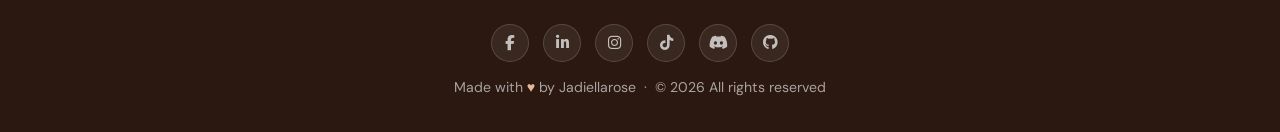
==== commit 3d1b4636: "Update index.html" ====
--- a/index.html
+++ b/index.html
@@ -63,20 +63,19 @@
         Video &amp; Image Editor
       </p>
 
-      <div class="hero-cta">
-        <button class="btn btn-primary" id="resumeBtn">
-          <i class="fa-regular fa-file-lines"></i> Resume
-        </button>
-        <a
-          href="https://your-cover-letter-link-here.com"
-          class="btn btn-outline"
-          target="_blank"
-          rel="noopener noreferrer"
-          id="coverLetterBtn"
-        >
-         <i class="fa-solid fa-certificate"></i> Certificates
-        </a>
-      </div>
+<div class="hero-cta">
+  <button class="btn btn-primary" id="resumeBtn">
+    <i class="fa-regular fa-file-lines"></i> Resume
+  </button>
+
+  <a href="jadiellarosecertificate.html" 
+     class="btn btn-outline" 
+     target="_blank" 
+     rel="noopener noreferrer" 
+     id="CertificateBtn">
+    <i class="fa-solid fa-certificate"></i> Certificates
+  </a>
+</div>
 
       <div class="hero-socials">
         <a href="https://www.facebook.com/Jade.Ricafort6/" class="social-icon" target="_blank" rel="noopener" aria-label="Facebook"><i class="fab fa-facebook-f"></i></a>
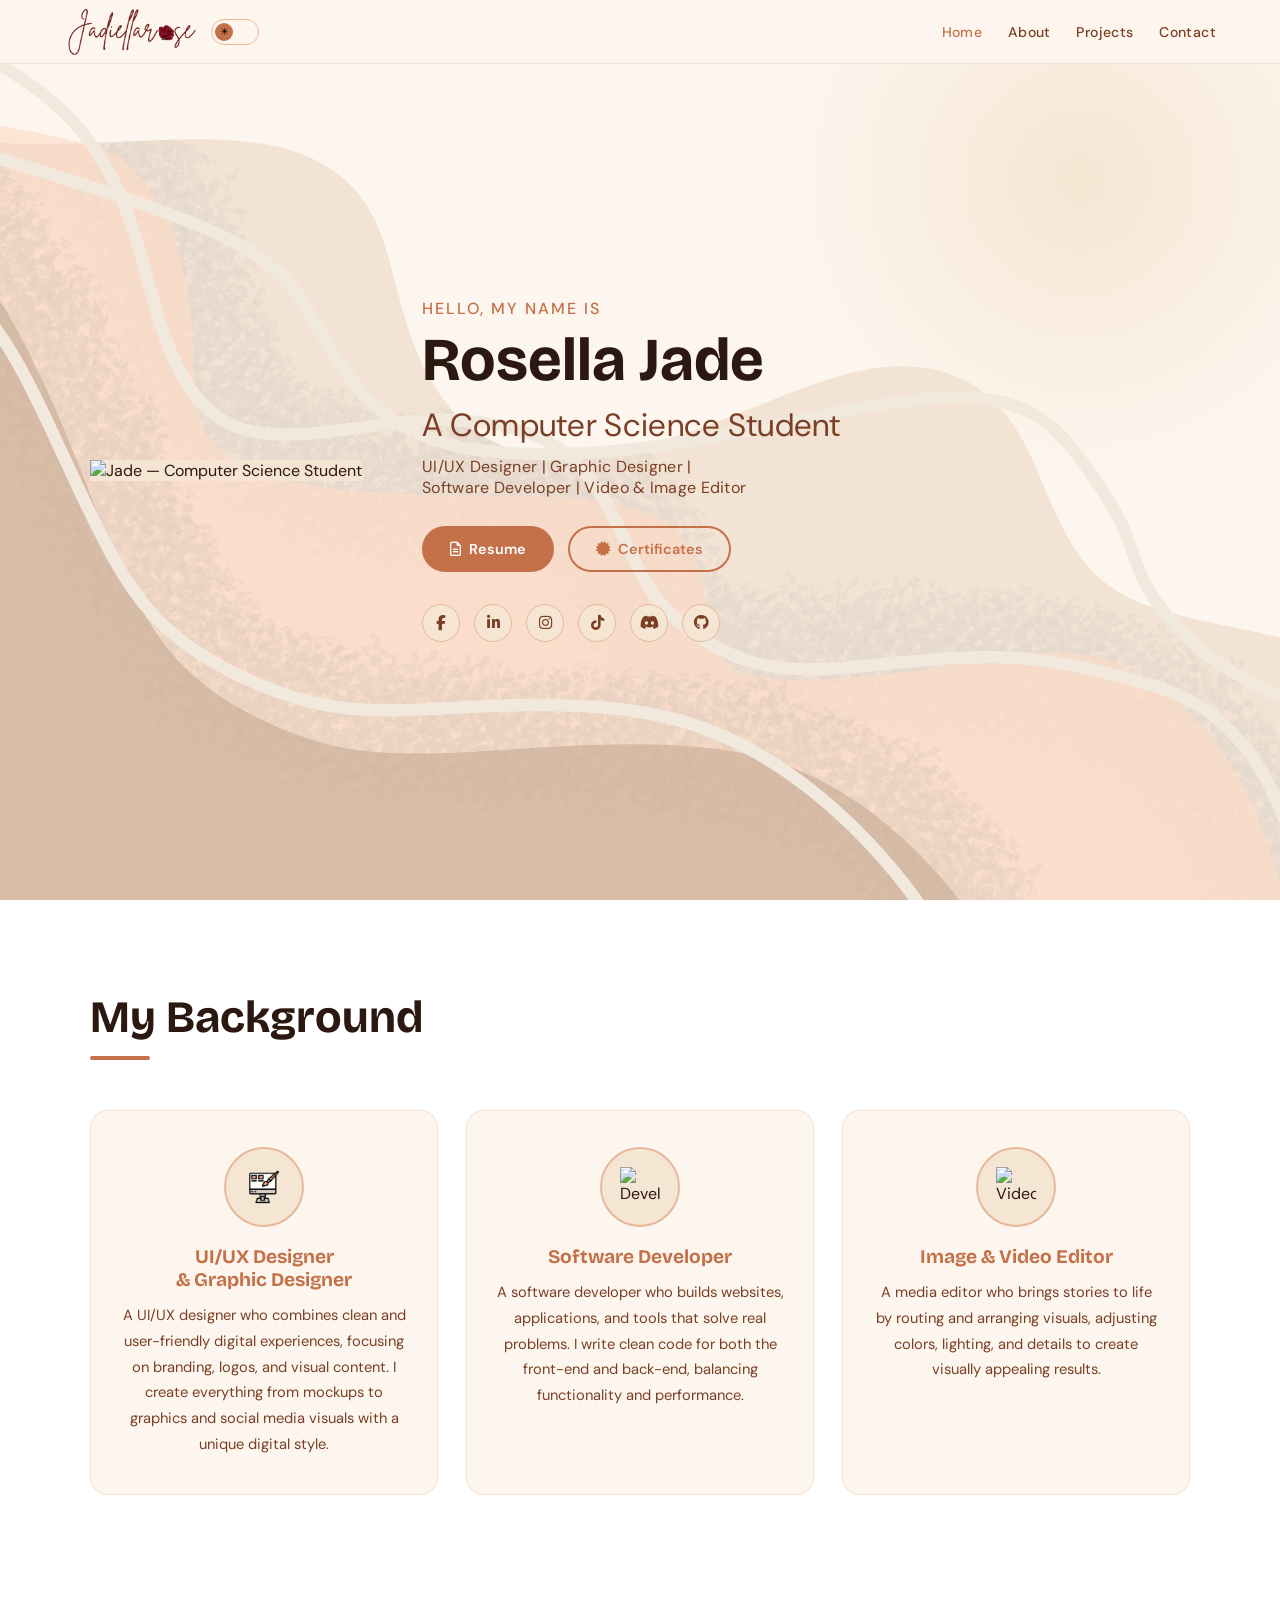
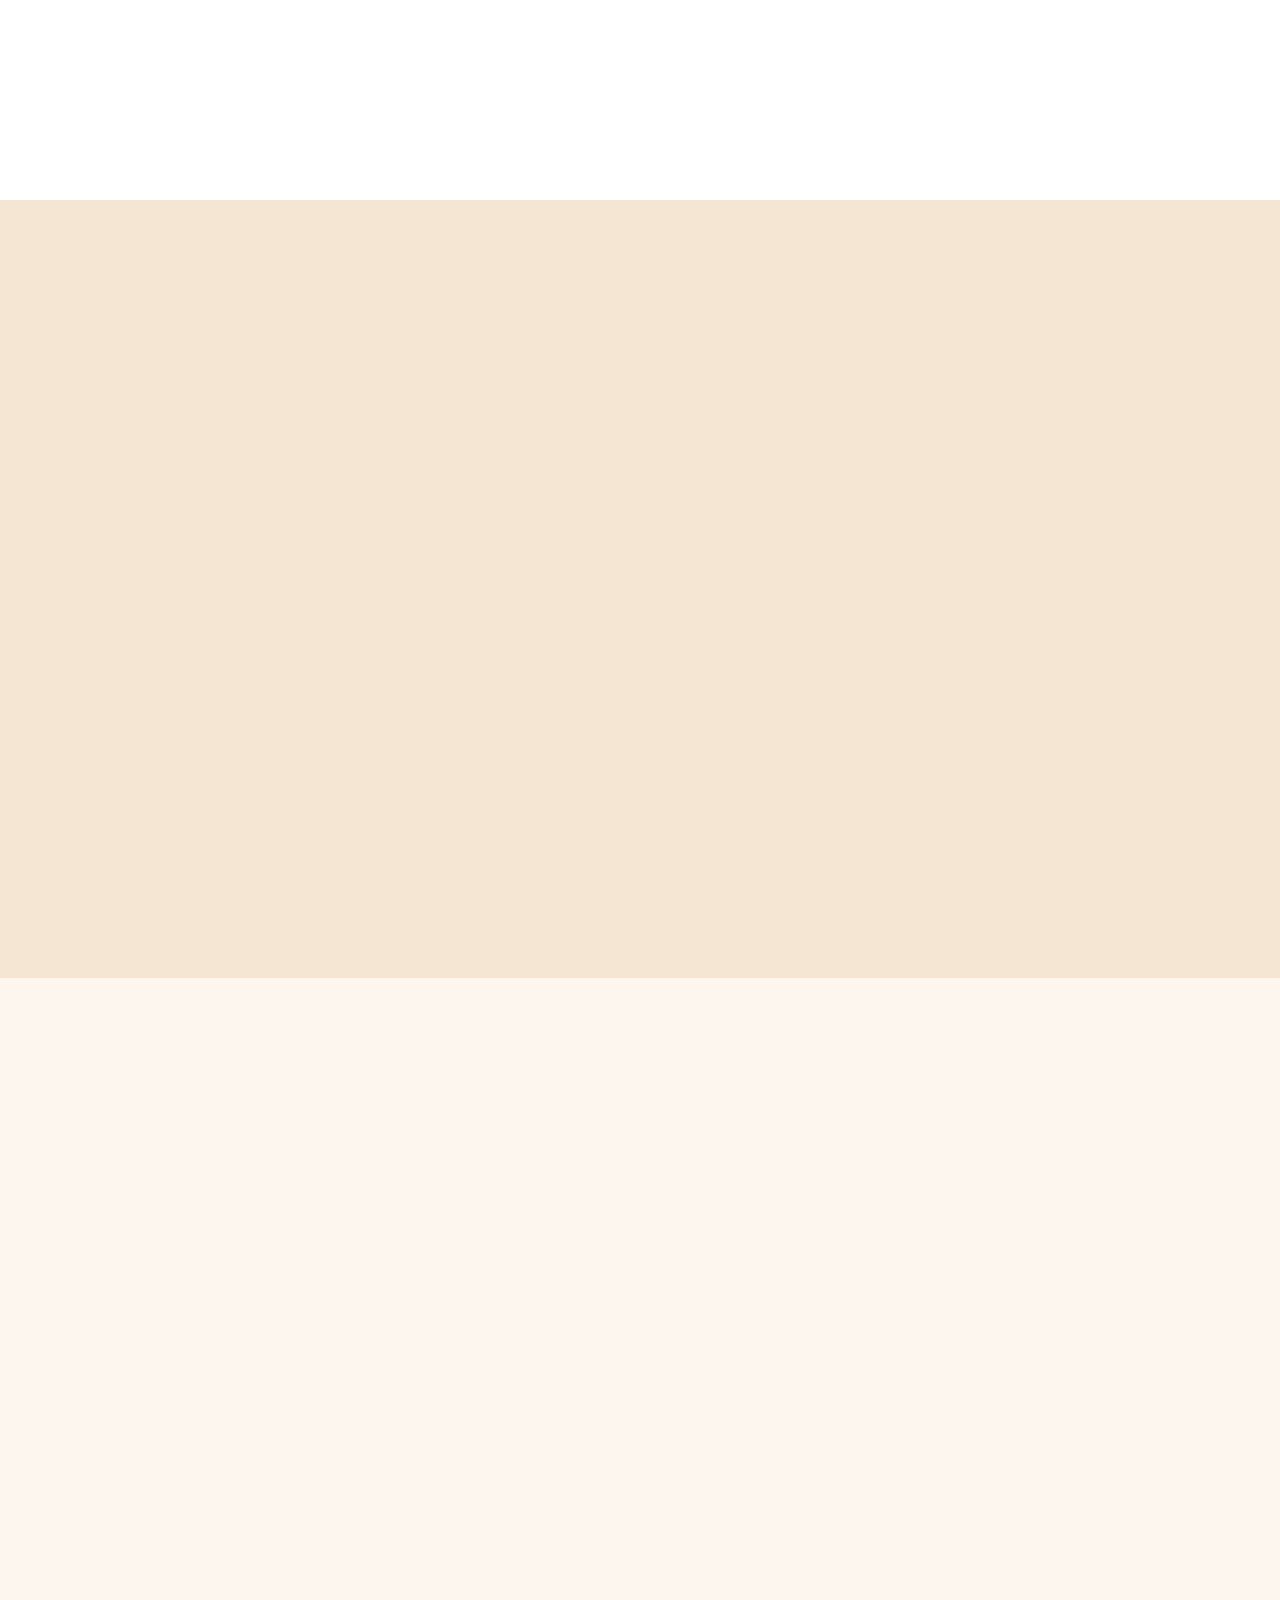
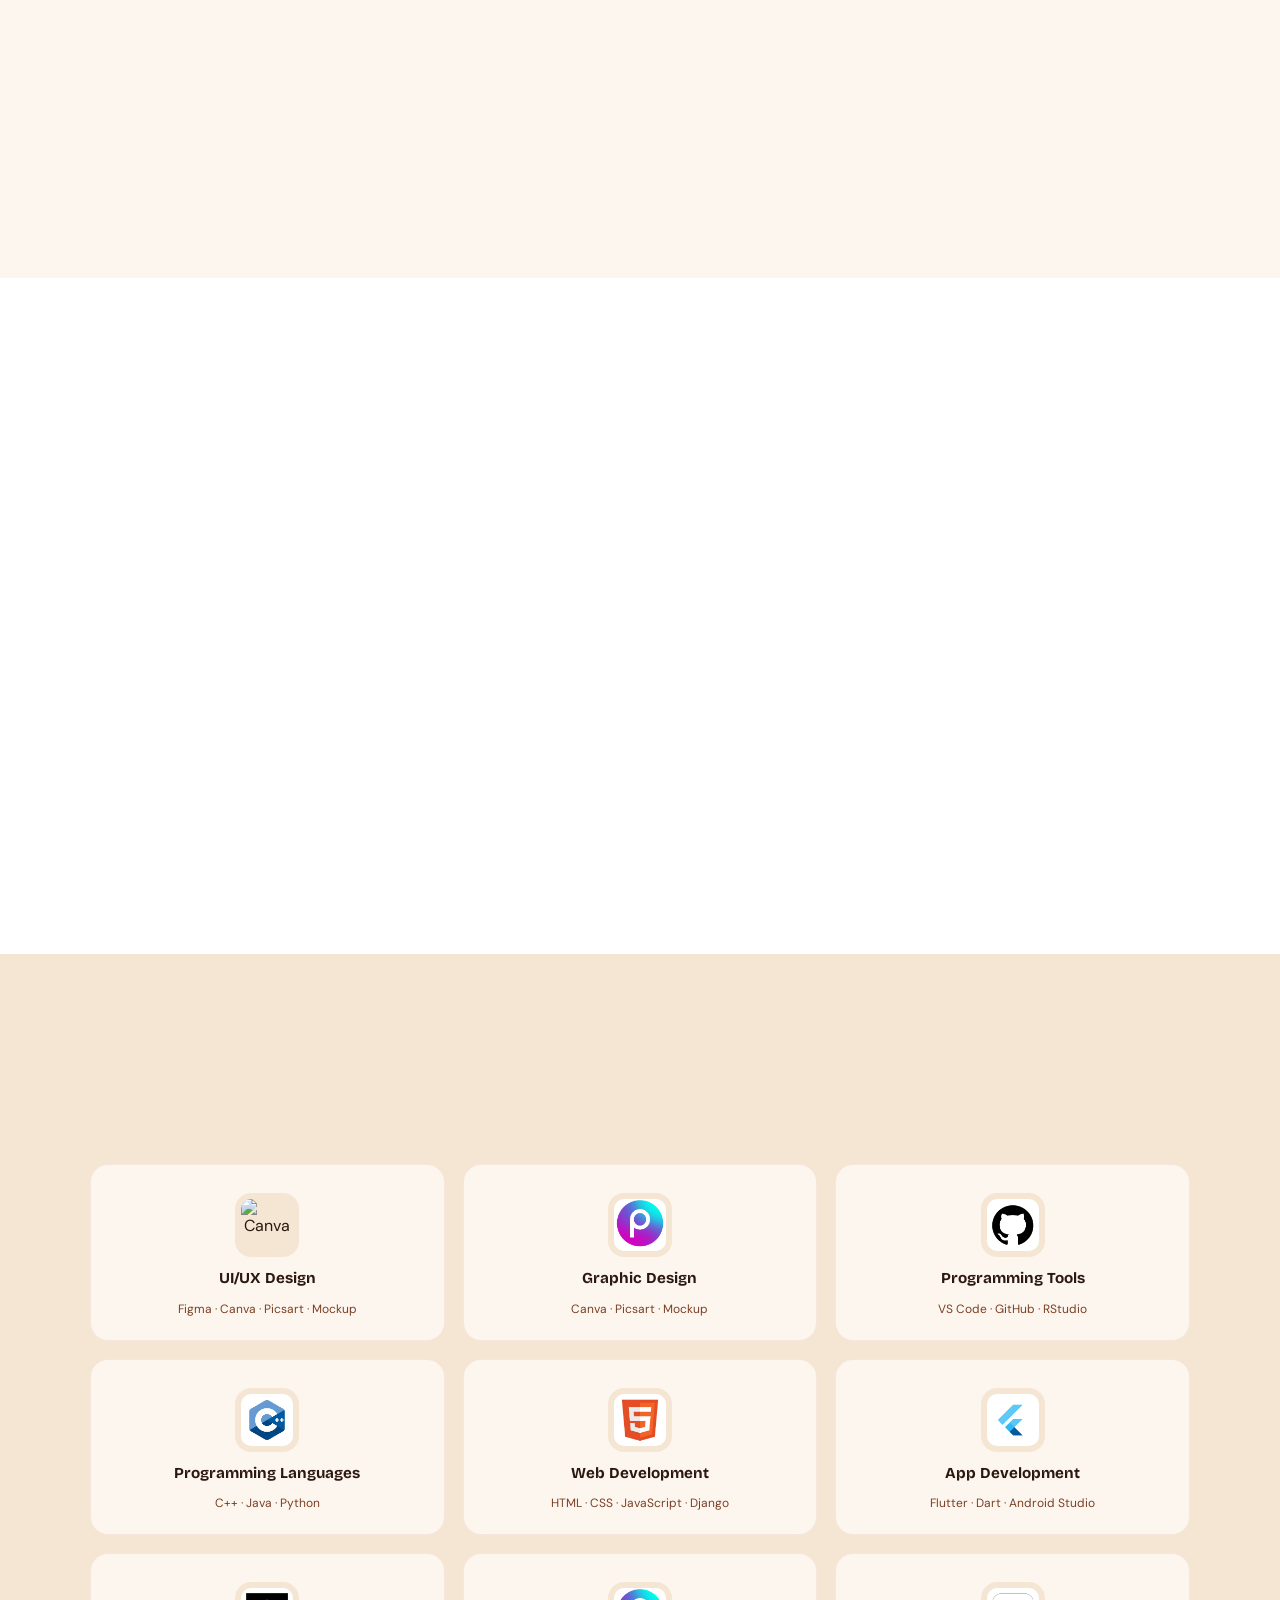
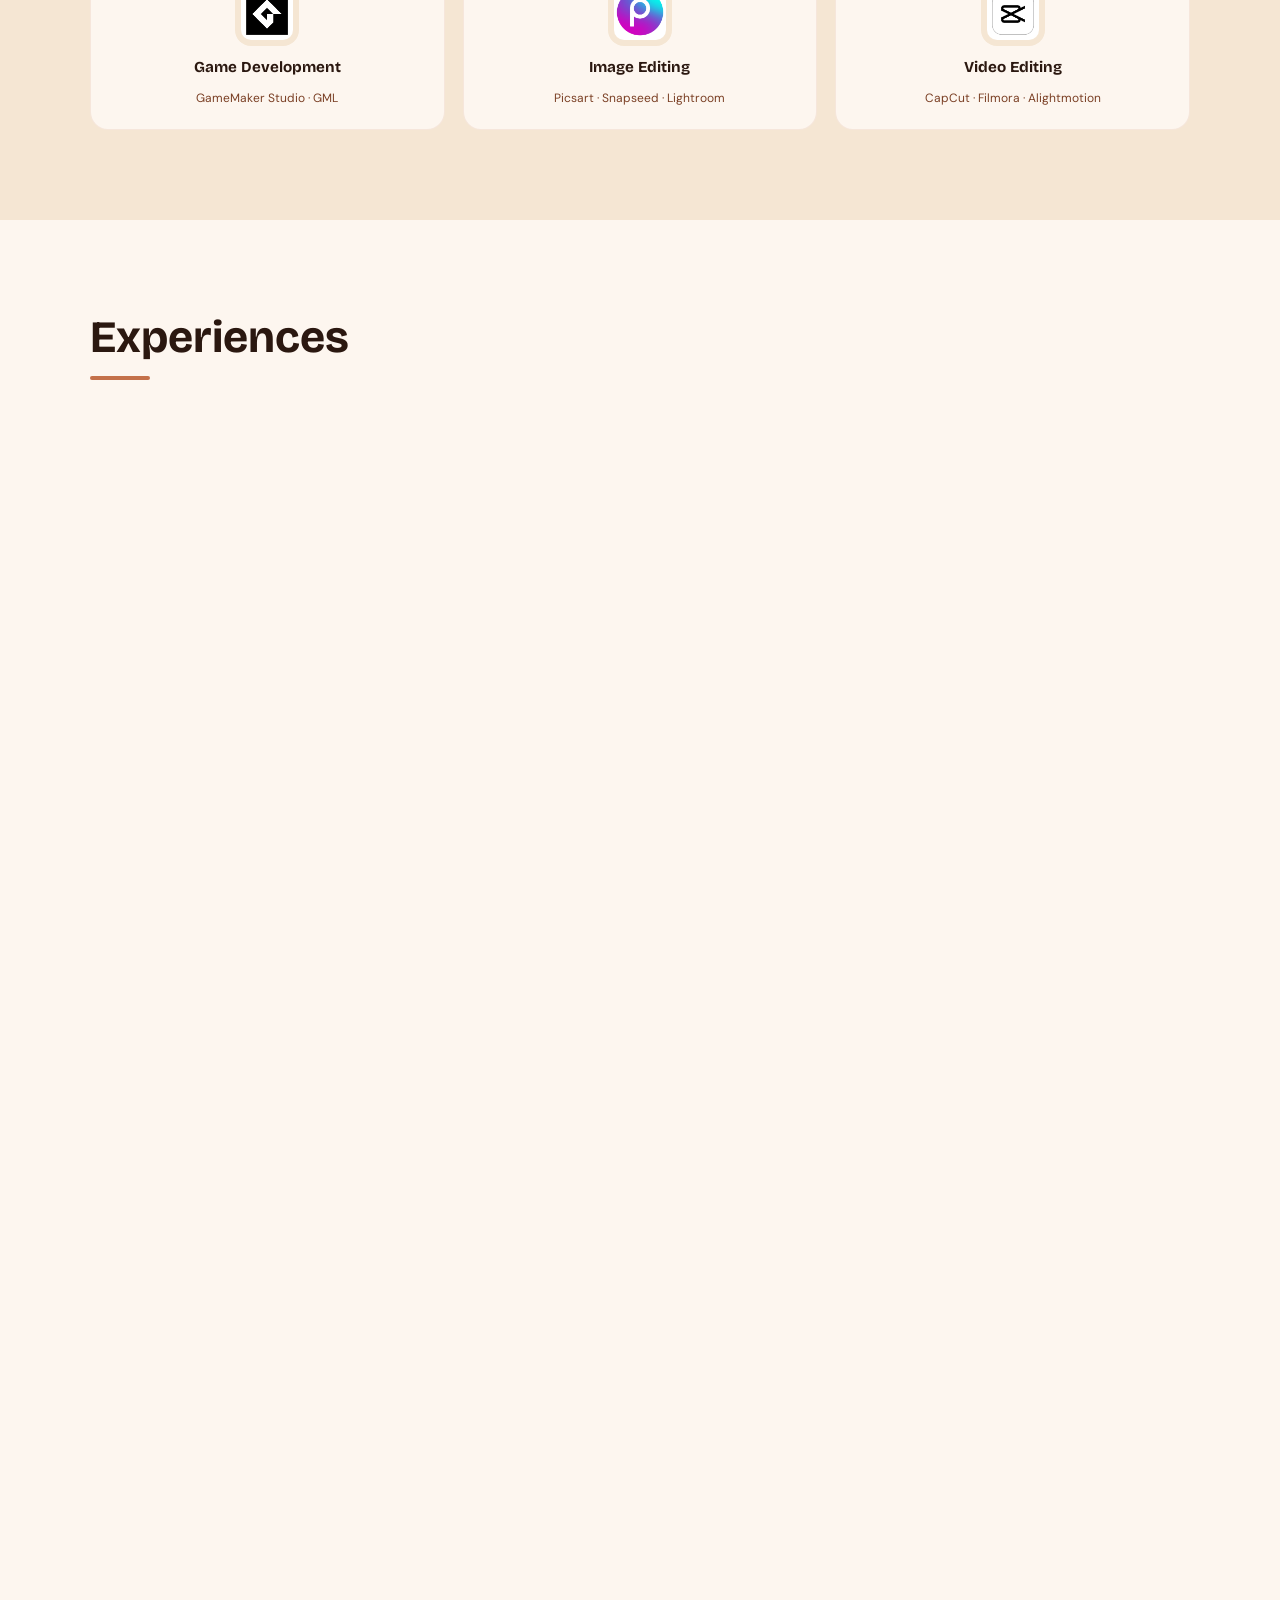
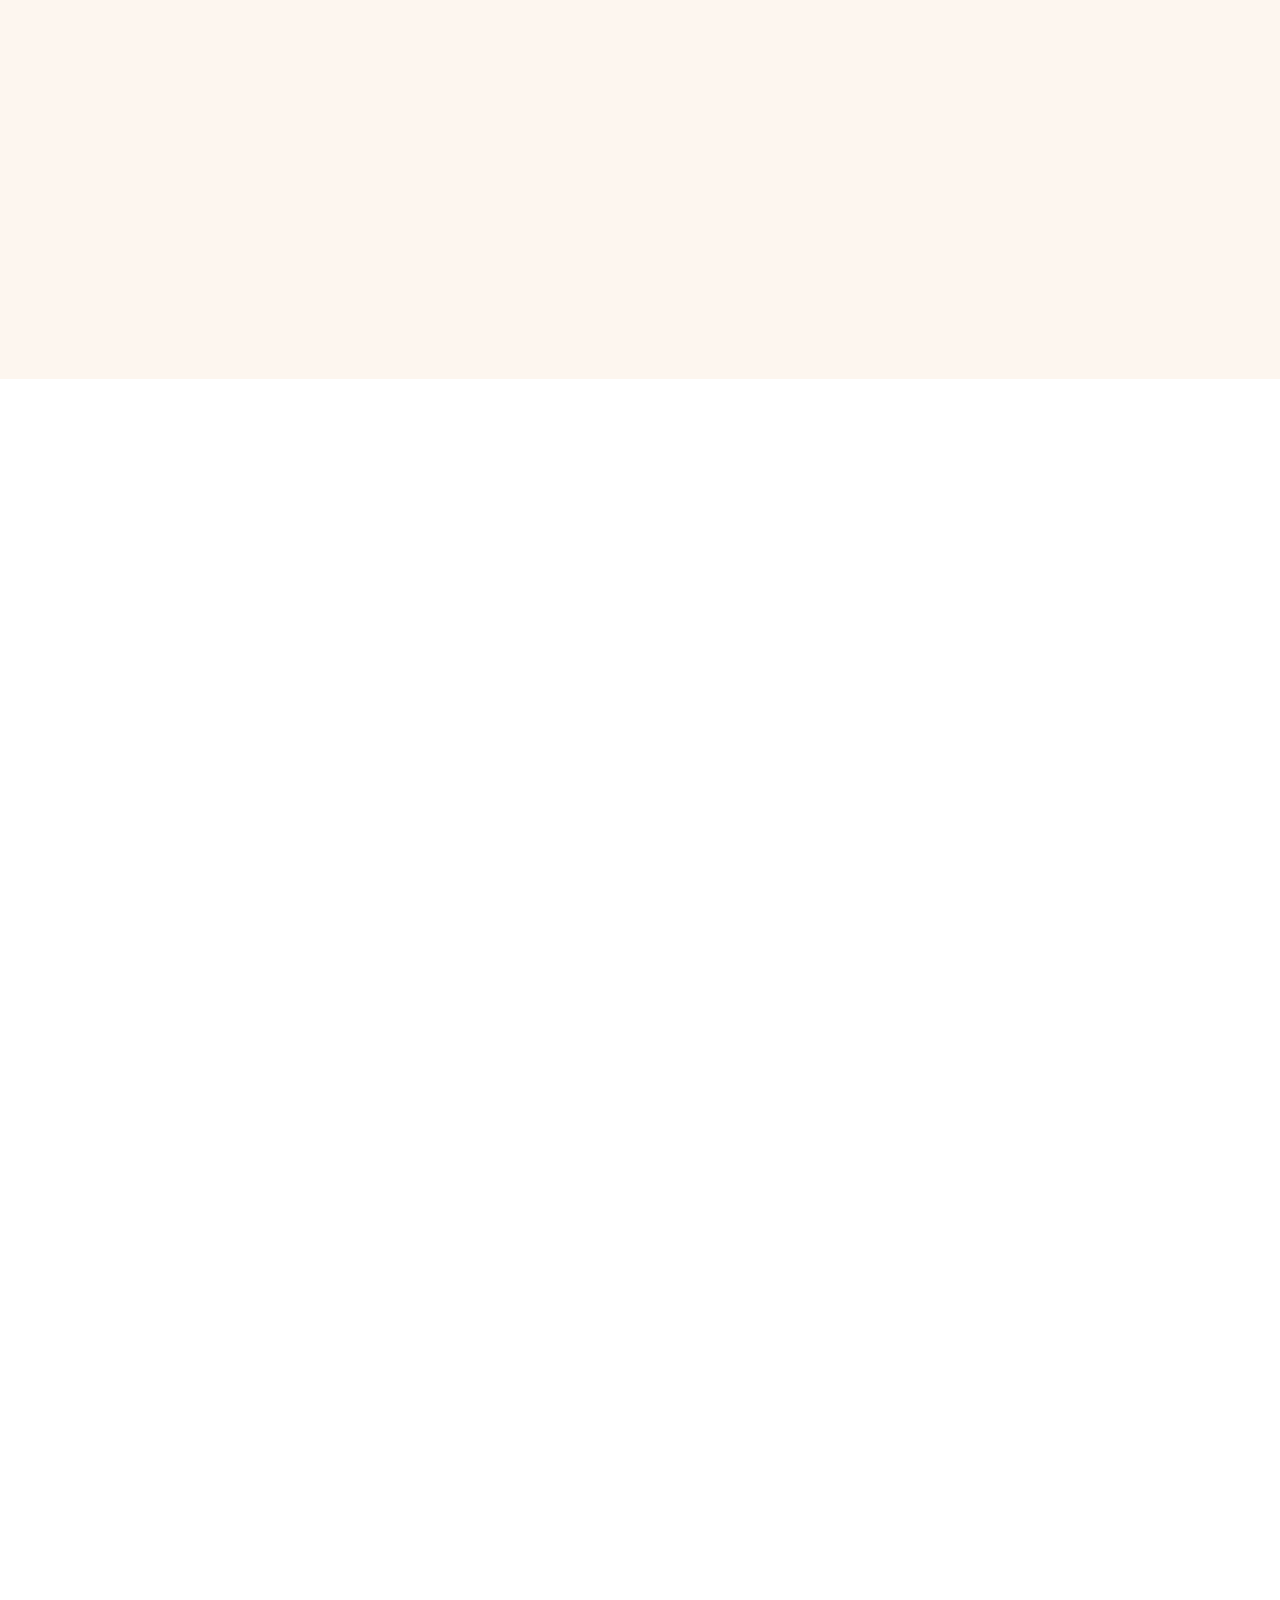
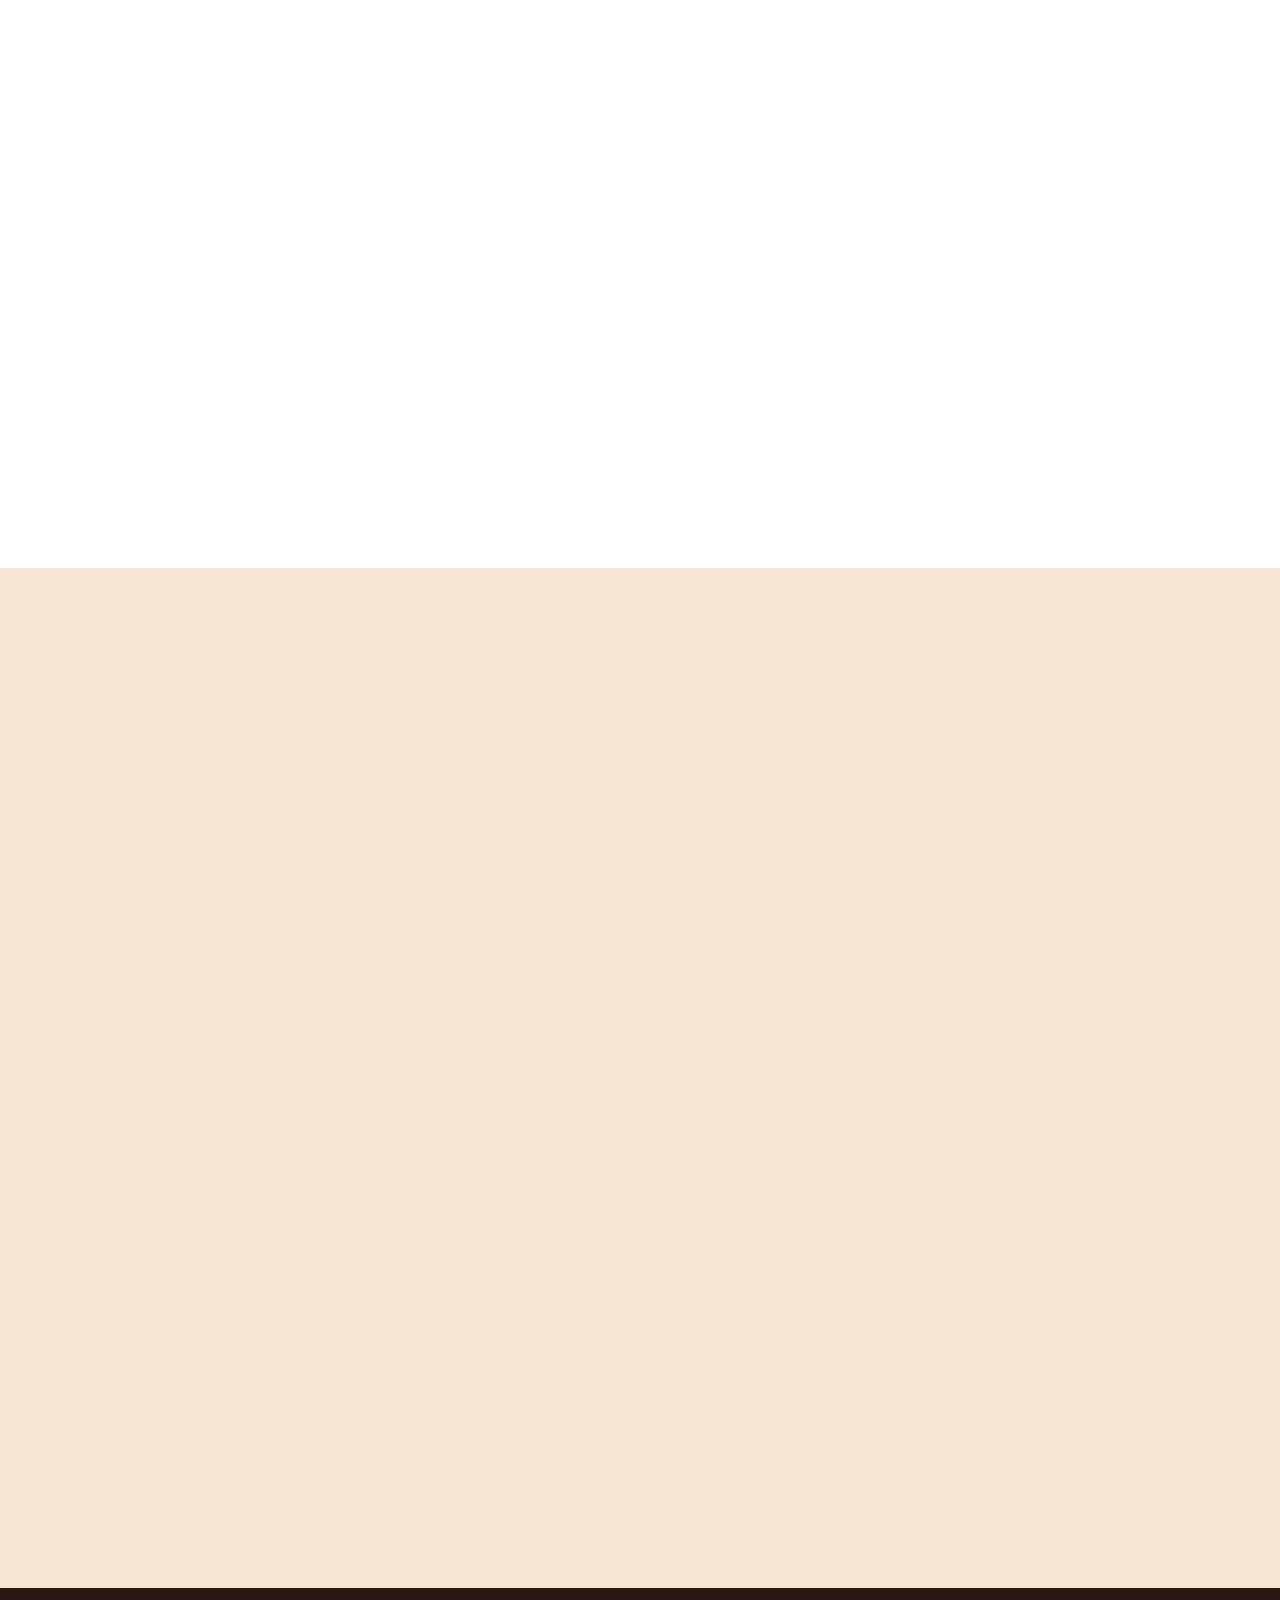
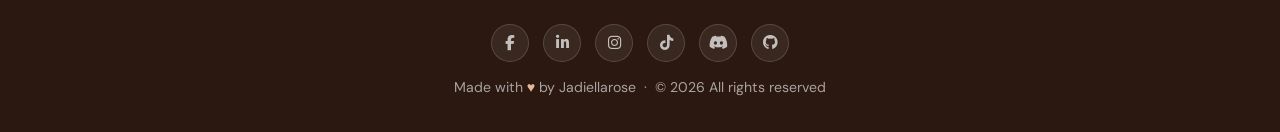
==== commit 2ddd2c99: "Update index.html" ====
--- a/index.html
+++ b/index.html
@@ -251,7 +251,7 @@
     <div class="skills-grid">
       <div class="skill-card reveal reveal-delay-1">
         <div class="skill-card-icon-wrap">
-          <img class="skill-card-icon active" src="assets/applogo/icon-figma.png" alt="Figma" />
+          <img class="skill-card-icon active" src="applogo/icon-figma.png" alt="Figma" />
           <img class="skill-card-icon" src="applogo/icon-canva.png" alt="Canva" />
           <img class="skill-card-icon" src="applogo/icon-picsart.png" alt="Picsart" />
           <img class="skill-card-icon" src="applogo/icon-mockup.png" alt="Mockup" />
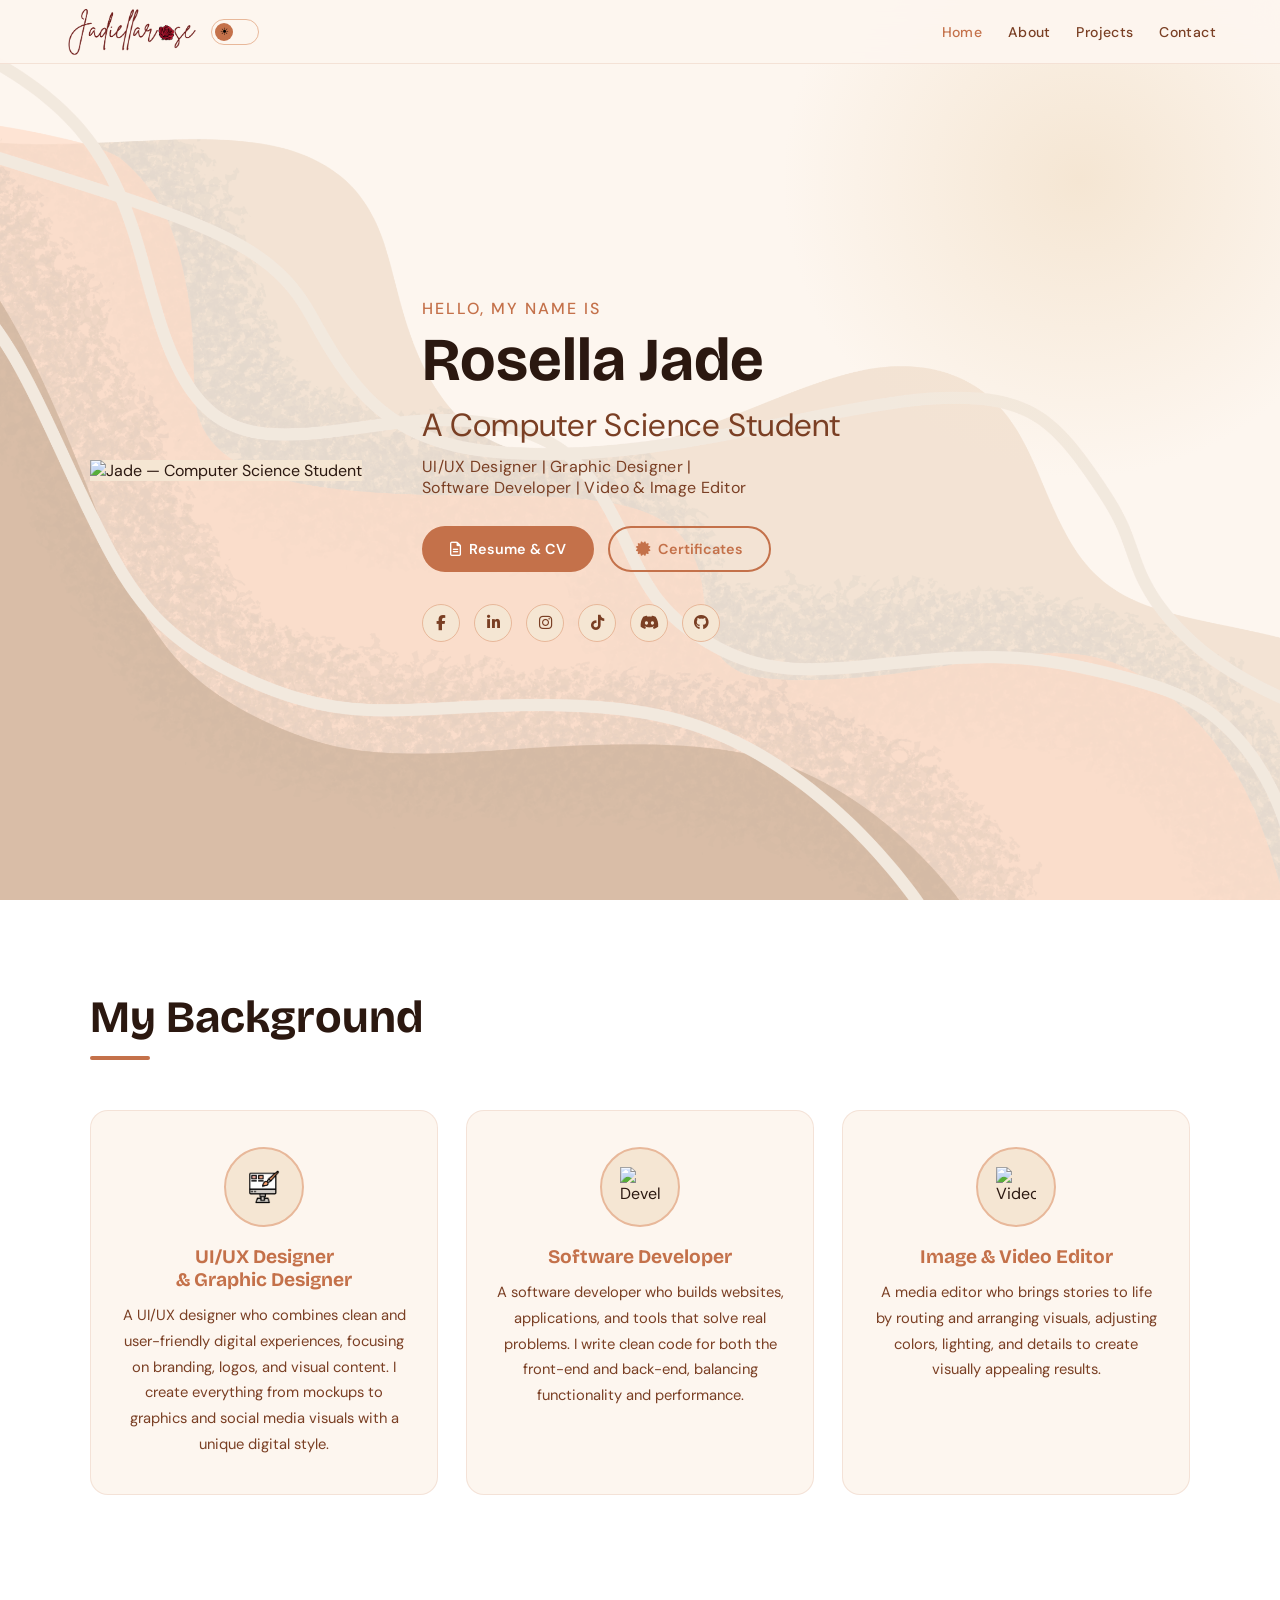
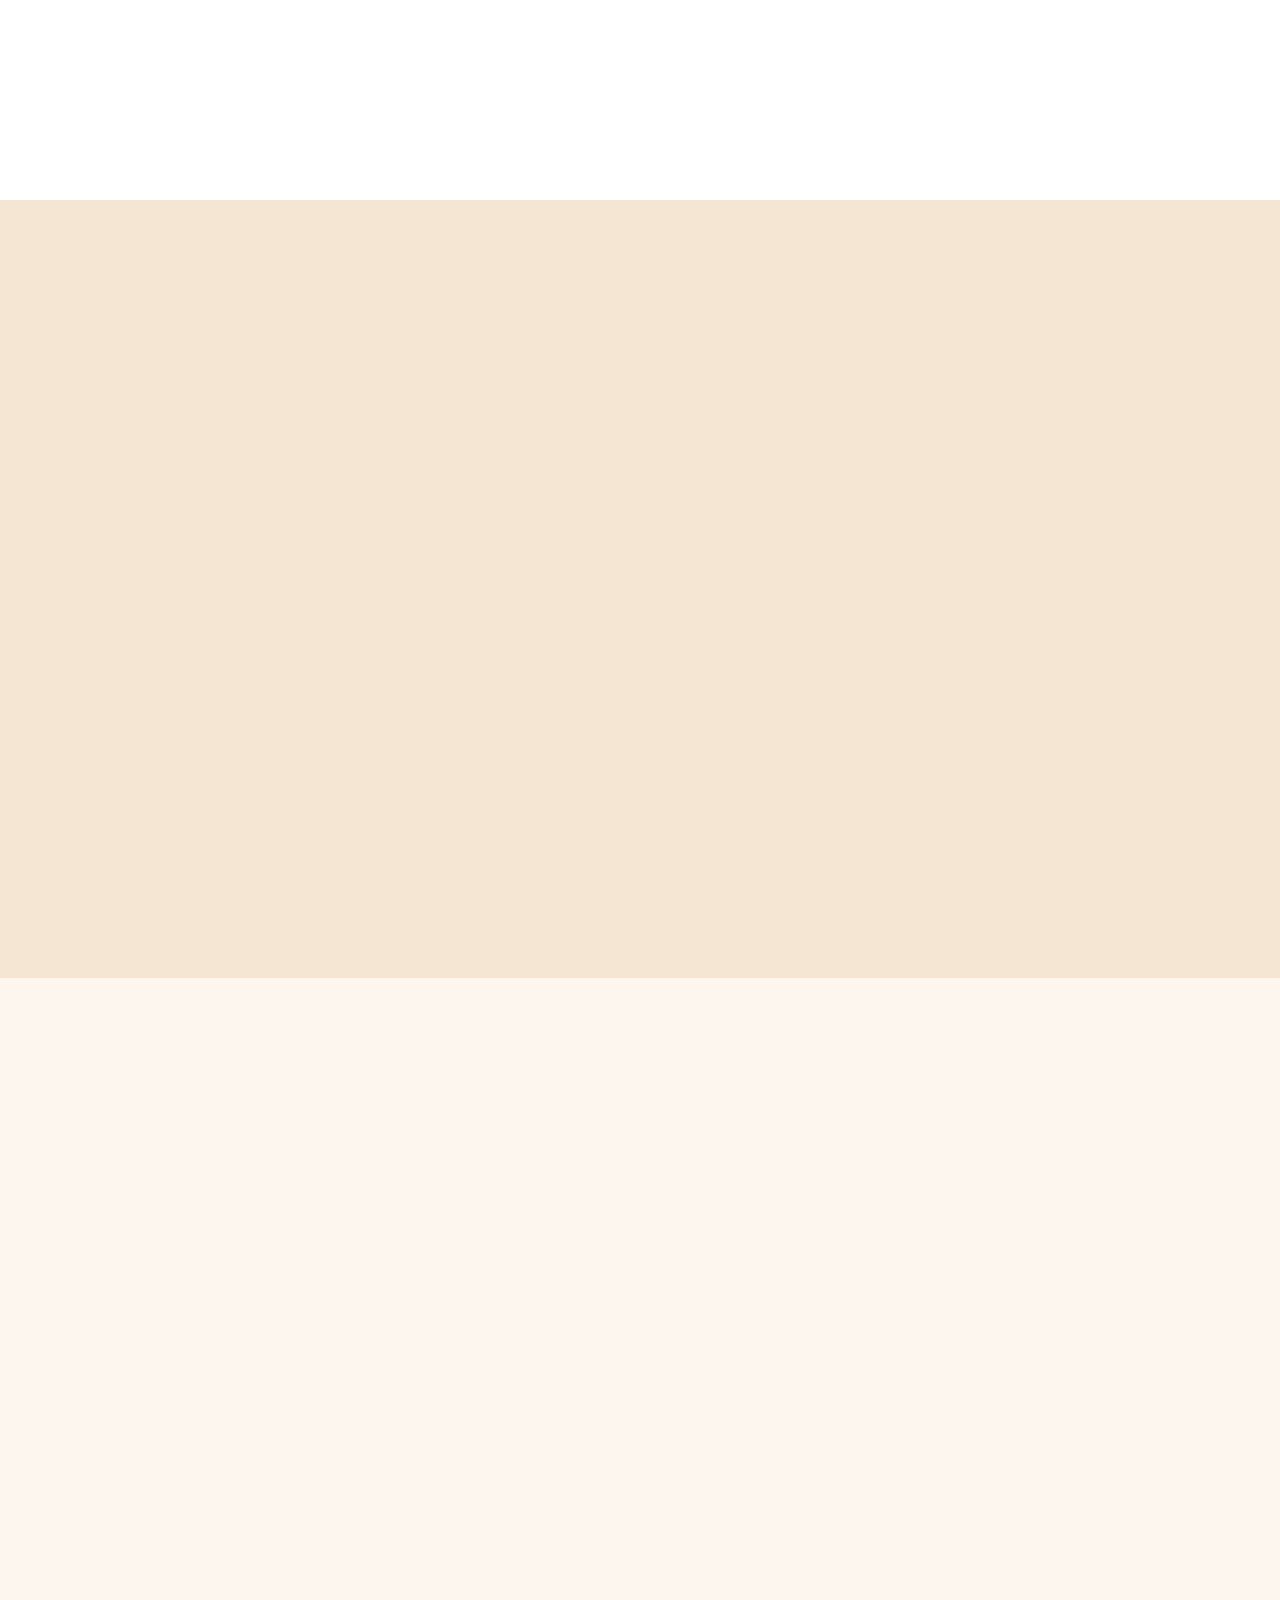
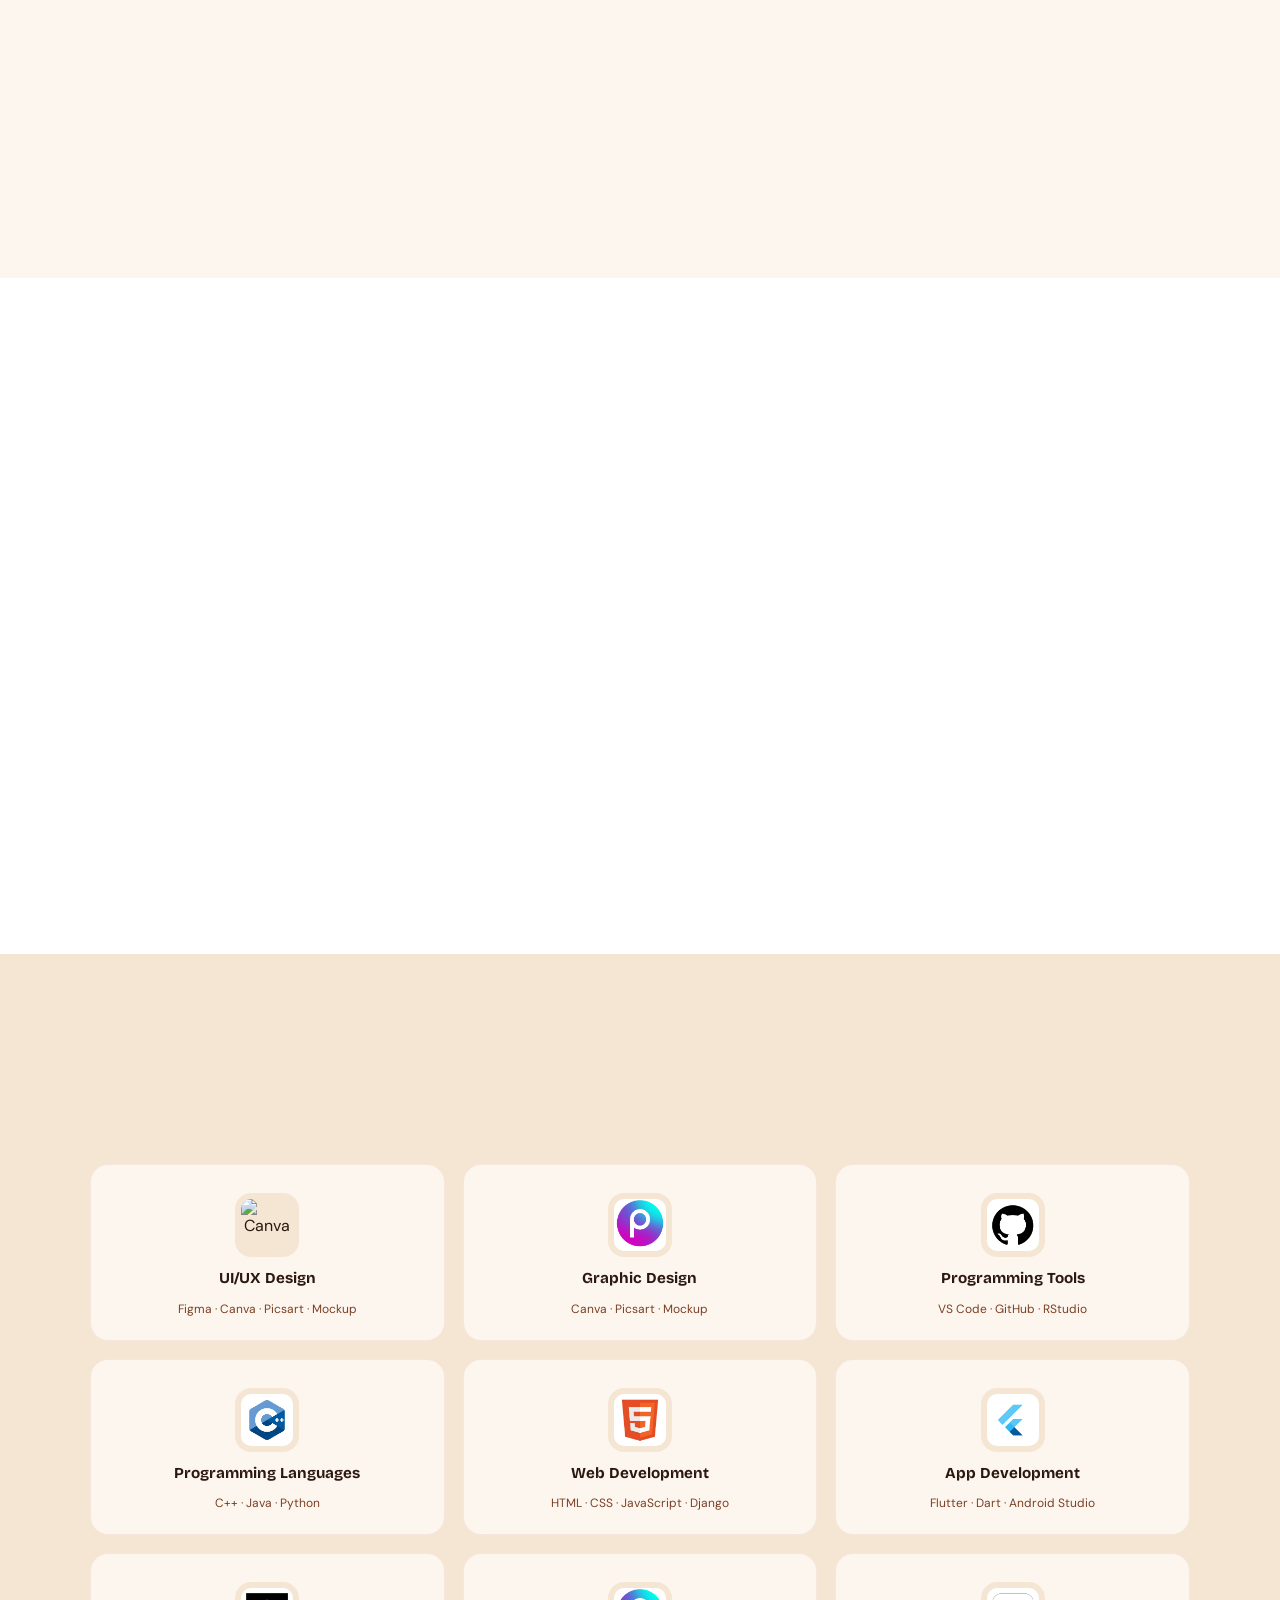
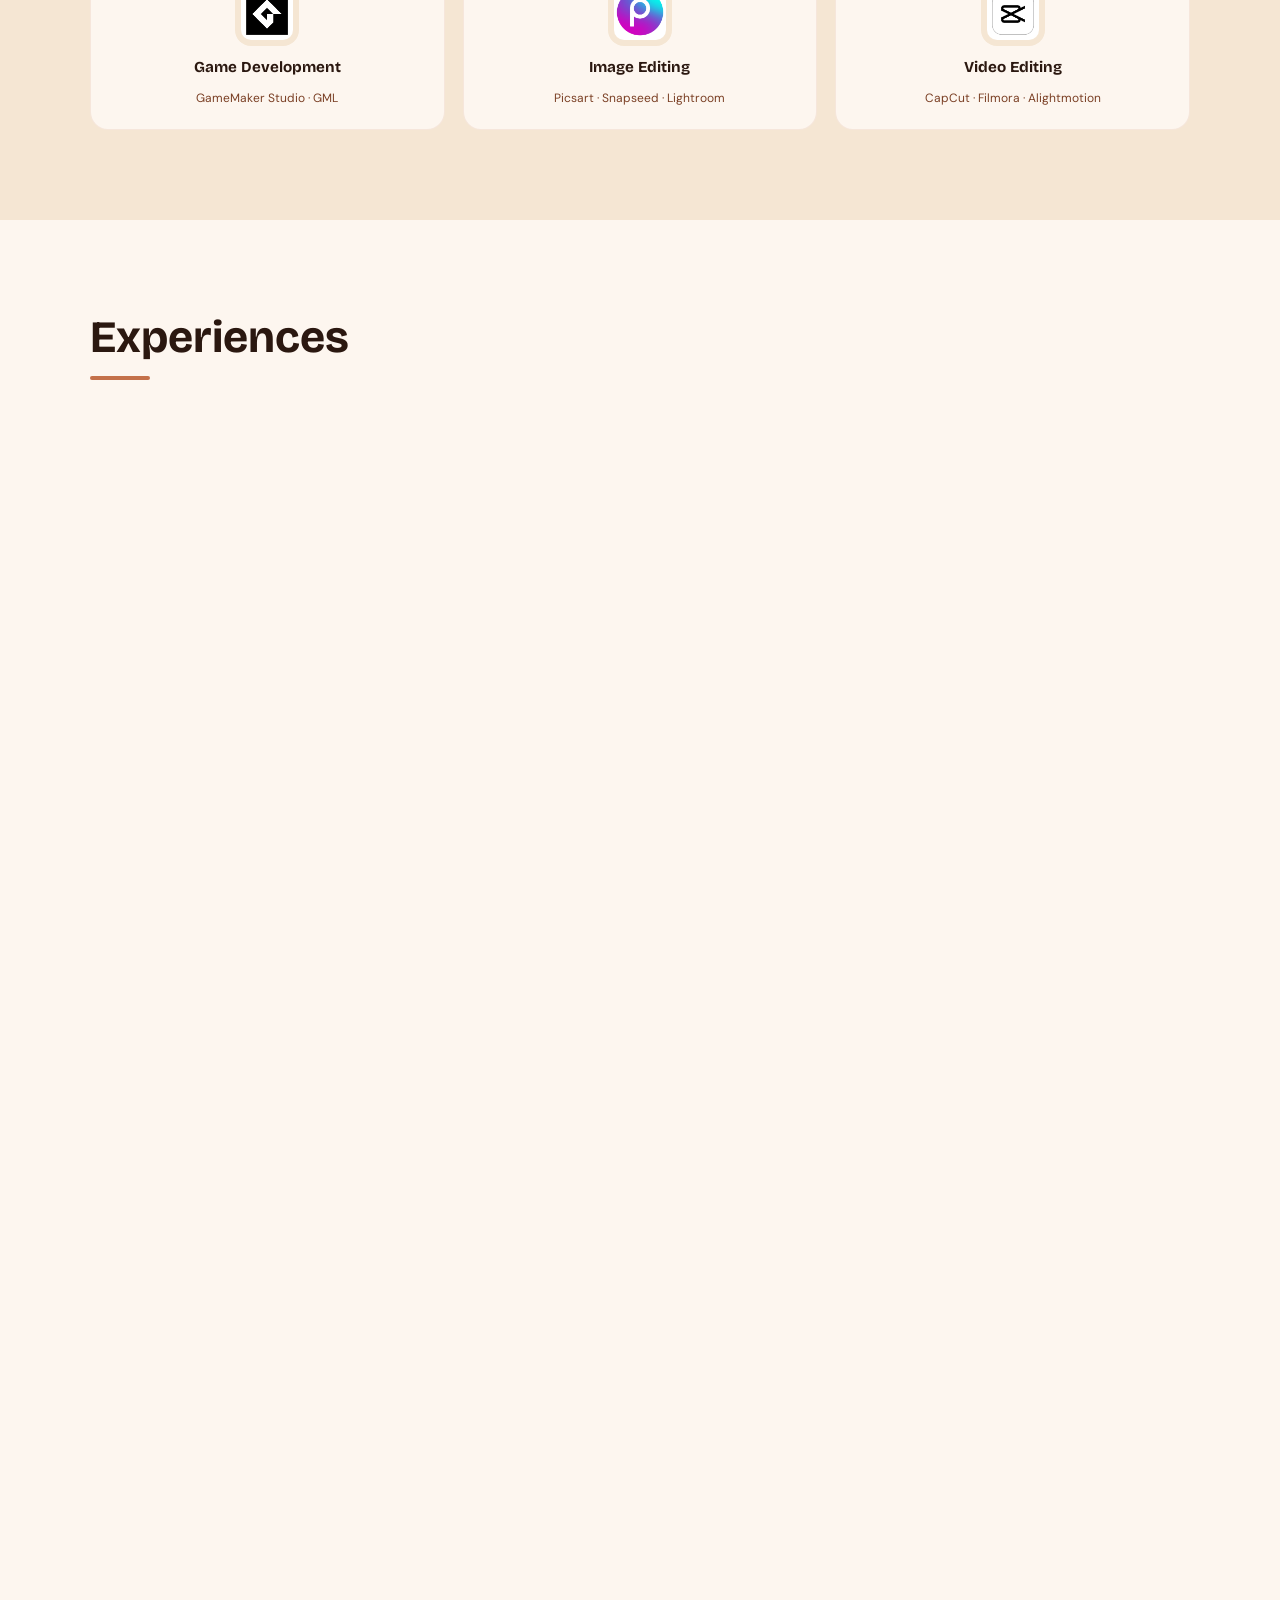
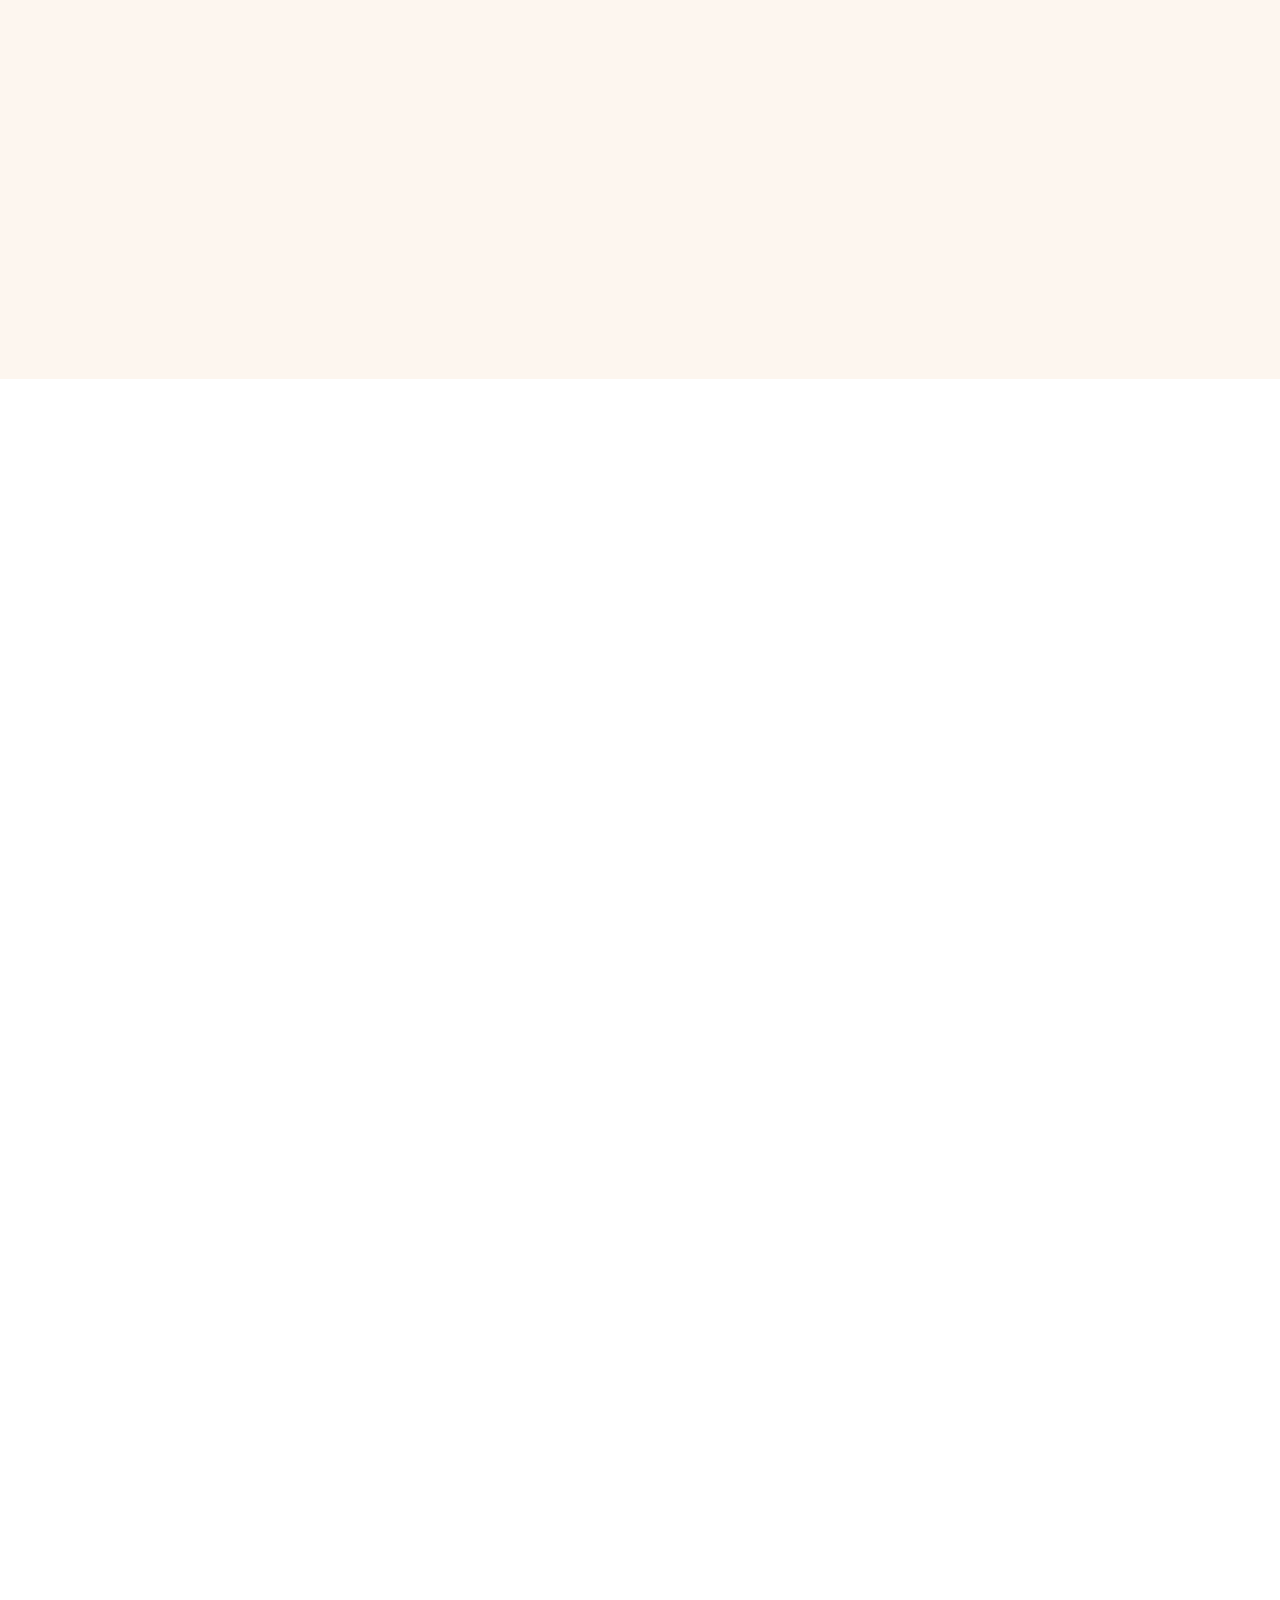
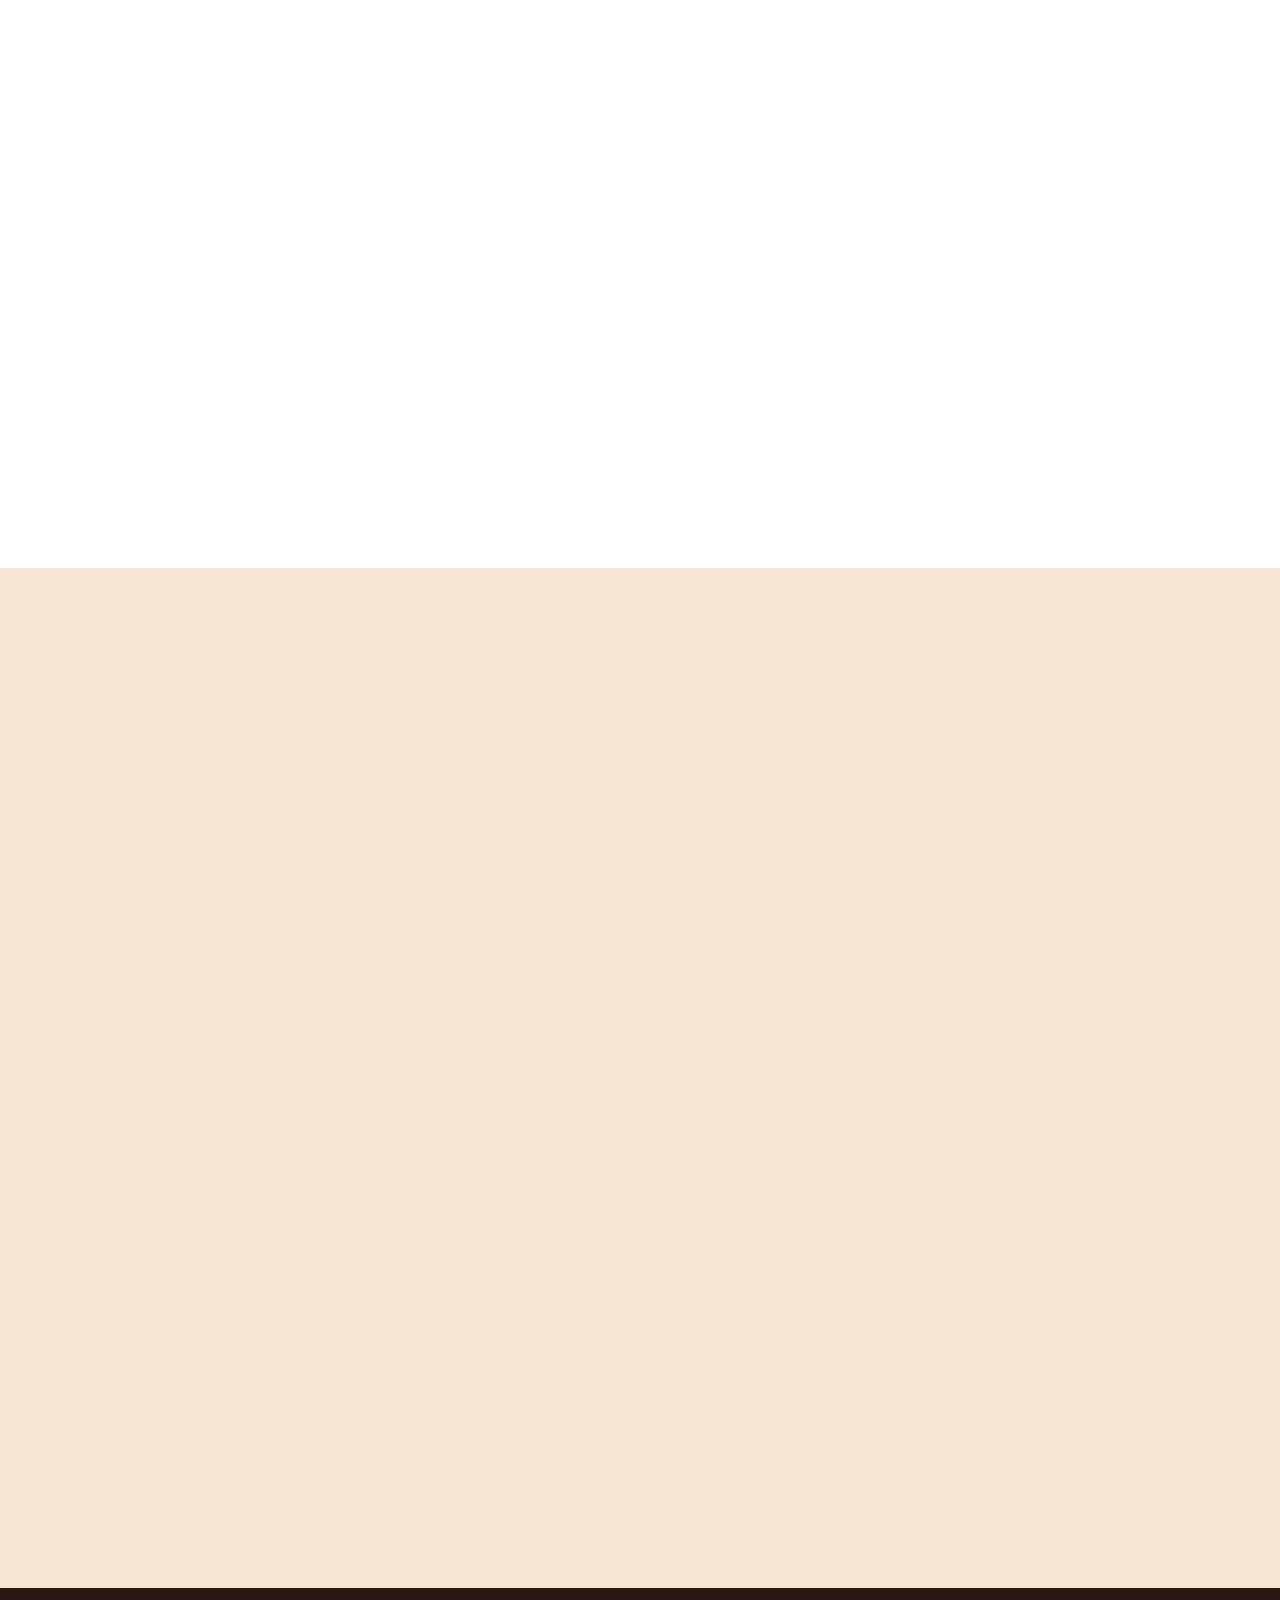
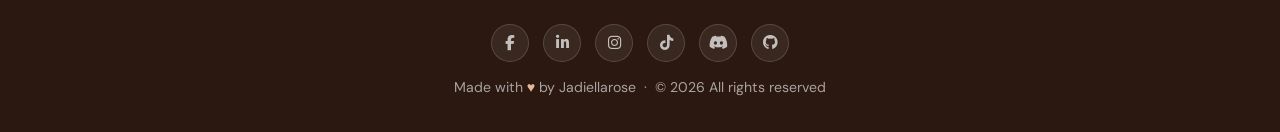
==== commit fd2167d8: "Update resume button text to include 'CV'" ====
--- a/index.html
+++ b/index.html
@@ -65,7 +65,7 @@
 
 <div class="hero-cta">
   <button class="btn btn-primary" id="resumeBtn">
-    <i class="fa-regular fa-file-lines"></i> Resume
+    <i class="fa-regular fa-file-lines"></i> Resume & CV
   </button>
 
   <a href="jadiellarosecertificate.html" 
@@ -715,7 +715,7 @@
 <div class="modal-overlay" id="downloadModal" role="dialog" aria-modal="true" aria-labelledby="modalTitle">
   <div class="modal-box">
     <div class="modal-icon">📄</div>
-    <h2 id="modalTitle">Download Resume?</h2>
+    <h2 id="modalTitle">Download Resume and CV?</h2>
     <p>Would you like to download this file to your device?</p>
     <div class="modal-actions">
       <button class="btn btn-ghost" id="modalCancel">Cancel</button>
@@ -727,6 +727,7 @@
 </div>
  
 <a id="resumeDownloadLink" href="Rosella Jade Asetre Ricafort - Resume.pdf" download="Jade_Resume.pdf" style="display:none;"></a>
+  <a id="resumeDownloadLink" href="Rosella Jade Asetre Ricafort - Curriculum Vitae.pdf" download="Jade_Resume.pdf" style="display:none;"></a>
  
 <button id="scrollTop" aria-label="Scroll to top">
   <i class="fa-solid fa-chevron-up"></i>
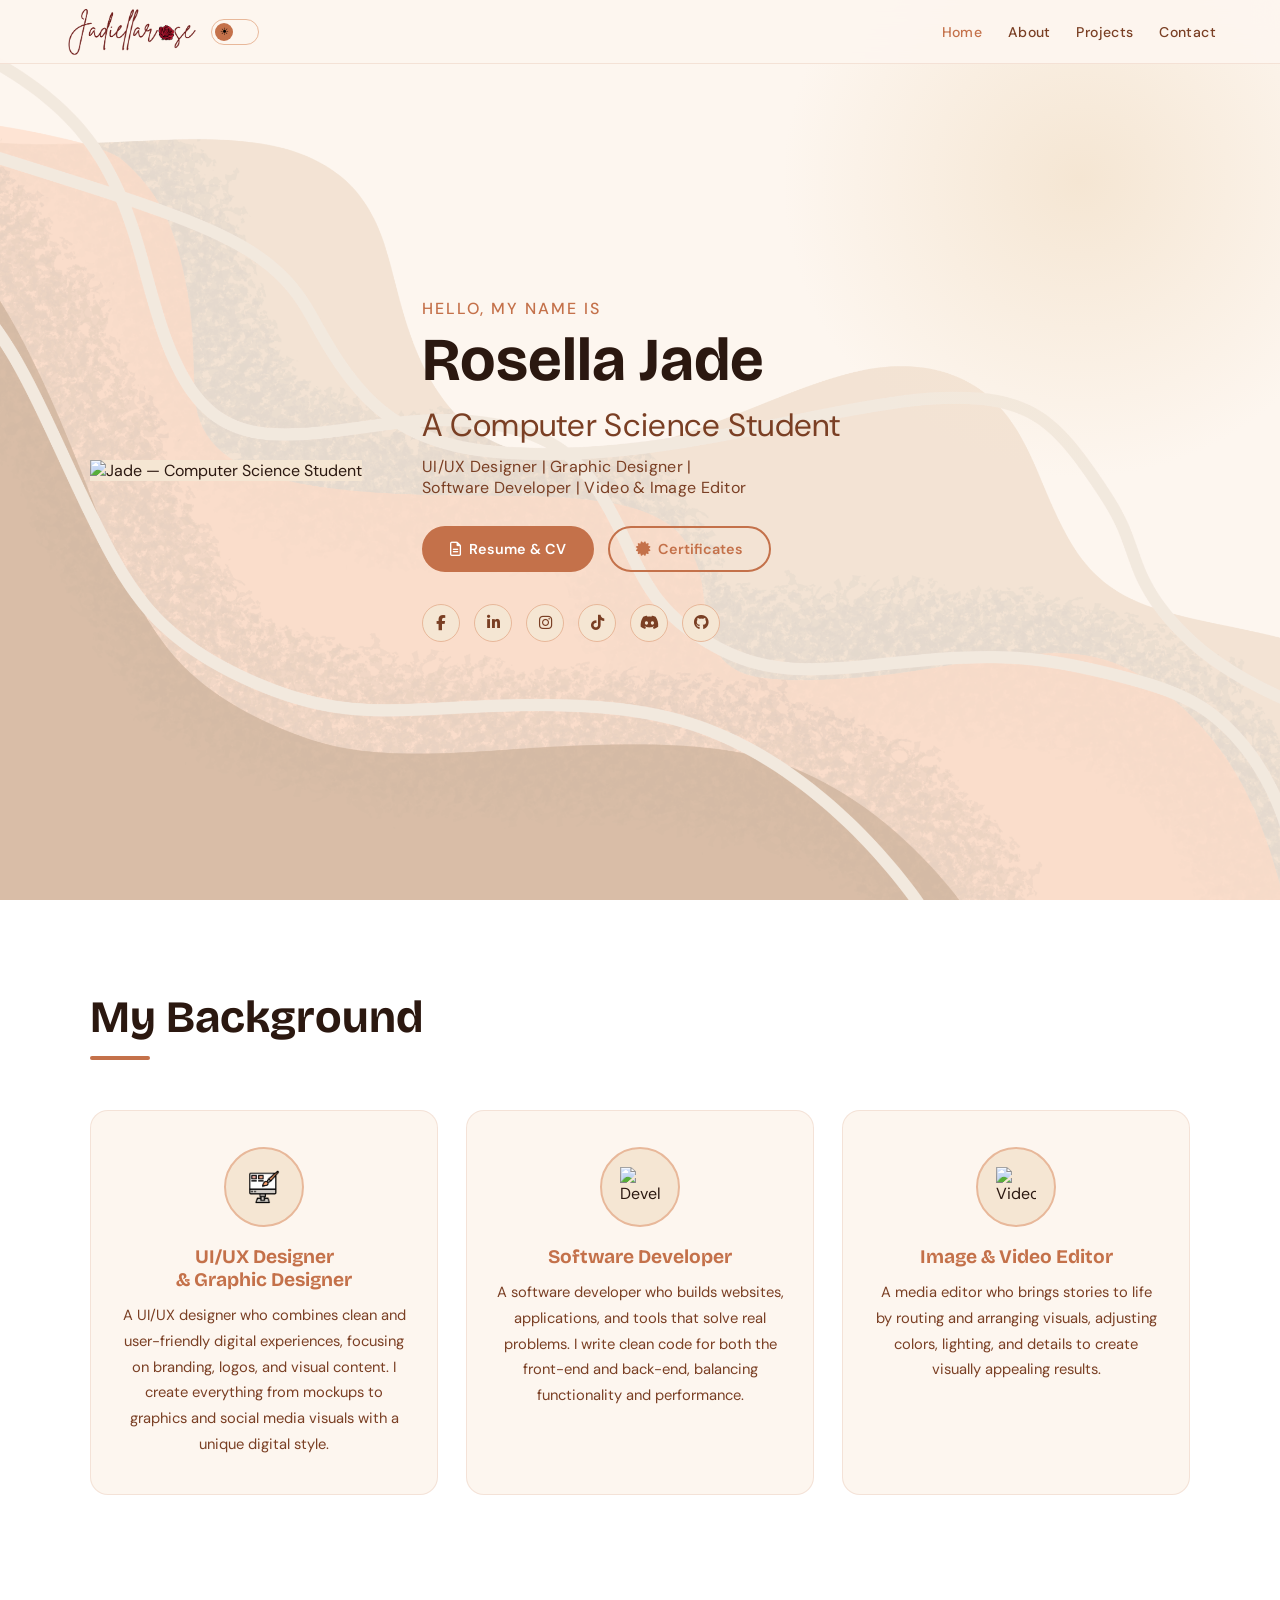
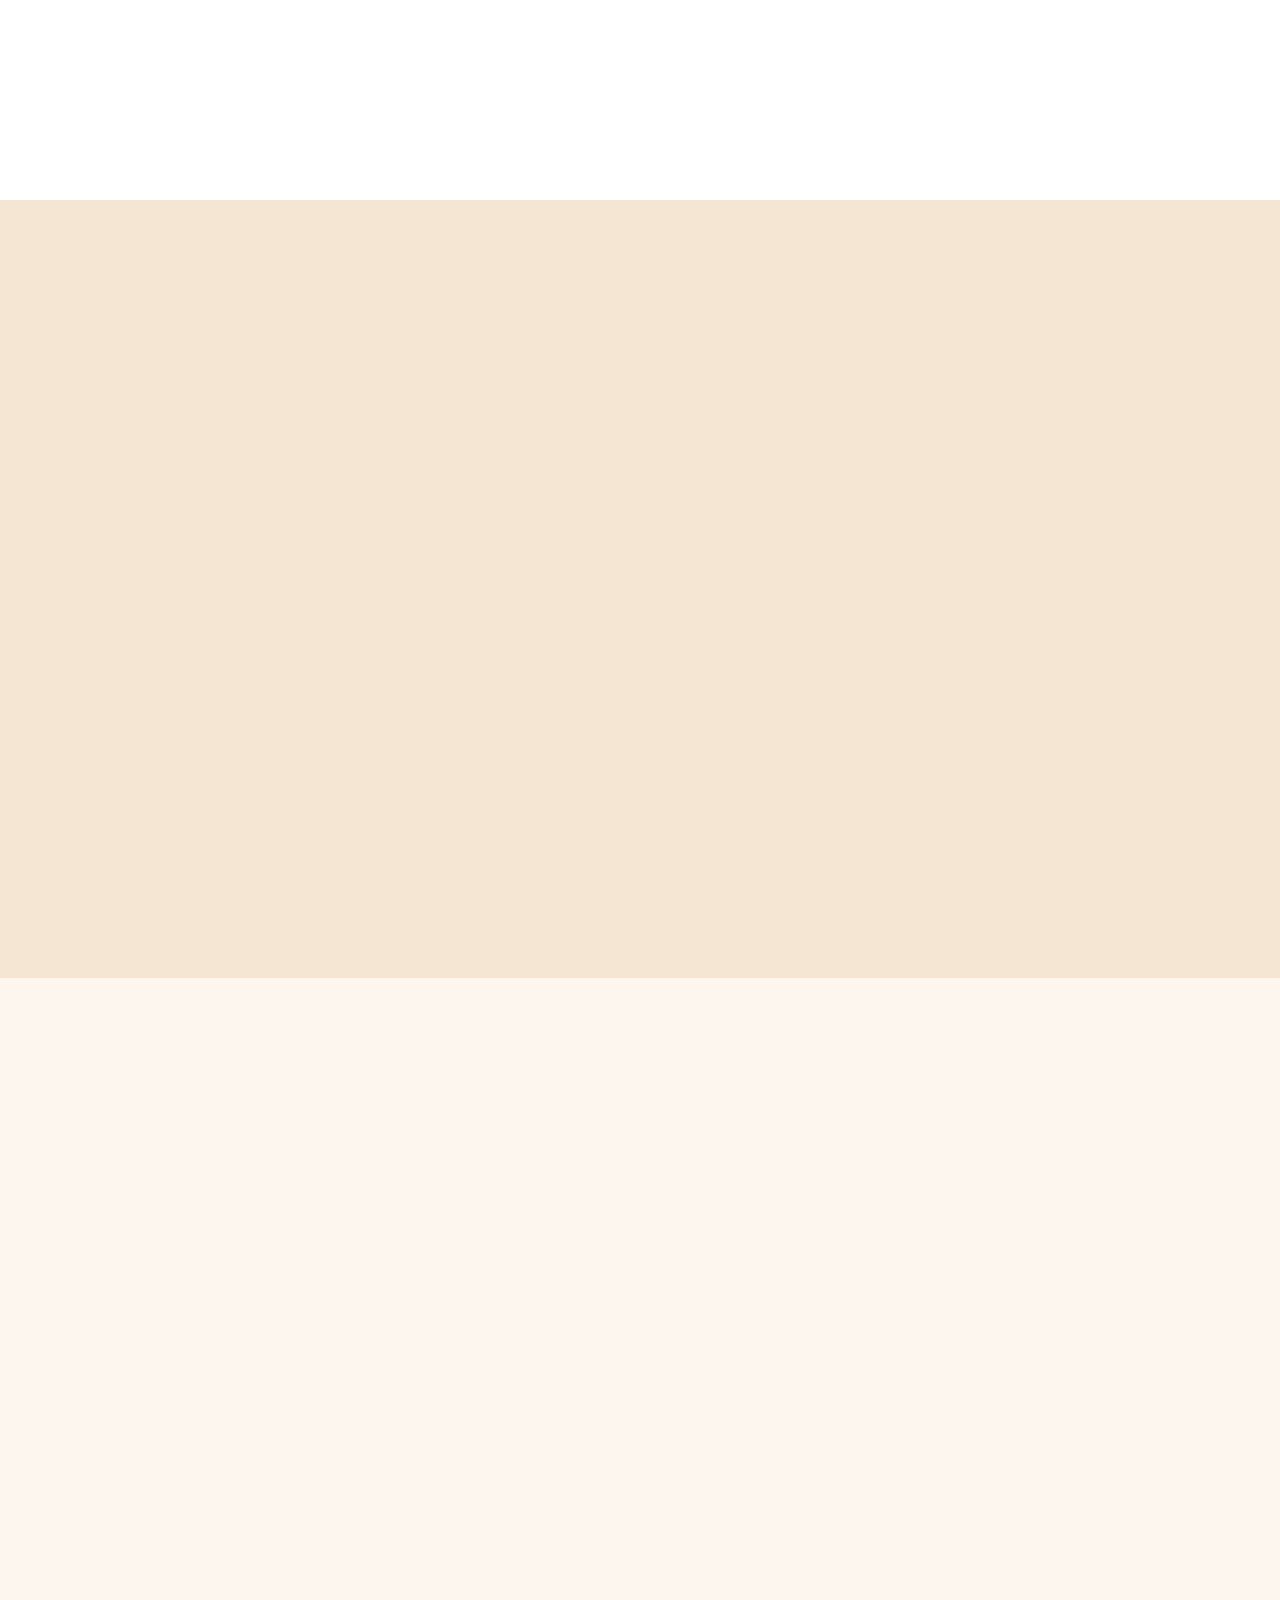
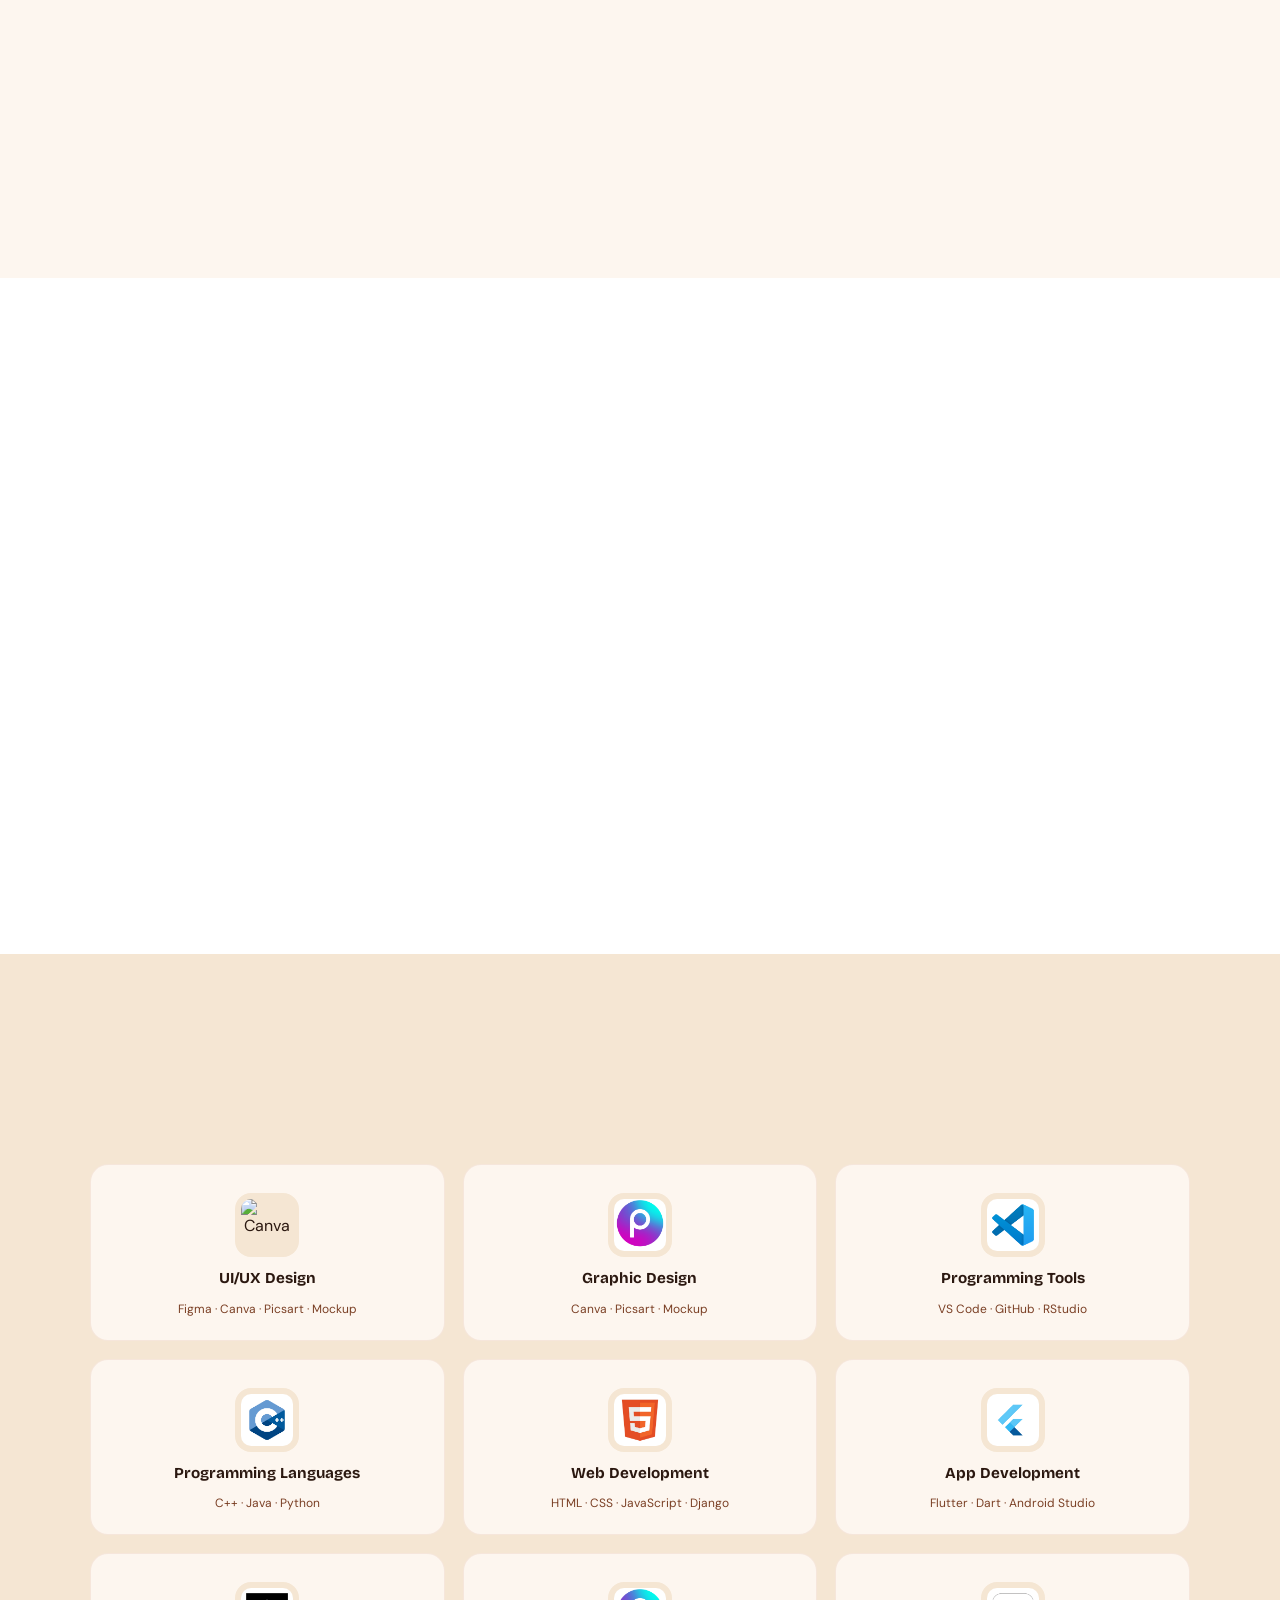
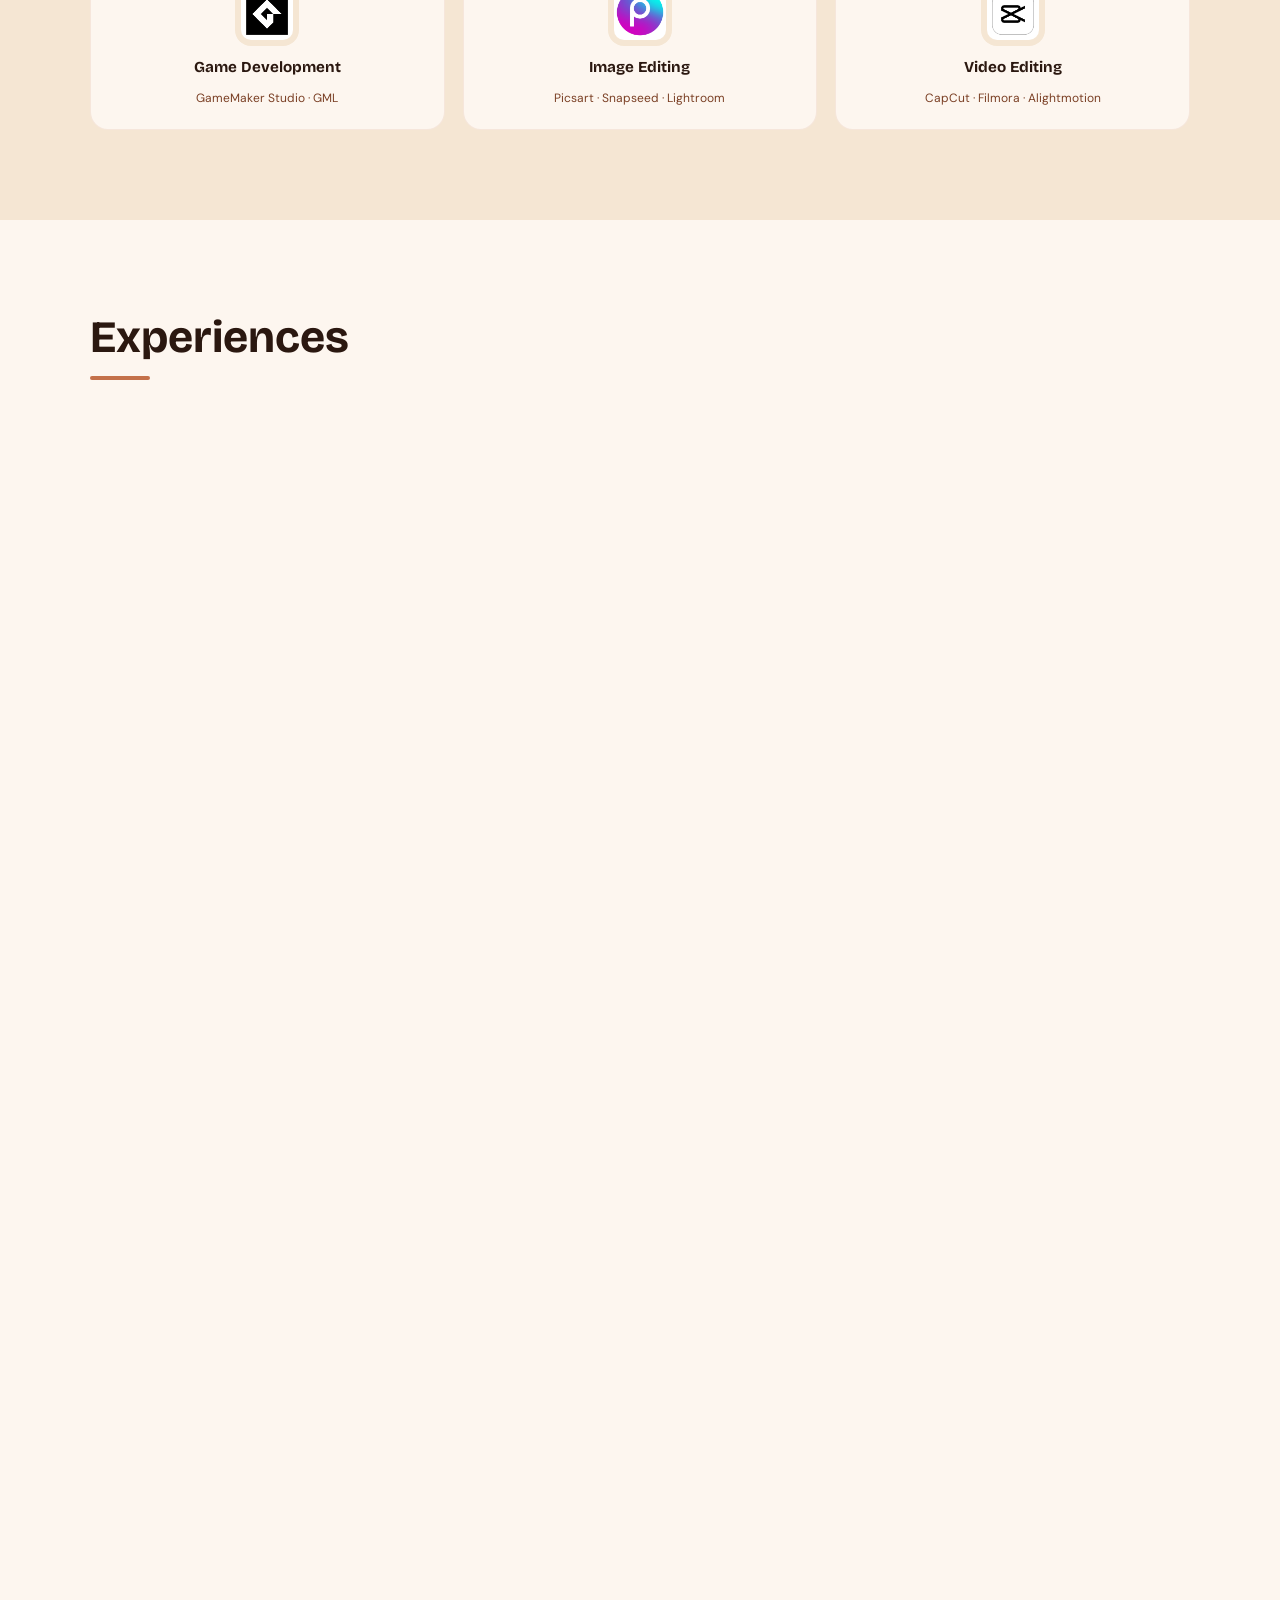
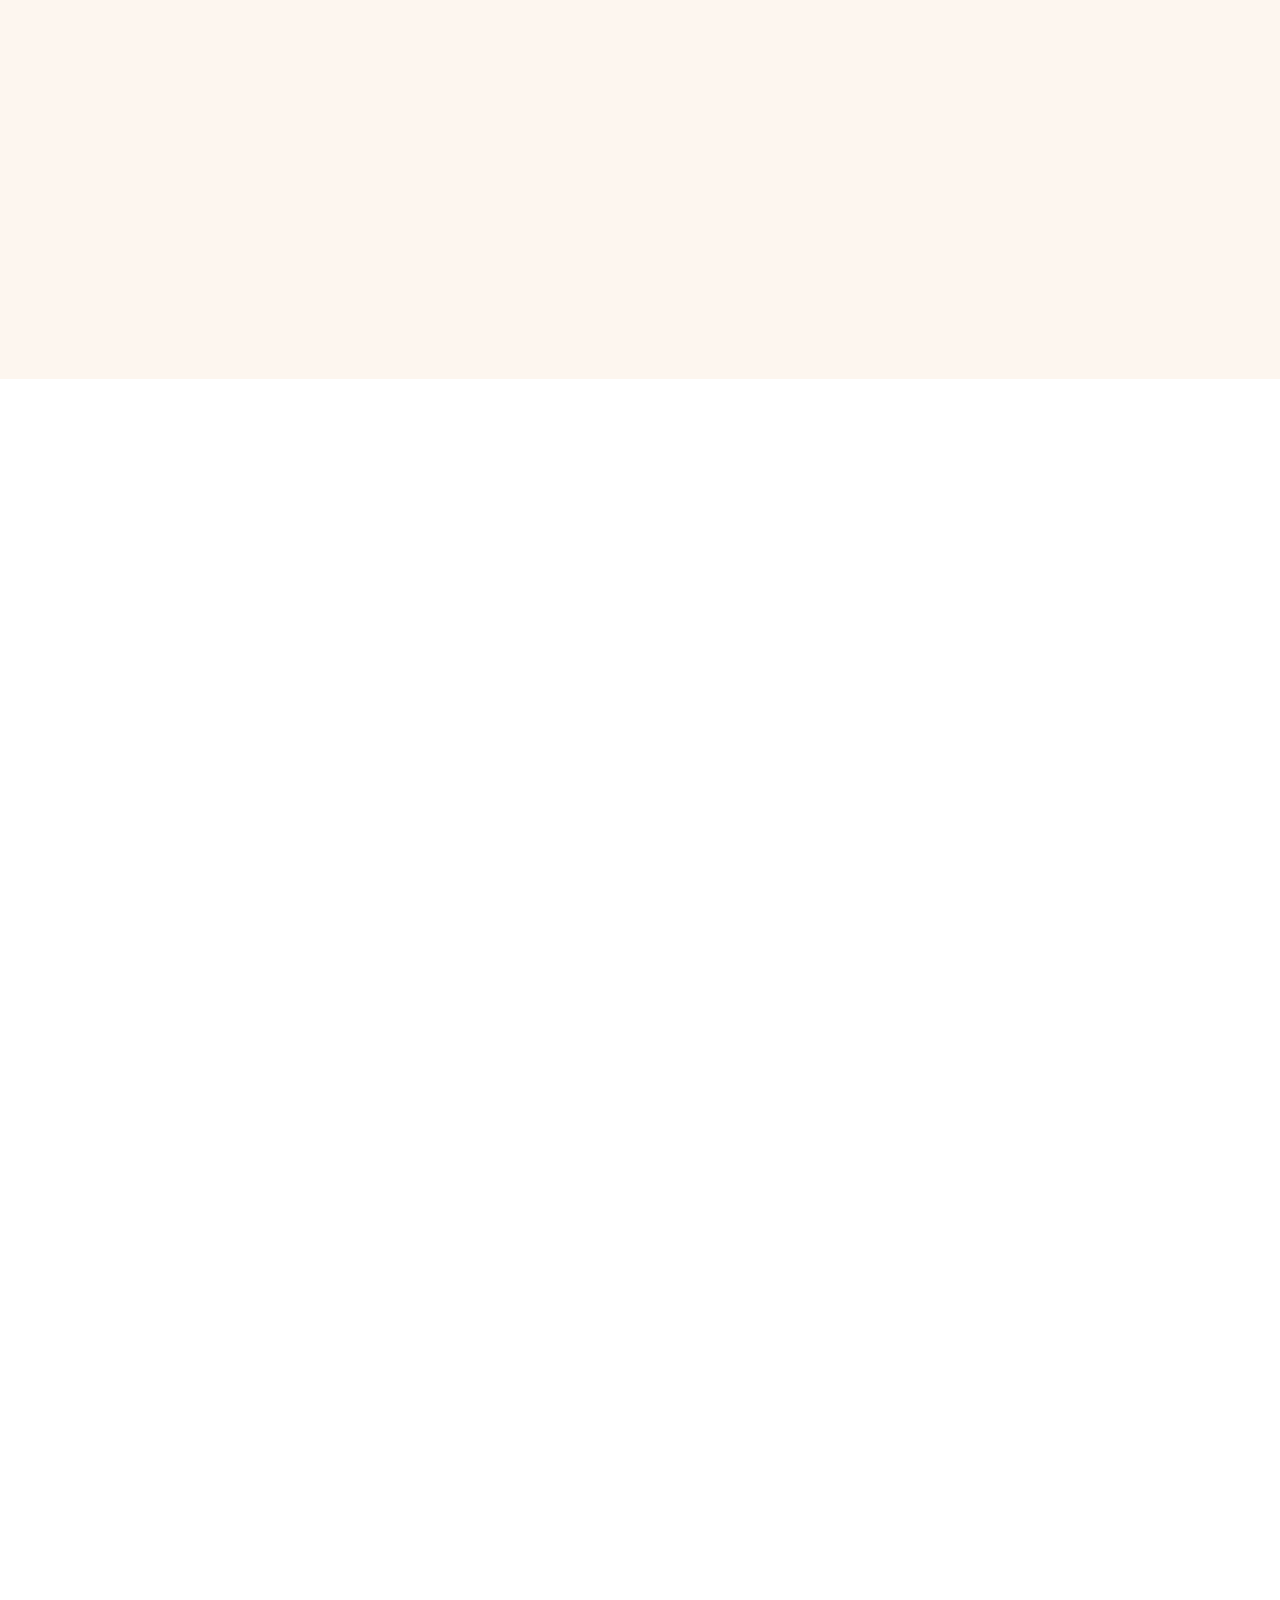
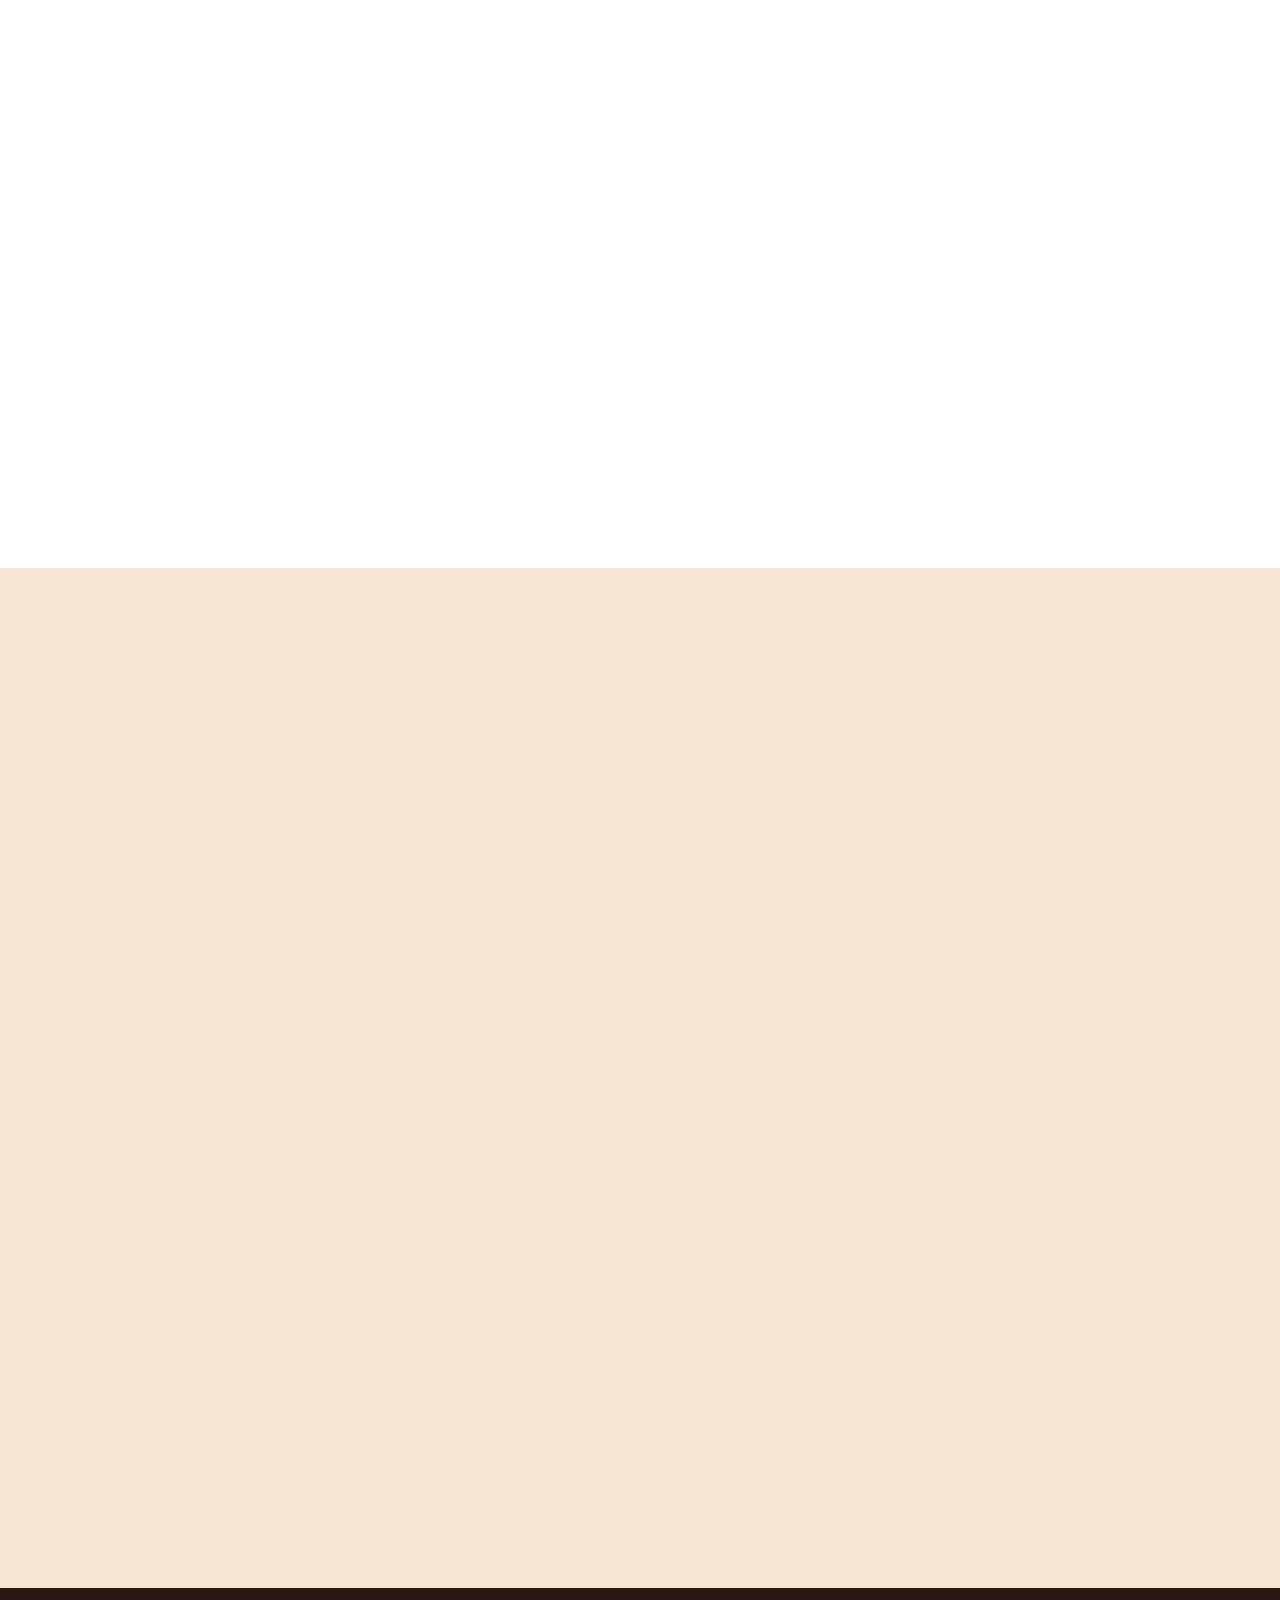
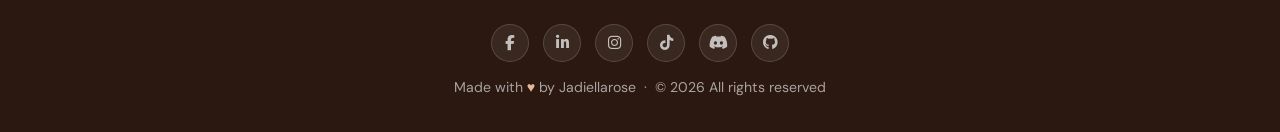
==== commit 7545073b: "Update index.html" ====
--- a/index.html
+++ b/index.html
@@ -716,7 +716,8 @@
   <div class="modal-box">
     <div class="modal-icon">📄</div>
     <h2 id="modalTitle">Download Resume and CV?</h2>
-    <p>Would you like to download this file to your device?</p>
+    <p>Would you like to download these files to your device?</p>
+    
     <div class="modal-actions">
       <button class="btn btn-ghost" id="modalCancel">Cancel</button>
       <button class="btn btn-primary" id="modalConfirm">
@@ -725,9 +726,17 @@
     </div>
   </div>
 </div>
- 
-<a id="resumeDownloadLink" href="Rosella Jade Asetre Ricafort - Resume.pdf" download="Jade_Resume.pdf" style="display:none;"></a>
-  <a id="resumeDownloadLink" href="Rosella Jade Asetre Ricafort - Curriculum Vitae.pdf" download="Jade_Resume.pdf" style="display:none;"></a>
+
+<!-- Hidden download links -->
+<a id="resumeDownloadLink"
+   href="Rosella Jade Asetre Ricafort - Resume.pdf"
+   download="Jade_Resume.pdf"
+   style="display:none;"></a>
+
+<a id="cvDownloadLink"
+   href="Rosella Jade Asetre Ricafort - Curriculum Vitae.pdf"
+   download="Jade_CV.pdf"
+   style="display:none;"></a>
  
 <button id="scrollTop" aria-label="Scroll to top">
   <i class="fa-solid fa-chevron-up"></i>
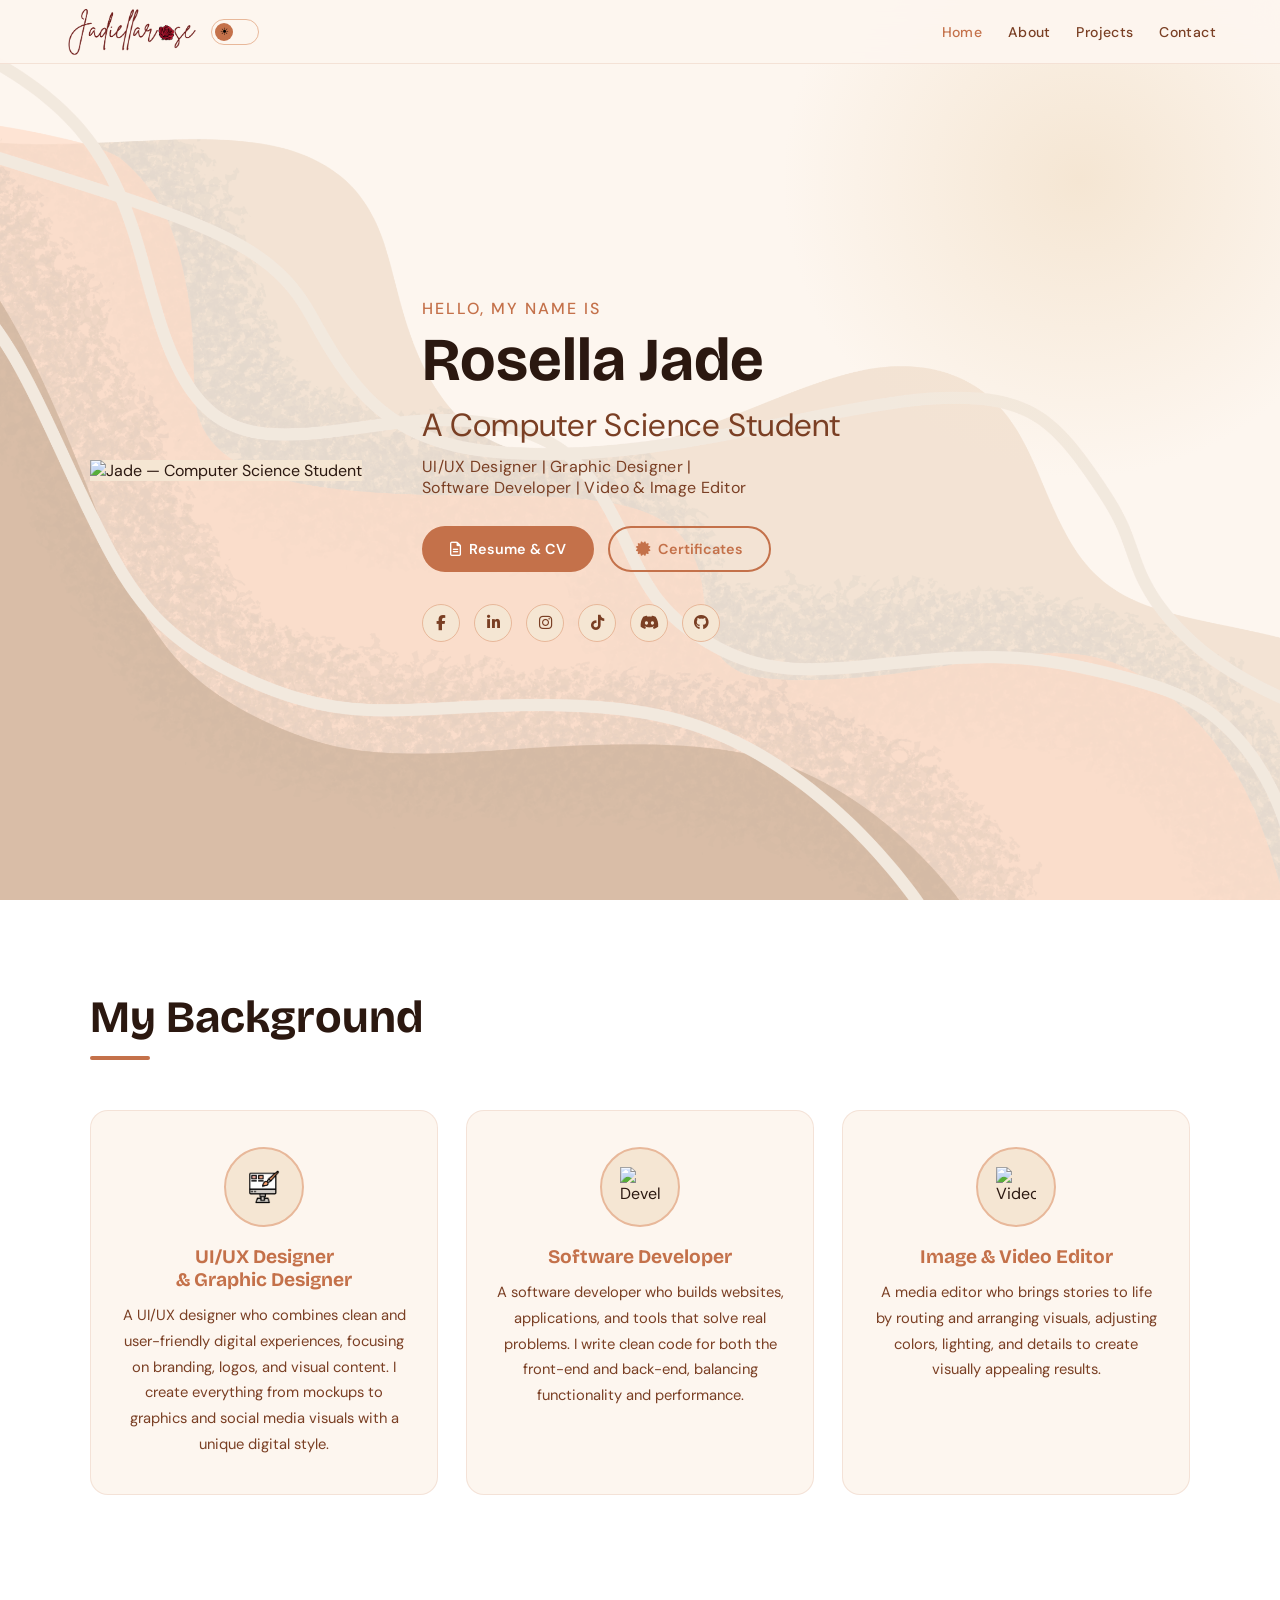
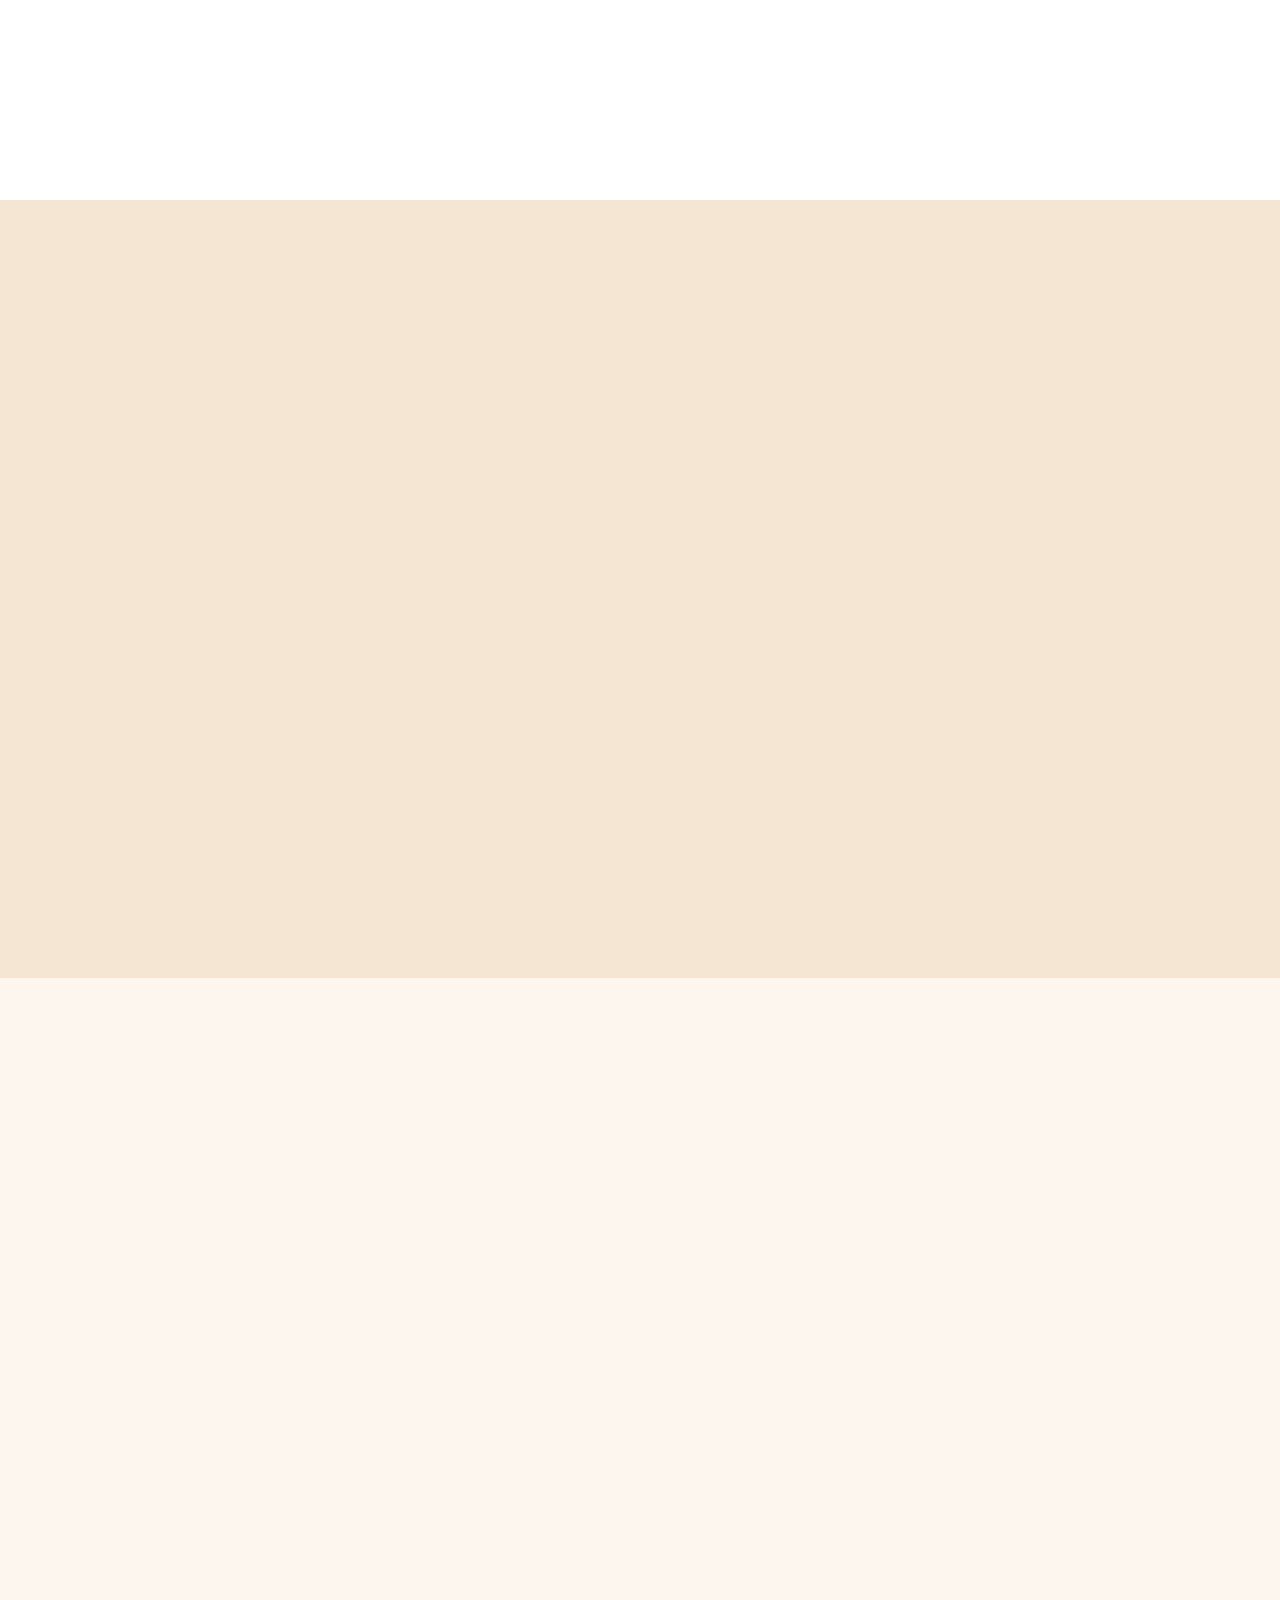
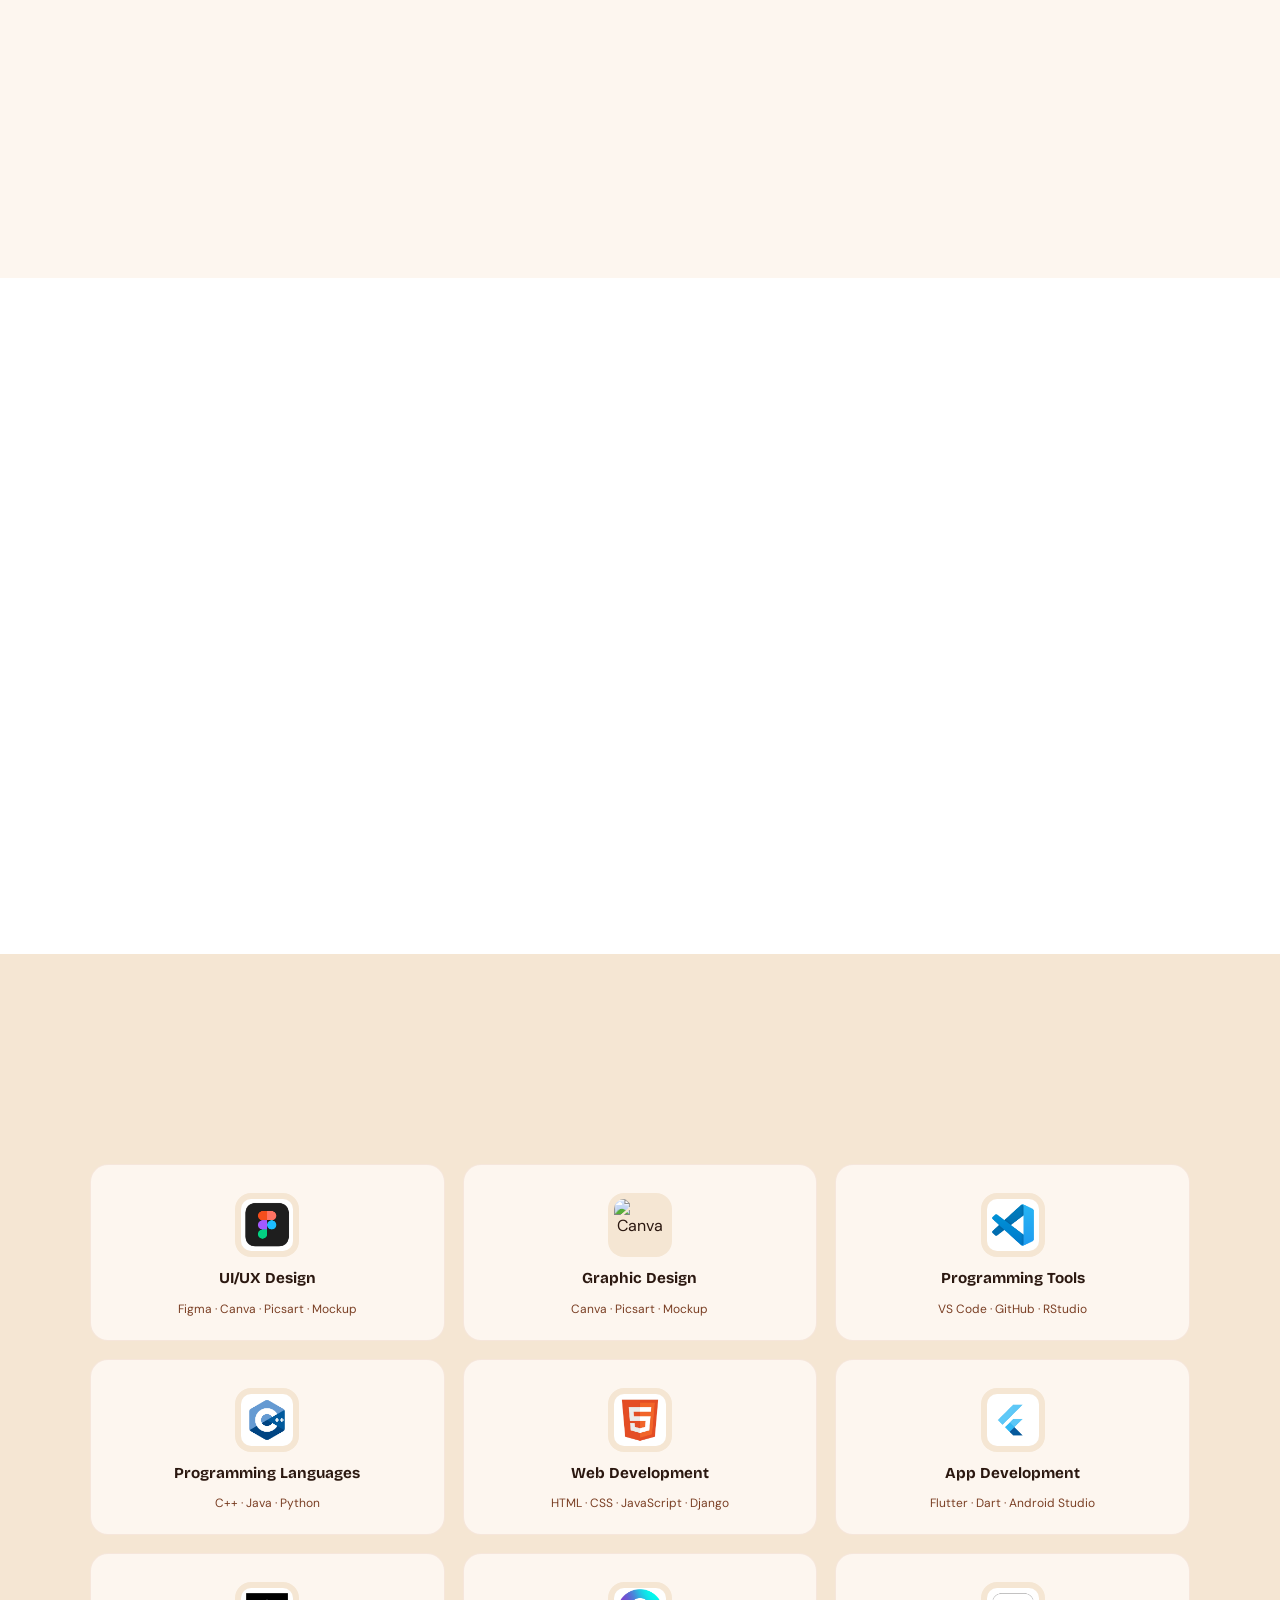
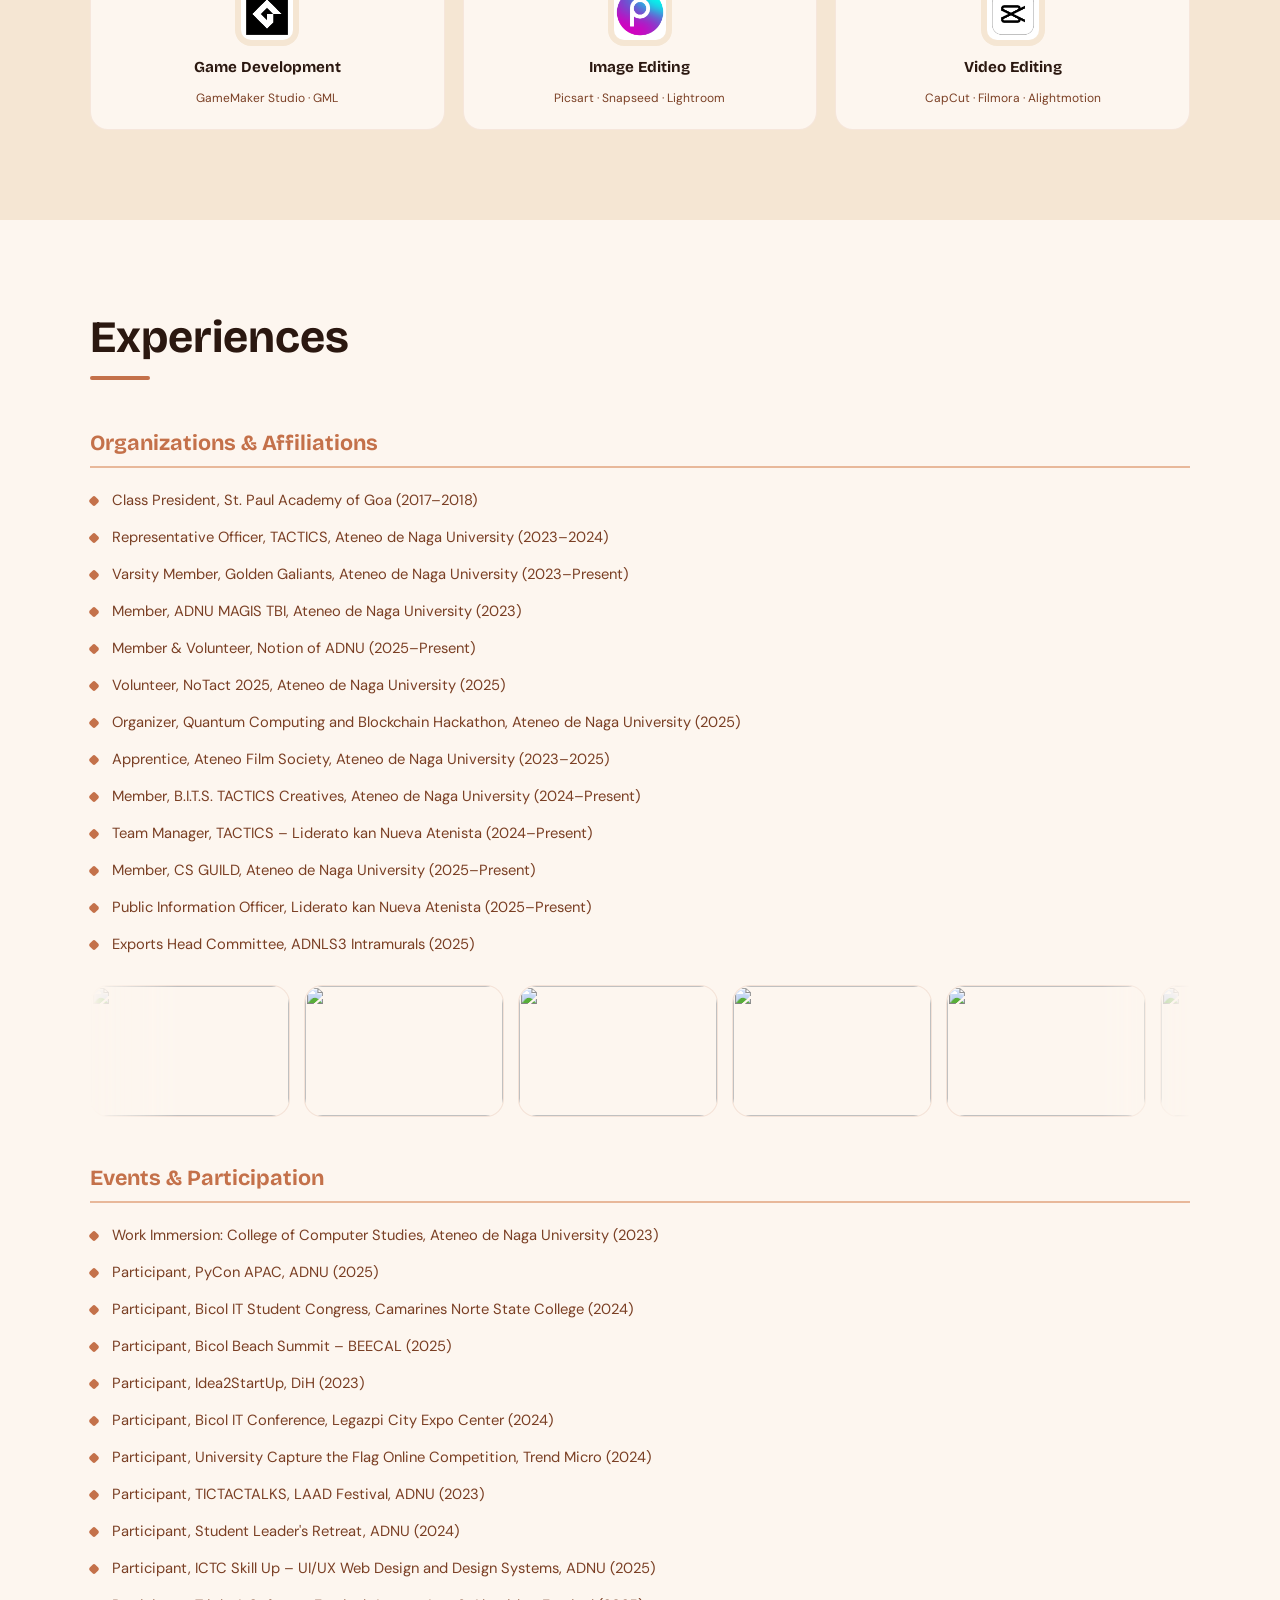
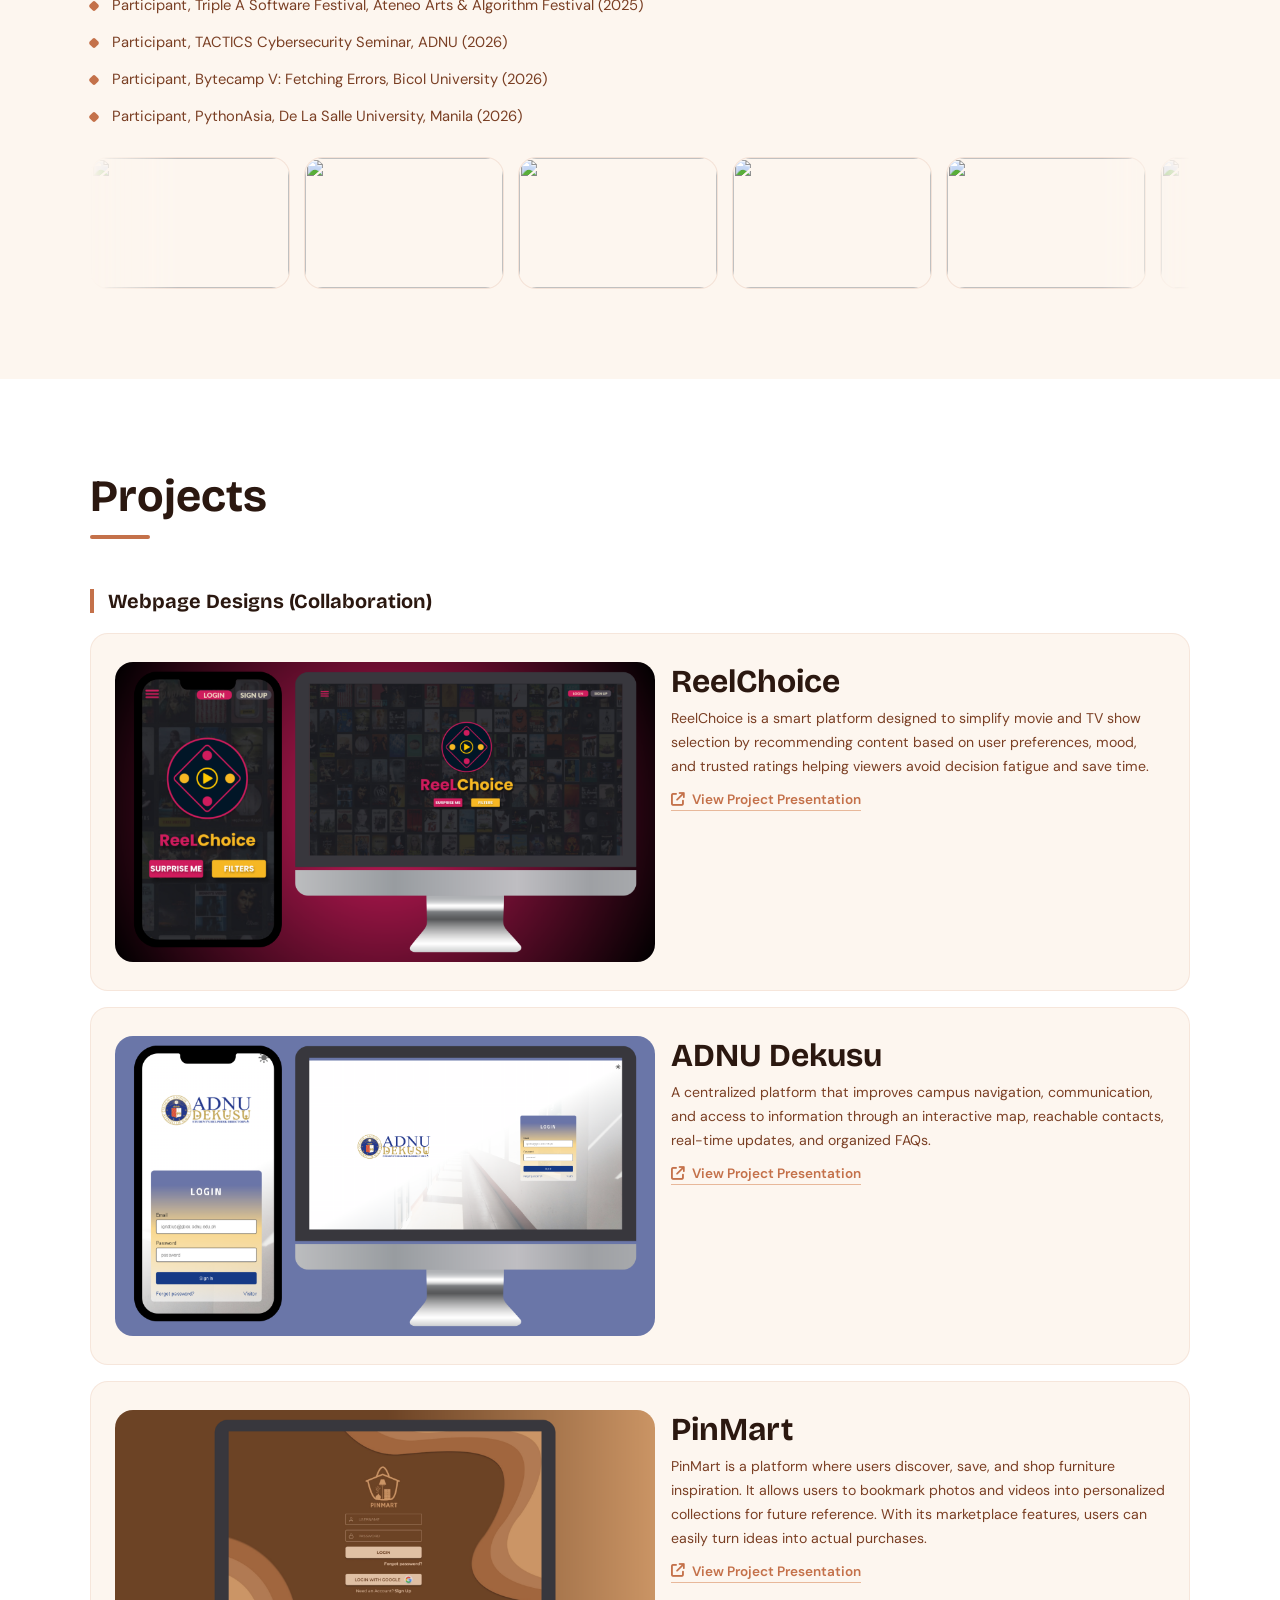
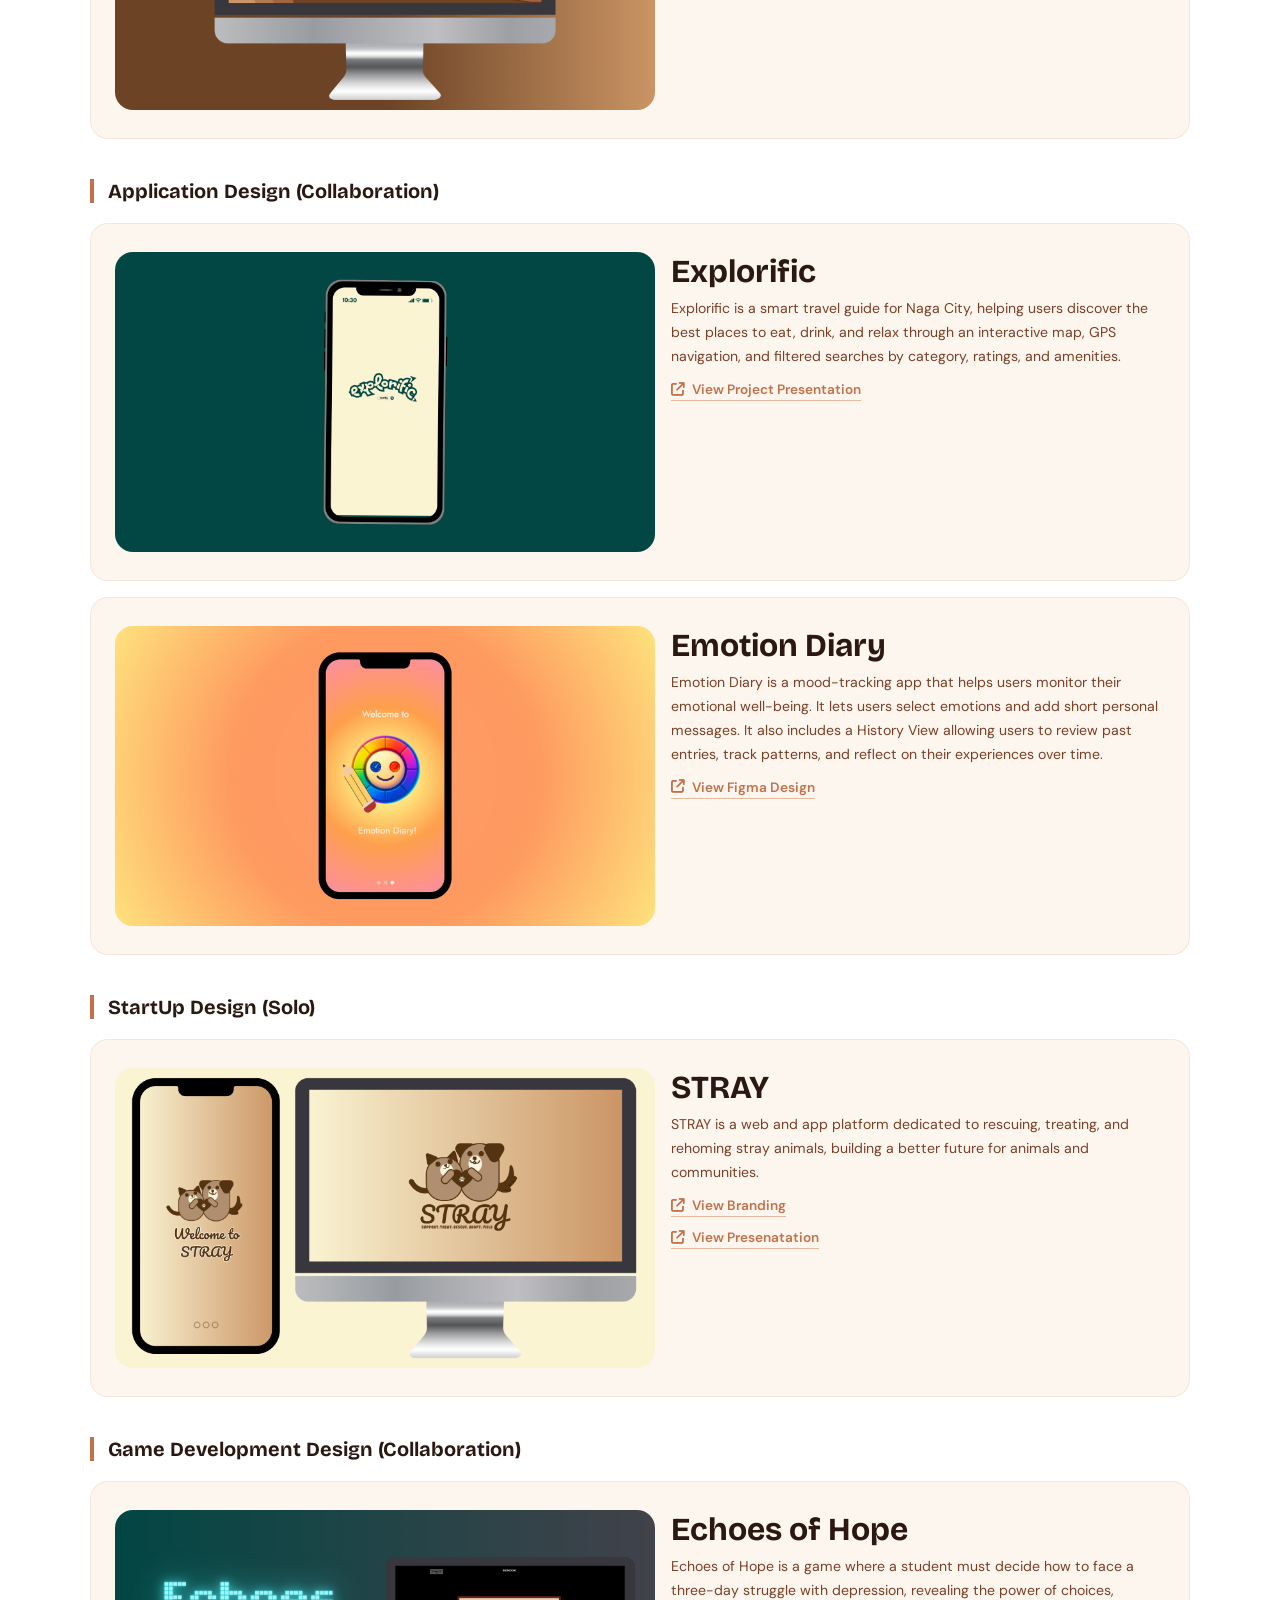
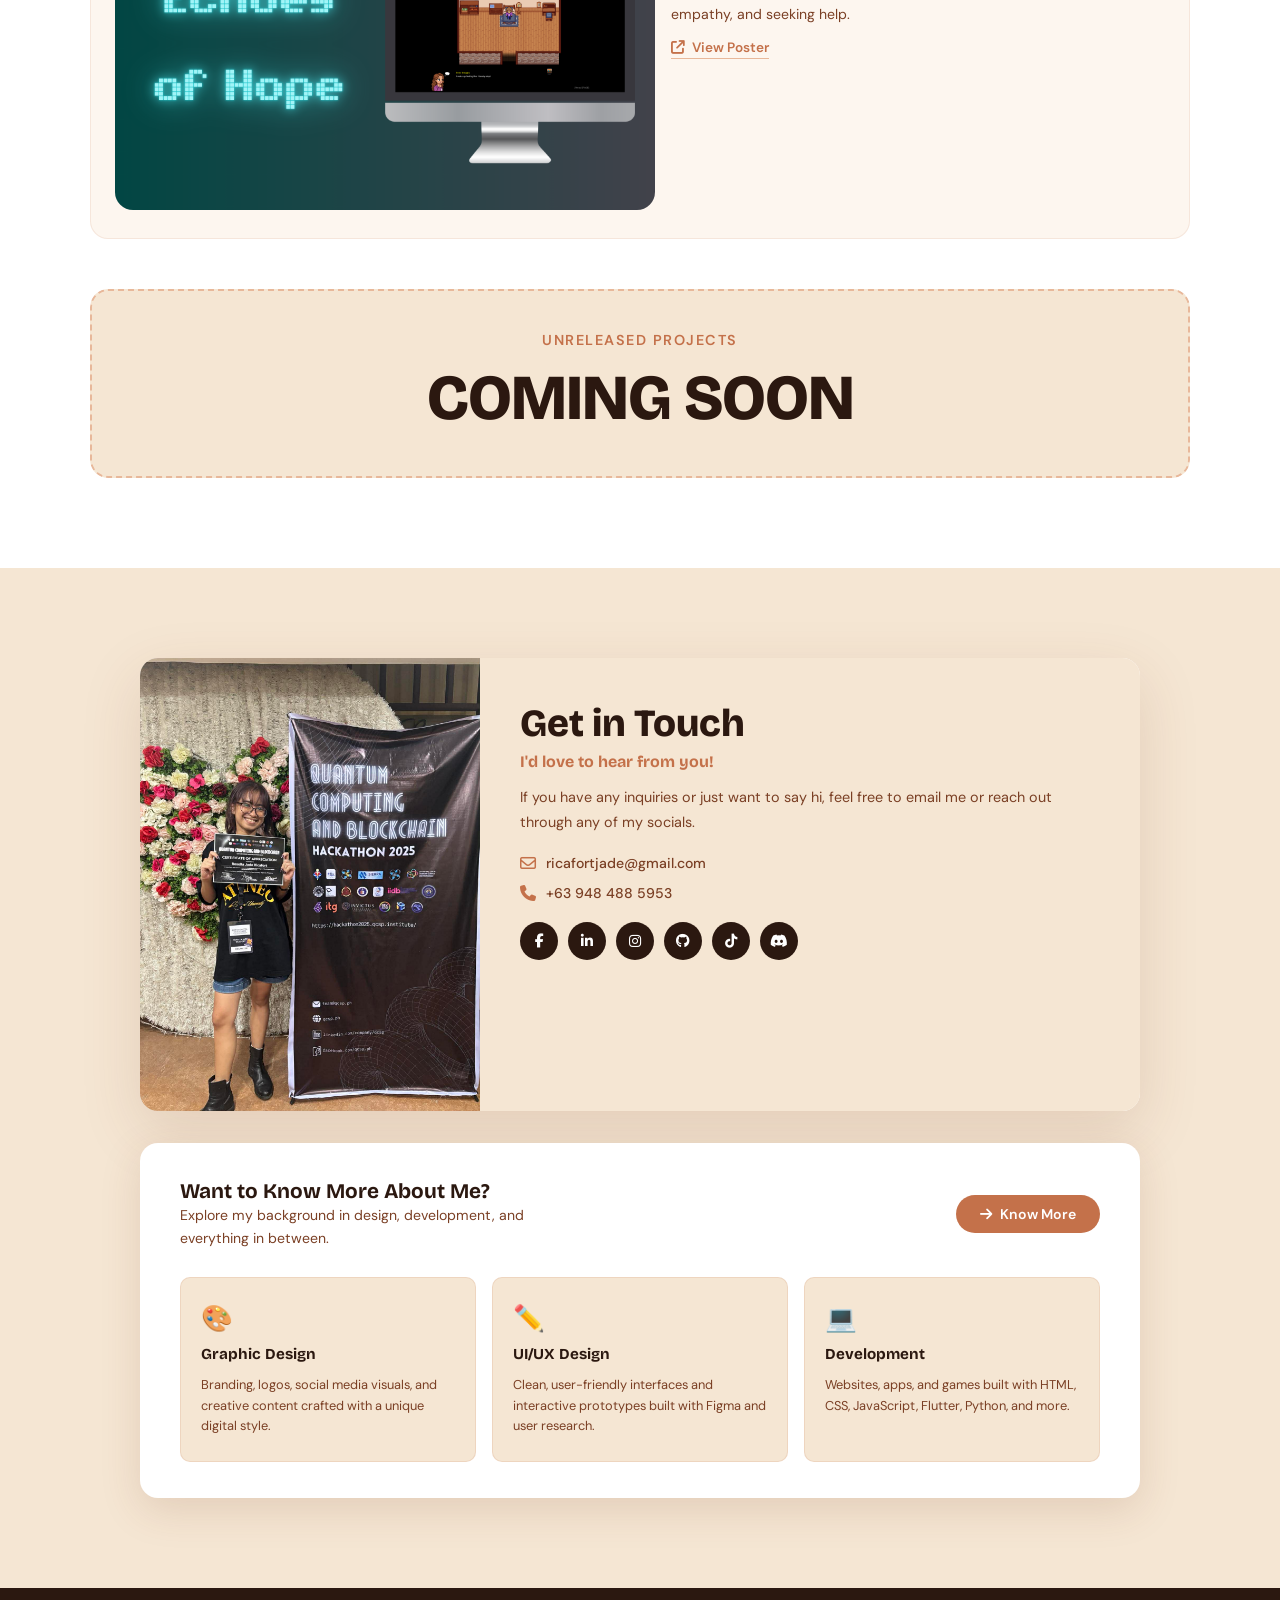
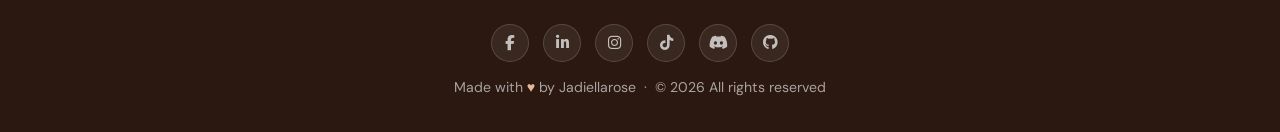
==== commit c9759bf2: "Update index.html" ====
--- a/index.html
+++ b/index.html
@@ -715,13 +715,16 @@
 <div class="modal-overlay" id="downloadModal" role="dialog" aria-modal="true" aria-labelledby="modalTitle">
   <div class="modal-box">
     <div class="modal-icon">📄</div>
-    <h2 id="modalTitle">Download Resume and CV?</h2>
-    <p>Would you like to download these files to your device?</p>
-    
+    <h2 id="modalTitle">Download Documents</h2>
+    <p>Choose which document you'd like to download.</p>
+
     <div class="modal-actions">
       <button class="btn btn-ghost" id="modalCancel">Cancel</button>
-      <button class="btn btn-primary" id="modalConfirm">
-        <i class="fa-solid fa-download"></i> Download
+      <button class="btn btn-outline" id="downloadResumeBtn">
+        <i class="fa-solid fa-file-lines"></i> Resume
+      </button>
+      <button class="btn btn-primary" id="downloadCvBtn">
+        <i class="fa-solid fa-download"></i> Full CV
       </button>
     </div>
   </div>
@@ -732,7 +735,6 @@
    href="Rosella Jade Asetre Ricafort - Resume.pdf"
    download="Jade_Resume.pdf"
    style="display:none;"></a>
-
 <a id="cvDownloadLink"
    href="Rosella Jade Asetre Ricafort - Curriculum Vitae.pdf"
    download="Jade_CV.pdf"
--- a/style.css
+++ b/style.css
@@ -1403,6 +1403,13 @@
 }
 .btn-ghost:hover { background: var(--warm); border-color: var(--peach); }
 
+.modal-actions {
+  display: flex;
+  gap: 10px;
+  justify-content: center;
+  flex-wrap: wrap;
+}
+
 /* =============================================
    SCROLL-TO-TOP BUTTON
 ============================================= */
